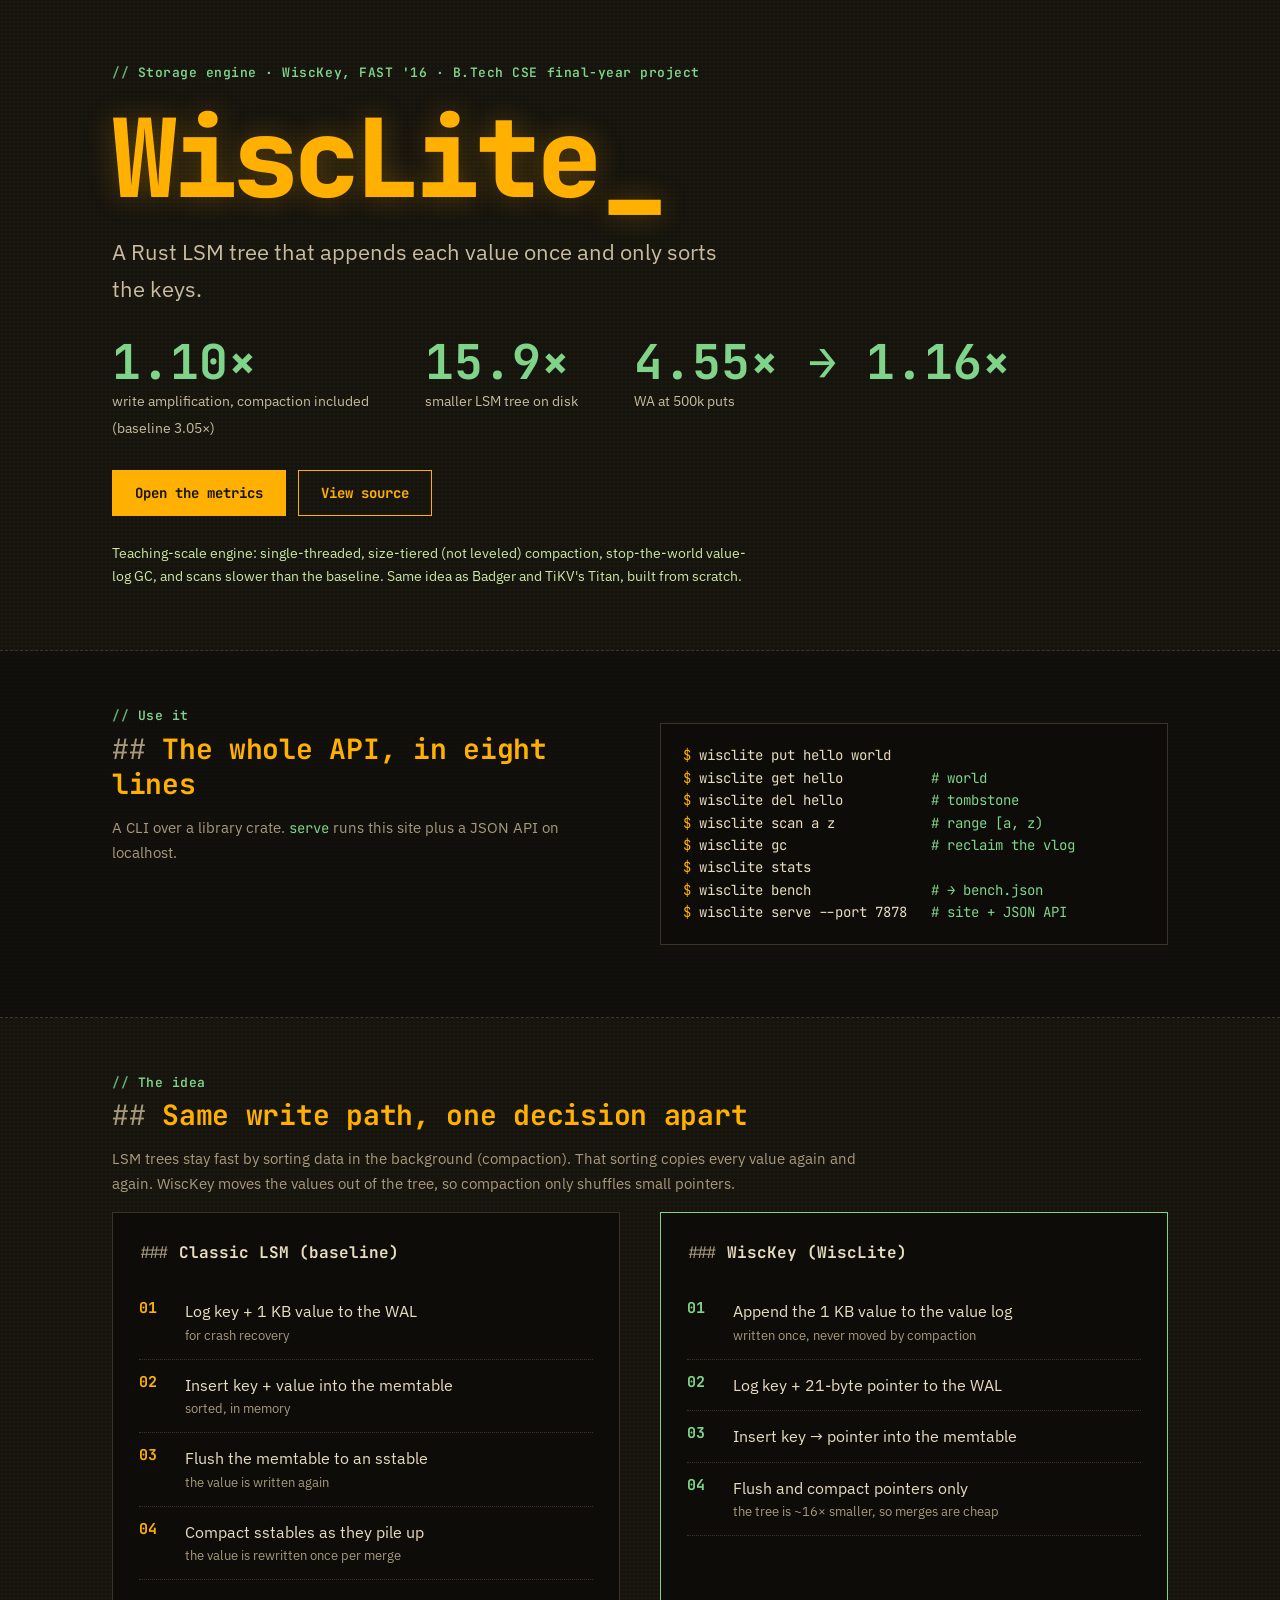
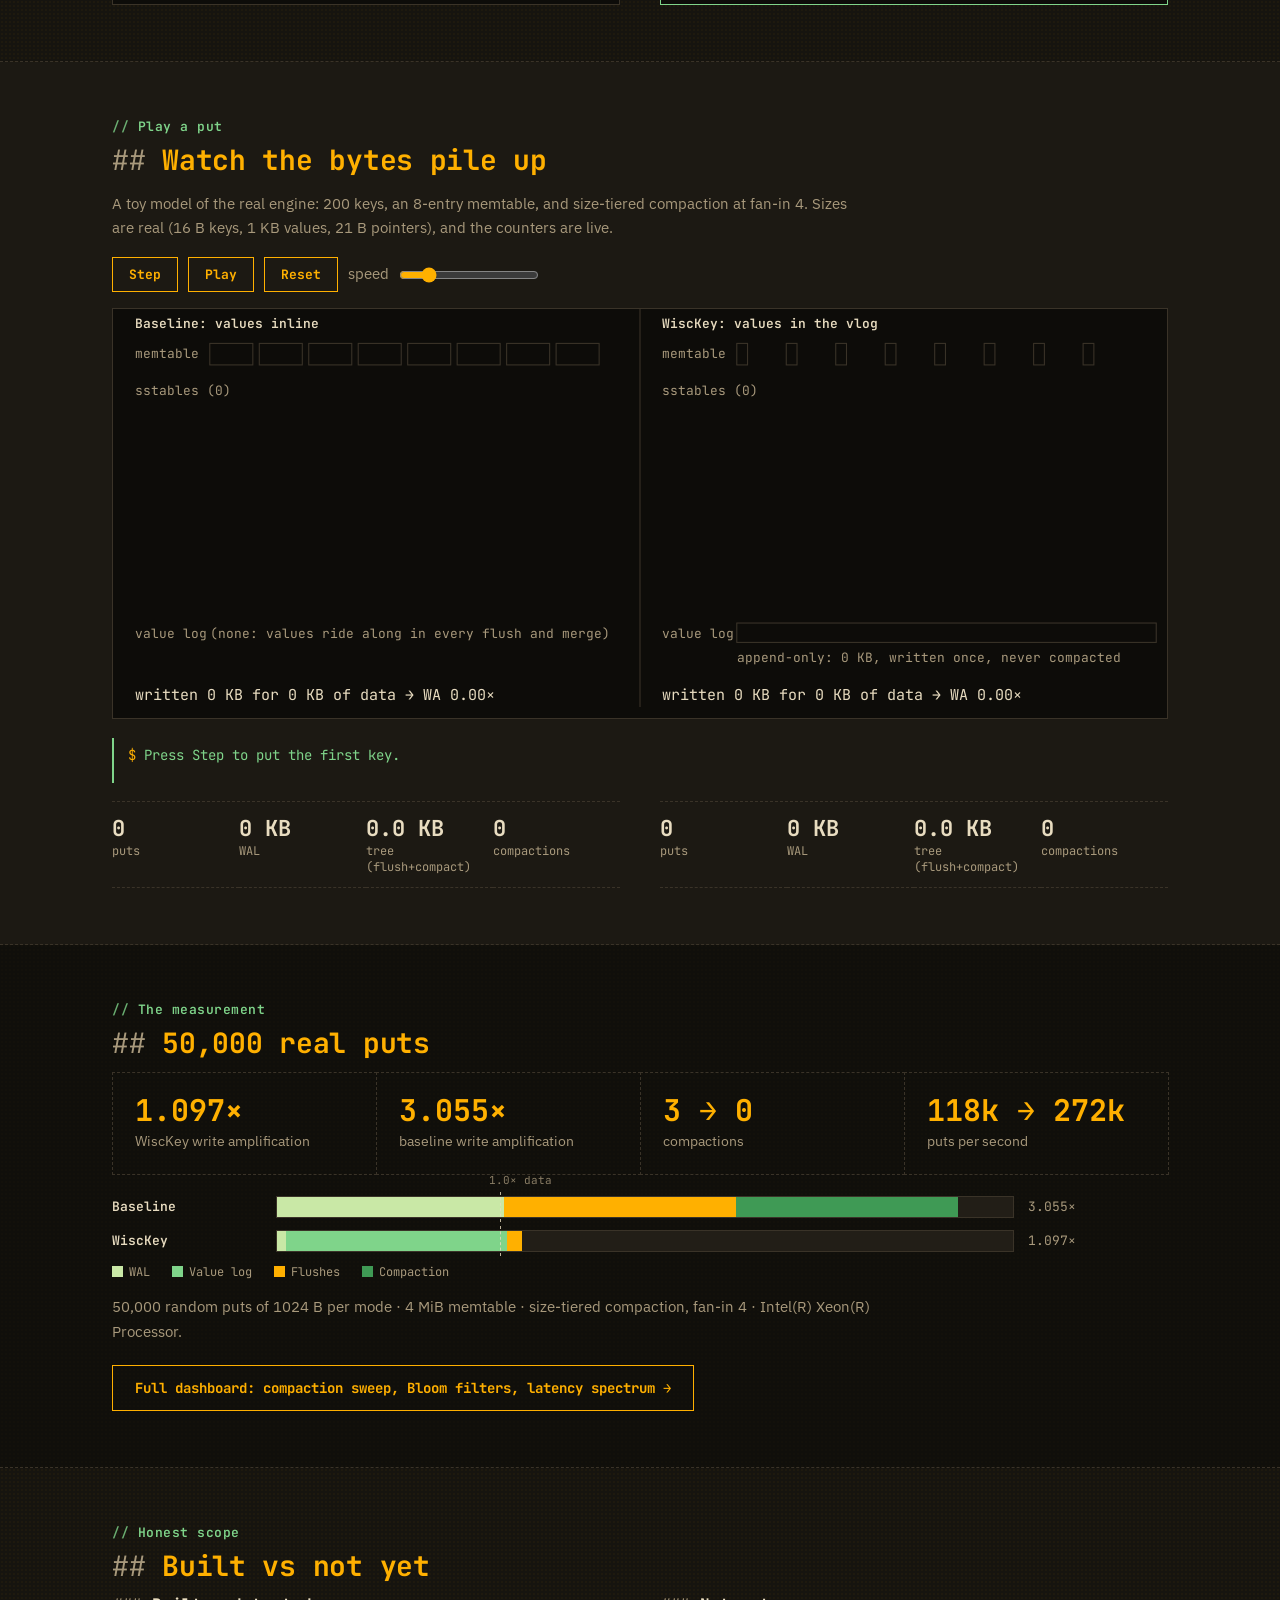
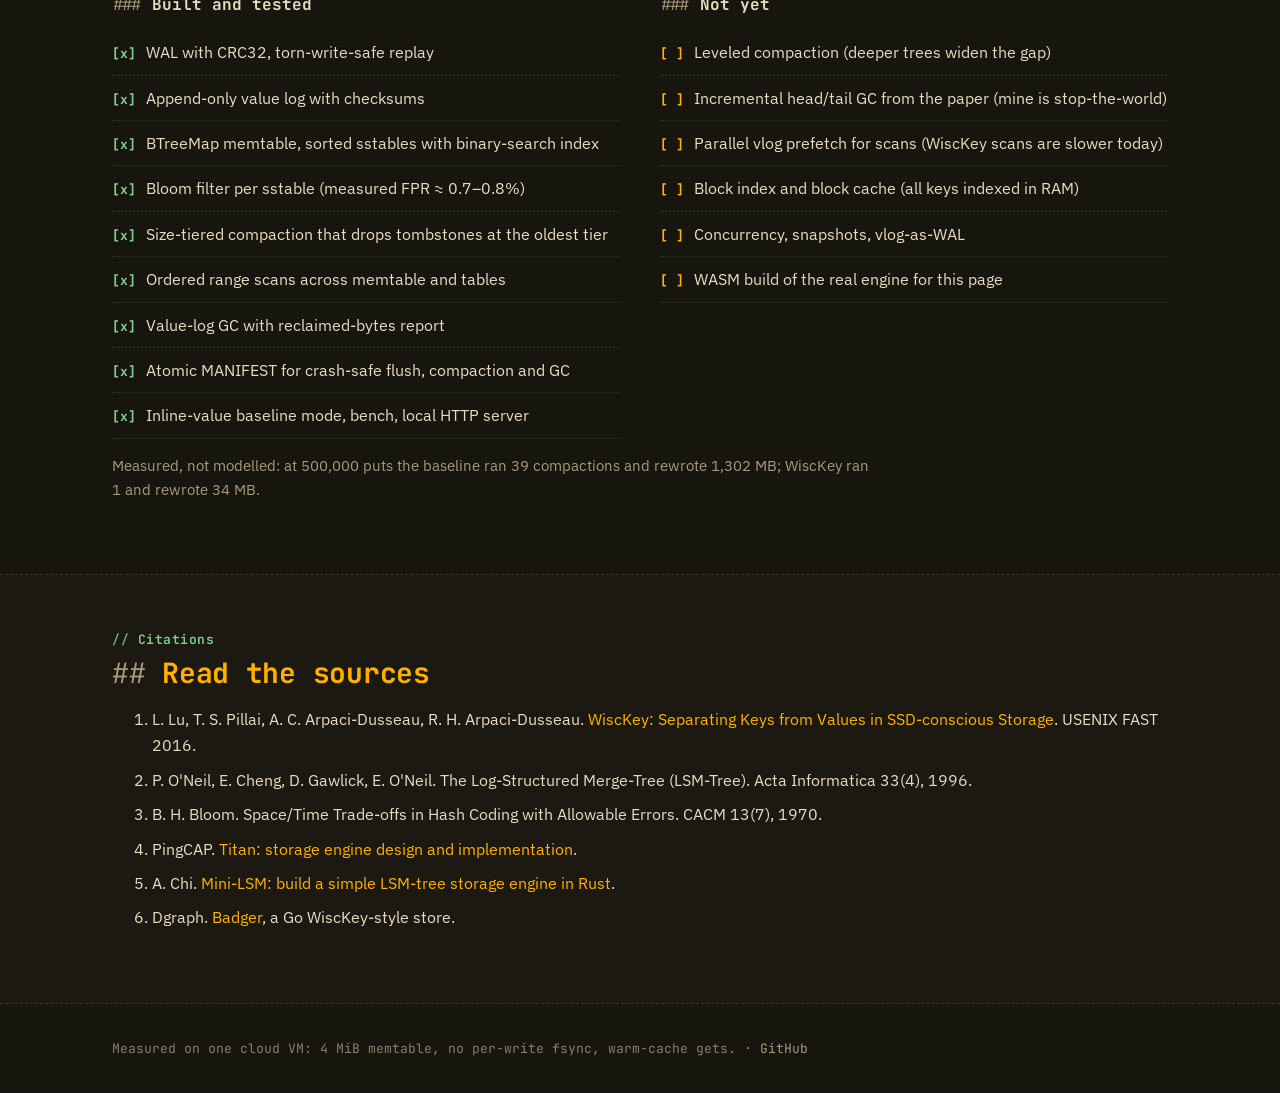
==== index.html @ cd74b2e0 "Cache-bust site.css/play.js after theme change" ====
<!doctype html>
<html lang="en"><head><meta charset="utf-8"><meta name="viewport" content="width=device-width,initial-scale=1">
<title>WiscLite: a Rust LSM that appends values once</title>
<meta name="description" content="WiscLite is a from-scratch Rust key-value store implementing WiscKey (FAST '16) key-value separation, with measured write amplification.">
<meta property="og:title" content="WiscLite"><meta property="og:description" content="A Rust LSM that appends values once, and only sorts the keys.">
<meta property="og:image" content="docs/metrics.png">
<link rel="preconnect" href="https://fonts.googleapis.com">
<link href="https://fonts.googleapis.com/css2?family=JetBrains+Mono:wght@400;600;700;800&family=IBM+Plex+Sans:wght@400;600&display=swap" rel="stylesheet">
<link rel="stylesheet" href="site.css?v=3">
<style>
.hero{padding:80px 0 64px}
.hero .sub{font-size:22px;color:var(--band-muted);max-width:640px;margin:18px 0 8px}
.heronums{display:flex;gap:56px;flex-wrap:wrap;margin:30px 0 24px}
.heronums b{display:block;font:700 48px/1.05 var(--font-display);color:var(--accent)}
.heronums span{font-size:14px;color:var(--band-muted)}
.hero .limits{font-size:14px;color:var(--accent-soft);margin-top:26px;max-width:640px}
.btn.ghost{color:var(--contrast)}
ol.path{list-style:none;padding:0;margin:20px 0 0;counter-reset:s}
ol.path li{counter-increment:s;padding:12px 0 12px 46px;border-bottom:1px dotted var(--rule);position:relative}
.cols>div:has(ol.path){border:1px solid var(--rule);background:var(--surface);padding:24px 26px}
.cols>div:has(ol.path:not(.base)){border-color:var(--accent)}
ol.path li::before{content:counter(s,decimal-leading-zero);position:absolute;left:0;top:12px;font:700 15px var(--font-display);color:var(--accent)}
ol.path.base li::before{color:var(--contrast)}
ol.path small{display:block;color:var(--muted)}
#sim svg text{font-family:var(--font-display);font-size:12px;fill:var(--muted)}
#sim .controls{display:flex;gap:10px;align-items:center;flex-wrap:wrap;margin:16px 0}
#sim button{font:700 13px var(--font-display);background:transparent;border:1px solid var(--contrast);color:var(--contrast);padding:8px 16px;cursor:pointer}
#sim button:hover{box-shadow:var(--glow)}
#sim-svg{background:var(--surface);border:1px solid var(--rule)}
#sim button.on{background:var(--contrast);color:var(--on-accent)}
#caption{min-height:3.2em;color:var(--accent);font:14px/1.6 var(--font-display);border-left:2px solid var(--accent);padding:6px 14px;margin:12px 0 0}
#caption::before{content:"$ ";color:var(--contrast)}
.counters{display:grid;grid-template-columns:repeat(4,1fr);border-top:1px dashed var(--rule)}
.counters div{padding:12px 10px 12px 0;border-bottom:1px dashed var(--rule);font:12px var(--font-display);color:var(--muted)}
.counters b{display:block;font:700 22px var(--font-display);color:var(--text)}
.strip{display:grid;grid-template-columns:1fr 1fr;gap:40px}
.strip ul{list-style:none;padding:0;margin:12px 0 0}
.strip li{padding:9px 0;border-bottom:1px dotted var(--rule)}
.strip li::before{content:"[x]";font-family:var(--font-display);font-size:13px;color:var(--accent);font-weight:700;margin-right:10px}
.strip .next li::before{content:"[ ]";color:var(--contrast)}
.cites li{margin:8px 0}
@media (max-width:760px){.strip{grid-template-columns:1fr}.counters{grid-template-columns:repeat(2,1fr)}}
</style></head><body>
<header class="band hero"><div class="wrap">
<div class="label">Storage engine · WiscKey, FAST '16 · B.Tech CSE final-year project</div>
<h1>Wisc<em>Lite</em></h1>
<p class="sub">A Rust LSM tree that appends each value once and only sorts the keys.</p>
<div class="heronums">
  <div><b id="h-wa">1.10×</b><span>write amplification, compaction included<br>(baseline <span id="h-wab">3.06×</span>)</span></div>
  <div><b id="h-tree">15.9×</b><span>smaller LSM tree on disk</span></div>
  <div><b id="h-big">4.55× → 1.16×</b><span>WA at 500k puts</span></div>
</div>
<a class="btn primary" href="metrics.html">Open the metrics</a><a class="btn ghost" href="https://github.com/Deepanshu16125/WiscLite">View source</a>
<p class="limits">Teaching-scale engine: single-threaded, size-tiered (not leveled) compaction, stop-the-world value-log GC, and scans slower than the baseline. Same idea as Badger and TiKV's Titan, built from scratch.</p>
</div></header>

<section class="surface"><div class="wrap cols">
<div><div class="label">Use it</div><h2>The whole API, in eight lines</h2>
<p class="note">A CLI over a library crate. <code>serve</code> runs this site plus a JSON API on localhost.</p></div>
<pre><span style="color:var(--contrast)">$</span> wisclite put hello world
<span style="color:var(--contrast)">$</span> wisclite get hello           <span style="color:var(--accent)"># world</span>
<span style="color:var(--contrast)">$</span> wisclite del hello           <span style="color:var(--accent)"># tombstone</span>
<span style="color:var(--contrast)">$</span> wisclite scan a z            <span style="color:var(--accent)"># range [a, z)</span>
<span style="color:var(--contrast)">$</span> wisclite gc                  <span style="color:var(--accent)"># reclaim the vlog</span>
<span style="color:var(--contrast)">$</span> wisclite stats
<span style="color:var(--contrast)">$</span> wisclite bench               <span style="color:var(--accent)"># → bench.json</span>
<span style="color:var(--contrast)">$</span> wisclite serve --port 7878   <span style="color:var(--accent)"># site + JSON API</span></pre>
</div></section>

<section><div class="wrap"><div class="label">The idea</div><h2>Same write path, one decision apart</h2>
<p class="note">LSM trees stay fast by sorting data in the background (compaction). That sorting copies every value again and again. WiscKey moves the values out of the tree, so compaction only shuffles small pointers.</p>
<div class="cols">
<div><h3>Classic LSM (baseline)</h3><ol class="path base">
<li>Log key + 1 KB value to the WAL<small>for crash recovery</small></li>
<li>Insert key + value into the memtable<small>sorted, in memory</small></li>
<li>Flush the memtable to an sstable<small>the value is written again</small></li>
<li>Compact sstables as they pile up<small>the value is rewritten once per merge</small></li></ol></div>
<div><h3>WiscKey (WiscLite)</h3><ol class="path">
<li>Append the 1 KB value to the value log<small>written once, never moved by compaction</small></li>
<li>Log key + 21-byte pointer to the WAL</li>
<li>Insert key → pointer into the memtable</li>
<li>Flush and compact pointers only<small>the tree is ~16× smaller, so merges are cheap</small></li></ol></div>
</div></div></section>

<section class="sand" id="sim"><div class="wrap"><div class="label">Play a put</div><h2>Watch the bytes pile up</h2>
<p class="note">A toy model of the real engine: 200 keys, an 8-entry memtable, and size-tiered compaction at fan-in 4. Sizes are real (16 B keys, 1 KB values, 21 B pointers), and the counters are live.</p>
<div class="controls"><button id="b-step">Step</button><button id="b-play">Play</button><button id="b-reset">Reset</button>
<label class="note" style="display:flex;gap:8px;align-items:center">speed <input type="range" id="b-speed" min="1" max="40" value="8" style="width:140px"></label></div>
<svg id="sim-svg" viewBox="0 0 980 380" width="100%" role="img" aria-label="Animated LSM write path, baseline vs WiscKey"></svg>
<div id="caption">Press Step to put the first key.</div>
<div class="cols" style="margin-top:18px">
<div class="counters" id="c-base"></div><div class="counters" id="c-wisc"></div></div>
</div></section>

<section class="surface"><div class="wrap"><div class="label">The measurement</div><h2>50,000 real puts</h2>
<div class="kpis" id="kpis"></div>
<div class="chart" id="wa"></div>
<div class="legend"><span><i style="background:var(--accent-soft)"></i>WAL</span><span><i style="background:var(--accent)"></i>Value log</span><span><i style="background:var(--contrast)"></i>Flushes</span><span><i style="background:var(--accent-deep)"></i>Compaction</span></div>
<p class="note" id="method"></p>
<a class="btn" href="metrics.html">Full dashboard: compaction sweep, Bloom filters, latency spectrum →</a></div></section>

<section><div class="wrap"><div class="label">Honest scope</div><h2>Built vs not yet</h2>
<div class="strip"><div><h3>Built and tested</h3><ul>
<li>WAL with CRC32, torn-write-safe replay</li>
<li>Append-only value log with checksums</li>
<li>BTreeMap memtable, sorted sstables with binary-search index</li>
<li>Bloom filter per sstable (measured FPR ≈ 0.7–0.8%)</li>
<li>Size-tiered compaction that drops tombstones at the oldest tier</li>
<li>Ordered range scans across memtable and tables</li>
<li>Value-log GC with reclaimed-bytes report</li>
<li>Atomic MANIFEST for crash-safe flush, compaction and GC</li>
<li>Inline-value baseline mode, bench, local HTTP server</li></ul></div>
<div class="next"><h3>Not yet</h3><ul>
<li>Leveled compaction (deeper trees widen the gap)</li>
<li>Incremental head/tail GC from the paper (mine is stop-the-world)</li>
<li>Parallel vlog prefetch for scans (WiscKey scans are slower today)</li>
<li>Block index and block cache (all keys indexed in RAM)</li>
<li>Concurrency, snapshots, vlog-as-WAL</li>
<li>WASM build of the real engine for this page</li></ul></div></div>
<p class="note" id="real-k"></p></div></section>

<section class="sand"><div class="wrap"><div class="label">Citations</div><h2>Read the sources</h2><ol class="cites">
<li>L. Lu, T. S. Pillai, A. C. Arpaci-Dusseau, R. H. Arpaci-Dusseau. <a href="https://www.usenix.org/system/files/conference/fast16/fast16-papers-lu.pdf">WiscKey: Separating Keys from Values in SSD-conscious Storage</a>. USENIX FAST 2016.</li>
<li>P. O'Neil, E. Cheng, D. Gawlick, E. O'Neil. The Log-Structured Merge-Tree (LSM-Tree). Acta Informatica 33(4), 1996.</li>
<li>B. H. Bloom. Space/Time Trade-offs in Hash Coding with Allowable Errors. CACM 13(7), 1970.</li>
<li>PingCAP. <a href="https://www.pingcap.com/blog/titan-storage-engine-design-and-implementation/">Titan: storage engine design and implementation</a>.</li>
<li>A. Chi. <a href="https://skyzh.github.io/mini-lsm/">Mini-LSM: build a simple LSM-tree storage engine in Rust</a>.</li>
<li>Dgraph. <a href="https://github.com/dgraph-io/badger">Badger</a>, a Go WiscKey-style store.</li></ol></div></section>
<footer><div class="wrap" id="foot">Measured on one cloud VM: 4 MiB memtable, no per-write fsync, warm-cache gets. · <a href="https://github.com/Deepanshu16125/WiscLite">GitHub</a></div></footer>
<script>const EMBEDDED = {
  "generated_at_unix": 1792598085,
  "machine": "Intel(R) Xeon(R) Processor",
  "memtable_bytes": 4194304,
  "compaction_fanin": 4,
  "results": [
    {
      "mode": "Baseline",
      "ops": 50000,
      "value_size": 1024,
      "put_secs": 0.423893442,
      "puts_per_sec": 117954.17207704761,
      "mb_per_sec": 123.02620147636065,
      "get_p50_us": 3.051,
      "get_p99_us": 10.443,
      "get_mean_us": 3.3835279000000025,
      "miss_get_p50_us": 0.212,
      "scan_us": 4384.848,
      "scan_rows": 3266,
      "disk_bytes": 54212637,
      "stats": {
        "logical_bytes": 52150000,
        "wal_bytes": 53000000,
        "vlog_bytes": 0,
        "sst_bytes": 54212880,
        "compaction_bytes": 52083120,
        "gc_bytes": 0,
        "physical_bytes": 159296000,
        "write_amplification": 3.05457334611697,
        "tree_amplification": 2.038274209012464,
        "flushes": 13,
        "compactions": 3,
        "tombstones_dropped": 0,
        "gc_runs": 0,
        "gc_reclaimed_bytes": 0,
        "bloom_negatives": 58772,
        "bloom_false_positives": 487,
        "bloom_fpr": 0.008218160954454176,
        "sstables": 4,
        "sstable_disk_bytes": 54212616,
        "vlog_disk_bytes": 0,
        "memtable_entries": 0
      },
      "gc": {
        "live_keys": 50000,
        "bytes_before": 54744925,
        "bytes_after": 54212529,
        "reclaimed_bytes": 532396
      },
      "gc_secs": 0.201592869,
      "get_spectrum": [
        [
          0.0,
          0.8350000000000001
        ],
        [
          50.0,
          3.051
        ],
        [
          75.0,
          3.738
        ],
        [
          90.0,
          4.655
        ],
        [
          95.0,
          5.632
        ],
        [
          99.0,
          10.443
        ],
        [
          99.5,
          11.770000000000001
        ],
        [
          99.9,
          20.68
        ],
        [
          99.99,
          60.795
        ],
        [
          100.0,
          69.833
        ]
      ],
      "get_histogram": [
        {
          "lo_us": 0.0,
          "hi_us": 0.5,
          "count": 0
        },
        {
          "lo_us": 0.5,
          "hi_us": 1.0,
          "count": 11
        },
        {
          "lo_us": 1.0,
          "hi_us": 2.0,
          "count": 619
        },
        {
          "lo_us": 2.0,
          "hi_us": 4.0,
          "count": 7492
        },
        {
          "lo_us": 4.0,
          "hi_us": 8.0,
          "count": 1678
        },
        {
          "lo_us": 8.0,
          "hi_us": 16.0,
          "count": 182
        },
        {
          "lo_us": 16.0,
          "hi_us": 32.0,
          "count": 14
        },
        {
          "lo_us": 32.0,
          "hi_us": 64.0,
          "count": 3
        },
        {
          "lo_us": 64.0,
          "hi_us": 128.0,
          "count": 1
        },
        {
          "lo_us": 128.0,
          "hi_us": 256.0,
          "count": 0
        }
      ]
    },
    {
      "mode": "WiscKey",
      "ops": 50000,
      "value_size": 1024,
      "put_secs": 0.183759702,
      "puts_per_sec": 272094.47694903205,
      "mb_per_sec": 283.7945394578404,
      "get_p50_us": 4.7589999999999995,
      "get_p99_us": 13.321,
      "get_mean_us": 5.184412500000003,
      "miss_get_p50_us": 0.077,
      "scan_us": 9486.241,
      "scan_rows": 3266,
      "disk_bytes": 55012540,
      "stats": {
        "logical_bytes": 52150000,
        "wal_bytes": 2200000,
        "vlog_bytes": 51600000,
        "sst_bytes": 3412529,
        "compaction_bytes": 0,
        "gc_bytes": 0,
        "physical_bytes": 57212529,
        "write_amplification": 1.0970762991371046,
        "tree_amplification": 0.06543679769894535,
        "flushes": 1,
        "compactions": 0,
        "tombstones_dropped": 0,
        "gc_runs": 0,
        "gc_reclaimed_bytes": 0,
        "bloom_negatives": 9933,
        "bloom_false_positives": 67,
        "bloom_fpr": 0.0067,
        "sstables": 1,
        "sstable_disk_bytes": 3412529,
        "vlog_disk_bytes": 51600000,
        "memtable_entries": 0
      },
      "gc": {
        "live_keys": 50000,
        "bytes_before": 68765683,
        "bytes_after": 55012529,
        "reclaimed_bytes": 13753154
      },
      "gc_secs": 0.237946098,
      "get_spectrum": [
        [
          0.0,
          1.423
        ],
        [
          50.0,
          4.7589999999999995
        ],
        [
          75.0,
          5.654000000000001
        ],
        [
          90.0,
          6.956
        ],
        [
          95.0,
          7.9750000000000005
        ],
        [
          99.0,
          13.321
        ],
        [
          99.5,
          16.512999999999998
        ],
        [
          99.9,
          32.118
        ],
        [
          99.99,
          79.44200000000001
        ],
        [
          100.0,
          81.696
        ]
      ],
      "get_histogram": [
        {
          "lo_us": 0.0,
          "hi_us": 0.5,
          "count": 0
        },
        {
          "lo_us": 0.5,
          "hi_us": 1.0,
          "count": 0
        },
        {
          "lo_us": 1.0,
          "hi_us": 2.0,
          "count": 30
        },
        {
          "lo_us": 2.0,
          "hi_us": 4.0,
          "count": 2083
        },
        {
          "lo_us": 4.0,
          "hi_us": 8.0,
          "count": 7398
        },
        {
          "lo_us": 8.0,
          "hi_us": 16.0,
          "count": 436
        },
        {
          "lo_us": 16.0,
          "hi_us": 32.0,
          "count": 42
        },
        {
          "lo_us": 32.0,
          "hi_us": 64.0,
          "count": 9
        },
        {
          "lo_us": 64.0,
          "hi_us": 128.0,
          "count": 2
        },
        {
          "lo_us": 128.0,
          "hi_us": 256.0,
          "count": 0
        }
      ]
    }
  ],
  "sweep": [
    {
      "ops": 10000,
      "mode": "Baseline",
      "write_amplification": 2.0558569511025886,
      "tree_amplification": 1.0395578139980826,
      "physical_bytes": 21442588,
      "logical_bytes": 10430000,
      "compaction_bytes": 0,
      "compactions": 0,
      "flushes": 3,
      "sstables": 3,
      "puts_per_sec": 215942.78829042456
    },
    {
      "ops": 10000,
      "mode": "WiscKey",
      "write_amplification": 1.097078523489933,
      "tree_amplification": 0.06543902205177372,
      "physical_bytes": 11442529,
      "logical_bytes": 10430000,
      "compaction_bytes": 0,
      "compactions": 0,
      "flushes": 1,
      "sstables": 1,
      "puts_per_sec": 235379.02578457183
    },
    {
      "ops": 25000,
      "mode": "Baseline",
      "write_amplification": 2.7216680728667306,
      "tree_amplification": 1.7053689357622244,
      "physical_bytes": 70967495,
      "logical_bytes": 26075000,
      "compaction_bytes": 17361040,
      "compactions": 1,
      "flushes": 7,
      "sstables": 4,
      "puts_per_sec": 146787.12746410523
    },
    {
      "ops": 25000,
      "mode": "WiscKey",
      "write_amplification": 1.0970768552253116,
      "tree_amplification": 0.06543735378715244,
      "physical_bytes": 28606279,
      "logical_bytes": 26075000,
      "compaction_bytes": 0,
      "compactions": 0,
      "flushes": 1,
      "sstables": 1,
      "puts_per_sec": 276600.7922333507
    },
    {
      "ops": 50000,
      "mode": "Baseline",
      "write_amplification": 3.05457334611697,
      "tree_amplification": 2.038274209012464,
      "physical_bytes": 159296000,
      "logical_bytes": 52150000,
      "compaction_bytes": 52083120,
      "compactions": 3,
      "flushes": 13,
      "sstables": 4,
      "puts_per_sec": 151366.0087519887
    },
    {
      "ops": 50000,
      "mode": "WiscKey",
      "write_amplification": 1.0970762991371046,
      "tree_amplification": 0.06543679769894535,
      "physical_bytes": 57212529,
      "logical_bytes": 52150000,
      "compaction_bytes": 0,
      "compactions": 0,
      "flushes": 1,
      "sstables": 1,
      "puts_per_sec": 275360.4283515635
    },
    {
      "ops": 100000,
      "mode": "Baseline",
      "write_amplification": 3.7203839309683606,
      "tree_amplification": 2.704084793863854,
      "physical_bytes": 388036044,
      "logical_bytes": 104300000,
      "compaction_bytes": 173610313,
      "compactions": 7,
      "flushes": 25,
      "sstables": 4,
      "puts_per_sec": 123100.7590200764
    },
    {
      "ops": 100000,
      "mode": "WiscKey",
      "write_amplification": 1.097076021093001,
      "tree_amplification": 0.0654365196548418,
      "physical_bytes": 114425029,
      "logical_bytes": 104300000,
      "compaction_bytes": 0,
      "compactions": 0,
      "flushes": 1,
      "sstables": 1,
      "puts_per_sec": 292164.3581816062
    },
    {
      "ops": 200000,
      "mode": "Baseline",
      "write_amplification": 4.053289367209971,
      "tree_amplification": 3.036990230105465,
      "physical_bytes": 845516162,
      "logical_bytes": 208600000,
      "compaction_bytes": 416664699,
      "compactions": 15,
      "flushes": 50,
      "sstables": 5,
      "puts_per_sec": 102782.46507074239
    },
    {
      "ops": 200000,
      "mode": "WiscKey",
      "write_amplification": 1.097076021093001,
      "tree_amplification": 0.0654365196548418,
      "physical_bytes": 228850058,
      "logical_bytes": 208600000,
      "compaction_bytes": 0,
      "compactions": 0,
      "flushes": 2,
      "sstables": 2,
      "puts_per_sec": 277789.4611395309
    },
    {
      "ops": 350000,
      "mode": "Baseline",
      "write_amplification": 4.8074915271880565,
      "tree_amplification": 3.79119239008355,
      "physical_bytes": 1754974782,
      "logical_bytes": 365050000,
      "compaction_bytes": 1004484708,
      "compactions": 28,
      "flushes": 88,
      "sstables": 4,
      "puts_per_sec": 82021.35496936817
    },
    {
      "ops": 350000,
      "mode": "WiscKey",
      "write_amplification": 1.0970759813724147,
      "tree_amplification": 0.06543647993425558,
      "physical_bytes": 400487587,
      "logical_bytes": 365050000,
      "compaction_bytes": 0,
      "compactions": 0,
      "flushes": 3,
      "sstables": 3,
      "puts_per_sec": 273331.6386563484
    },
    {
      "ops": 500000,
      "mode": "Baseline",
      "write_amplification": 4.552647386385427,
      "tree_amplification": 3.5363482492809206,
      "physical_bytes": 2374205612,
      "logical_bytes": 521500000,
      "compaction_bytes": 1302076956,
      "compactions": 39,
      "flushes": 125,
      "sstables": 8,
      "puts_per_sec": 92602.1289999166
    },
    {
      "ops": 500000,
      "mode": "WiscKey",
      "write_amplification": 1.1625122627037392,
      "tree_amplification": 0.13087276126558006,
      "physical_bytes": 606250145,
      "logical_bytes": 521500000,
      "compaction_bytes": 34125029,
      "compactions": 1,
      "flushes": 4,
      "sstables": 1,
      "puts_per_sec": 240213.83870512326
    }
  ]
};
</script>
<script src="play.js?v=3"></script>
</body></html>
---- site.css ----
/* WiscLite shared styles: "Terminal / craftsman" theme.
   DESIGN TOKENS: palette + fonts live ONLY in this :root block. Swap them here
   (and the Google Fonts <link> in each page) to re-theme index.html and metrics.html. */
:root{
  --bg:#16140f; --surface:#0d0c09; --sand:#1c1913;          /* charcoal, terminal black, alt band */
  --text:#e8dcc0; --muted:#a8997c; --rule:#3a3328;           /* phosphor paper, dim, dashed rules */
  --band:#16140f; --band-text:#e8dcc0; --band-muted:#c9bc9e; --band-accent:#ffb000;
  --accent:#7fd48a; --accent-deep:#3f9a55; --accent-soft:#c9e8a6; /* green phosphor: WiscKey series */
  --contrast:#ffb000;                                          /* amber: baseline series, links, heads */
  --on-accent:#16140f;
  --glow:0 0 28px rgba(255,176,0,.28);
  --font-display:"JetBrains Mono",ui-monospace,SFMono-Regular,Menlo,monospace;
  --font-body:"IBM Plex Sans",system-ui,sans-serif;
  --maxw:1120px;
}
*{box-sizing:border-box}
html{scroll-behavior:smooth}
body{margin:0;background:var(--bg);color:var(--text);font:16px/1.65 var(--font-body);-webkit-font-smoothing:antialiased;
  background-image:radial-gradient(rgba(255,176,0,.035) 1px,transparent 1px);background-size:4px 4px}
.wrap{max-width:var(--maxw);margin:0 auto;padding:0 32px}
header.band{background:transparent;color:var(--band-text);padding:64px 0 48px;border-bottom:1px dashed var(--rule)}
header.band p{color:var(--band-muted);max-width:700px}
.label{font:600 13px/1.4 var(--font-display);letter-spacing:.04em;color:var(--accent)}
.label::before{content:"// ";opacity:.8}
h1,h2,h3{font-family:var(--font-display);font-weight:700;margin:.2em 0;color:var(--contrast)}
h1{font-size:clamp(52px,8.5vw,112px);line-height:1;font-weight:800;letter-spacing:-.04em;text-shadow:var(--glow)}
h1 em{font-style:normal;color:inherit}
h1::after{content:"_";animation:blink 1s steps(1) infinite;margin-left:.04em}
@keyframes blink{50%{opacity:0}}
h2{font-size:clamp(22px,2.6vw,28px);line-height:1.25;letter-spacing:-.01em}
h2::before{content:"## ";color:var(--muted);font-weight:400}
h3{font-size:16px;color:var(--text)}
h3::before{content:"### ";color:var(--muted);font-weight:400}
section{padding:56px 0;border-bottom:1px dashed var(--rule)}
section.sand{background:var(--sand)}section.surface{background:rgba(13,12,9,.6)}
a{color:var(--contrast);text-decoration:none;border-bottom:1px dashed transparent;transition:border-color .2s}
a:hover{border-color:var(--contrast)}
header.band a{color:var(--band-accent)}
code,pre{font:14px/1.6 var(--font-display)}
code{color:var(--accent)}
pre{background:var(--surface);border:1px solid var(--rule);padding:20px 22px;overflow:auto;margin:16px 0;color:var(--text)}
.note{color:var(--muted);font-size:15px;max-width:760px}
.kpis{display:grid;grid-template-columns:repeat(auto-fit,minmax(220px,1fr));gap:0;margin-top:12px}
.kpi{padding:20px 22px;border:1px dashed var(--rule);margin:0 -1px -1px 0}
.kpi b{display:block;font:700 30px/1.15 var(--font-display);color:var(--contrast)}
.kpi span{color:var(--muted);font-size:14px}
.chart{margin:22px 0 6px}
.row{display:grid;grid-template-columns:150px 1fr 140px;align-items:center;gap:14px;margin:12px 0}
.row .name{font:600 13px var(--font-display)}.row .val{font:13px var(--font-display);font-variant-numeric:tabular-nums;color:var(--muted)}
.bar{position:relative;height:22px;display:flex;background:#221e17;border:1px solid var(--rule)}
.bar i{display:block;height:100%;transition:width .6s ease}
.bar .tick{position:absolute;top:-5px;bottom:-5px;width:0;border-left:1.5px dashed var(--text);opacity:.8}
.bar .tick span{position:absolute;top:-19px;left:-12px;font:11px var(--font-display);color:var(--muted);white-space:nowrap}
.bar .mean{position:absolute;top:-4px;bottom:-4px;width:2px;background:var(--text)}
.legend{display:flex;flex-wrap:wrap;gap:22px;font:12px var(--font-display);color:var(--muted);margin-top:10px}
.legend i{display:inline-block;width:11px;height:11px;margin-right:6px;vertical-align:-1px}
table{width:100%;border-collapse:collapse;font:14px var(--font-display);font-variant-numeric:tabular-nums}
th,td{text-align:left;padding:9px 8px;border-bottom:1px dotted var(--rule)}
th{font-weight:600;color:var(--accent);font-size:12px;text-transform:uppercase;letter-spacing:.08em}
td:first-child{color:var(--muted)}
.btn{display:inline-block;padding:13px 22px;border:1px solid var(--contrast);color:var(--contrast);font:700 14px var(--font-display);margin:6px 12px 0 0}
.btn.primary{background:var(--contrast);color:var(--on-accent)}
.btn:hover{border-bottom:1px solid var(--contrast);box-shadow:var(--glow)}
input[type=range]{accent-color:var(--contrast);width:100%}
.cols{display:grid;grid-template-columns:1fr 1fr;gap:40px}
@media (max-width:760px){.cols{grid-template-columns:1fr}.row{grid-template-columns:96px 1fr 96px}}
footer{padding:36px 0;color:#8a7d64;font:13px var(--font-display)}
footer a{color:var(--muted)}
:focus-visible{outline:2px solid var(--accent);outline-offset:2px}
@media (prefers-reduced-motion:reduce){
  h1{text-shadow:none}
  h1::after{animation:none}
  .bar i{transition:none}
  html{scroll-behavior:auto}
  .btn:hover{box-shadow:none}
}
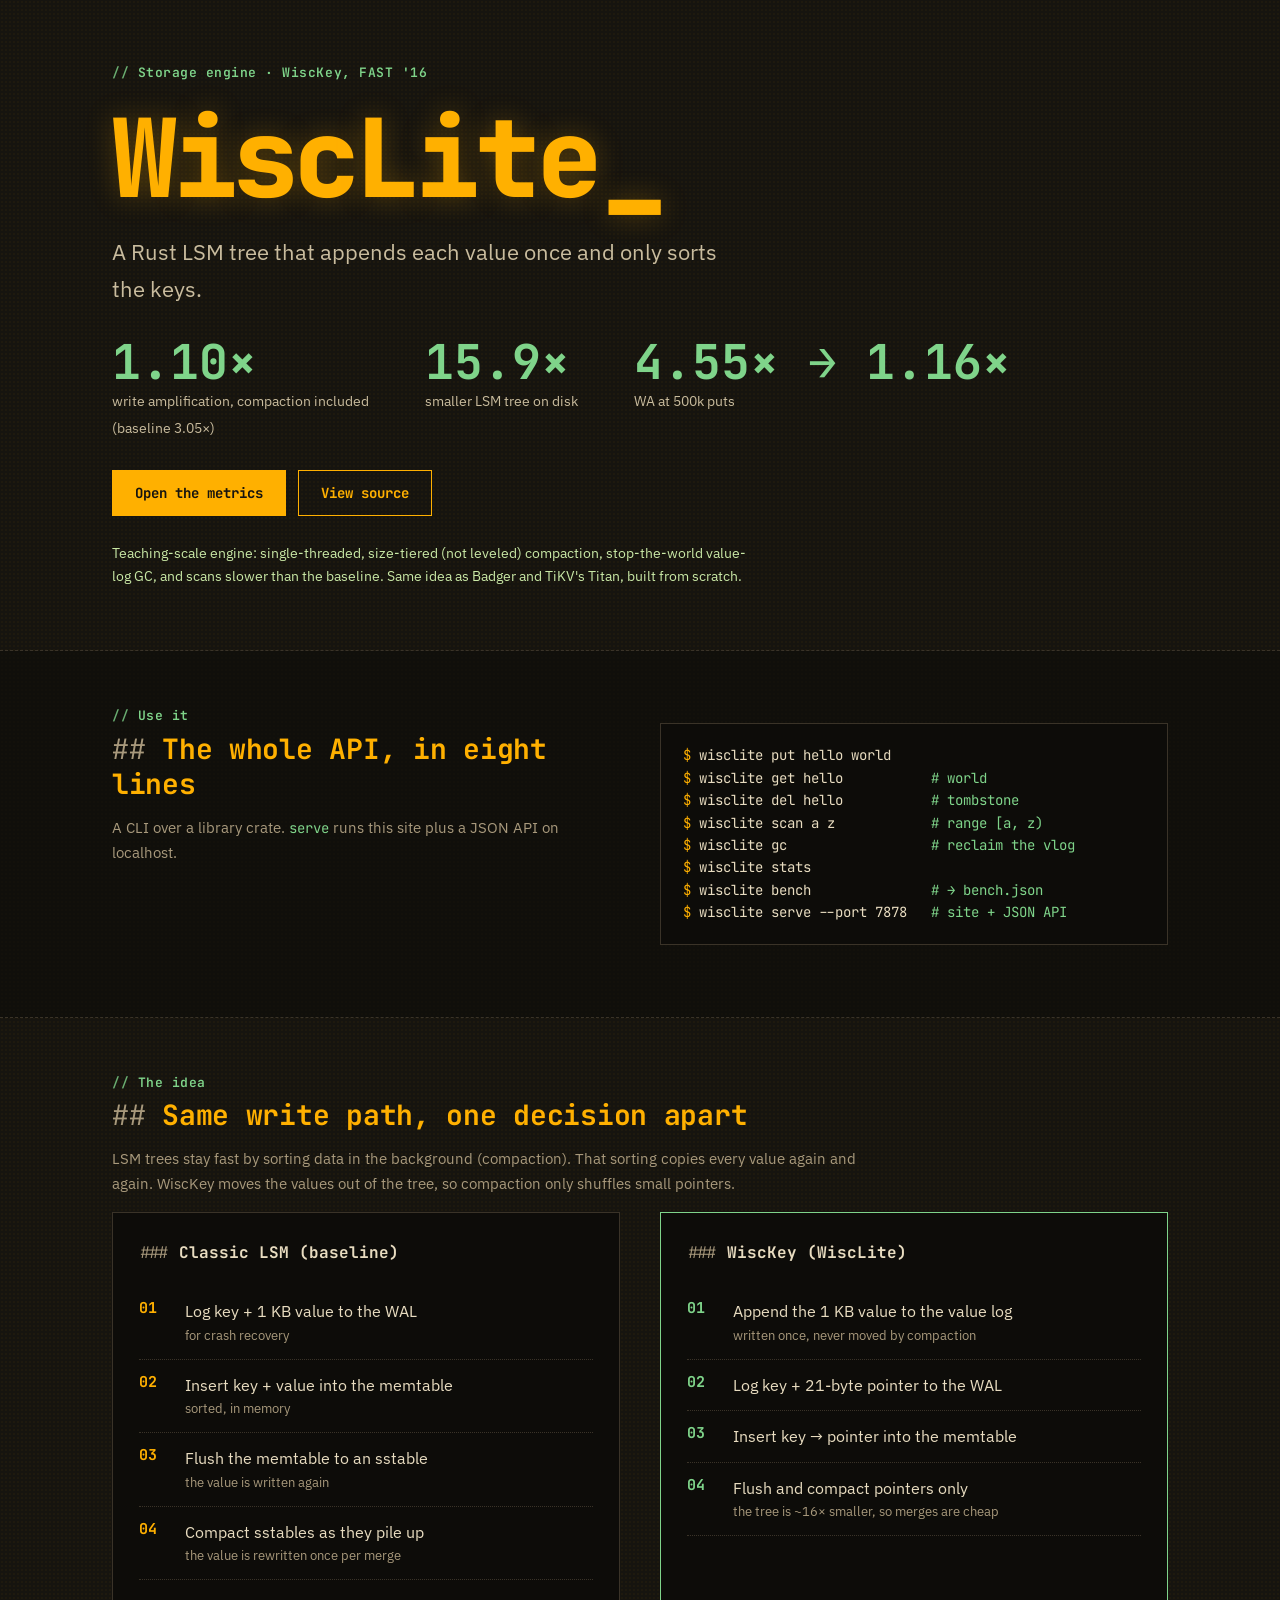
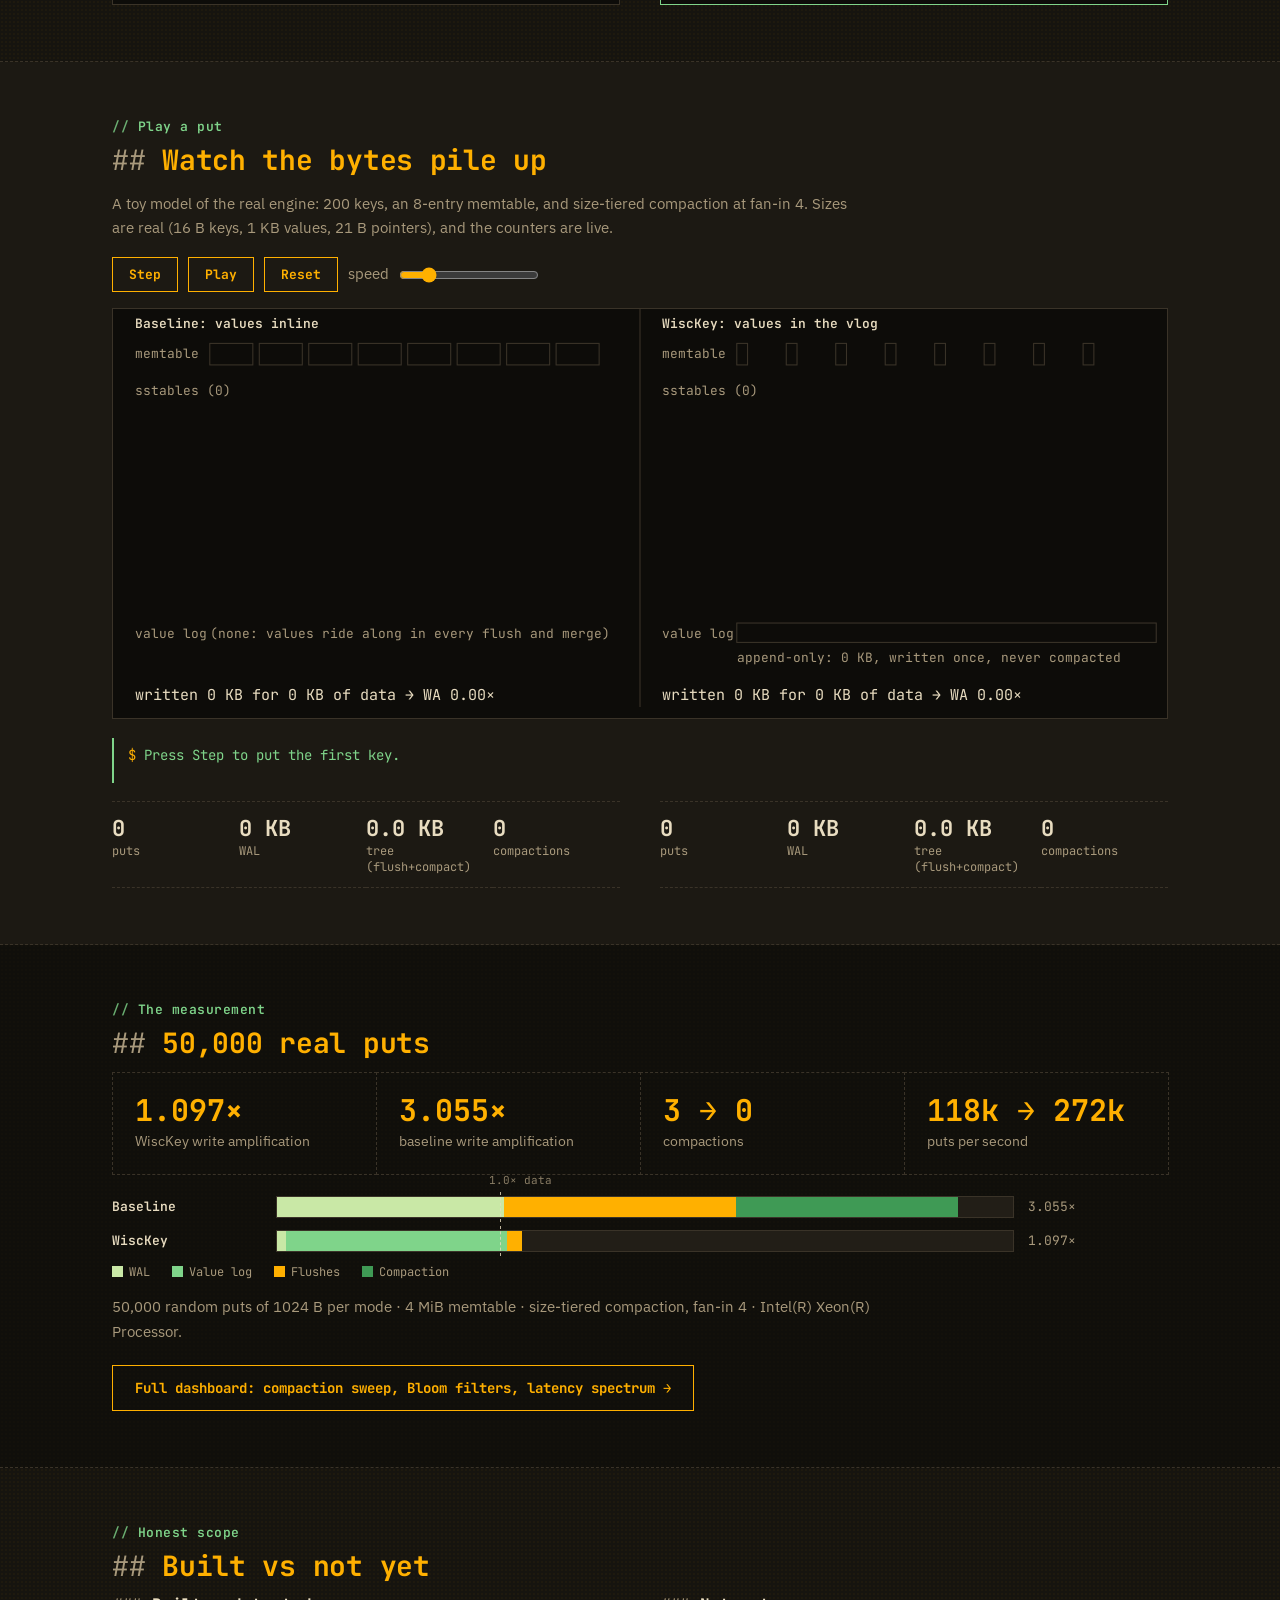
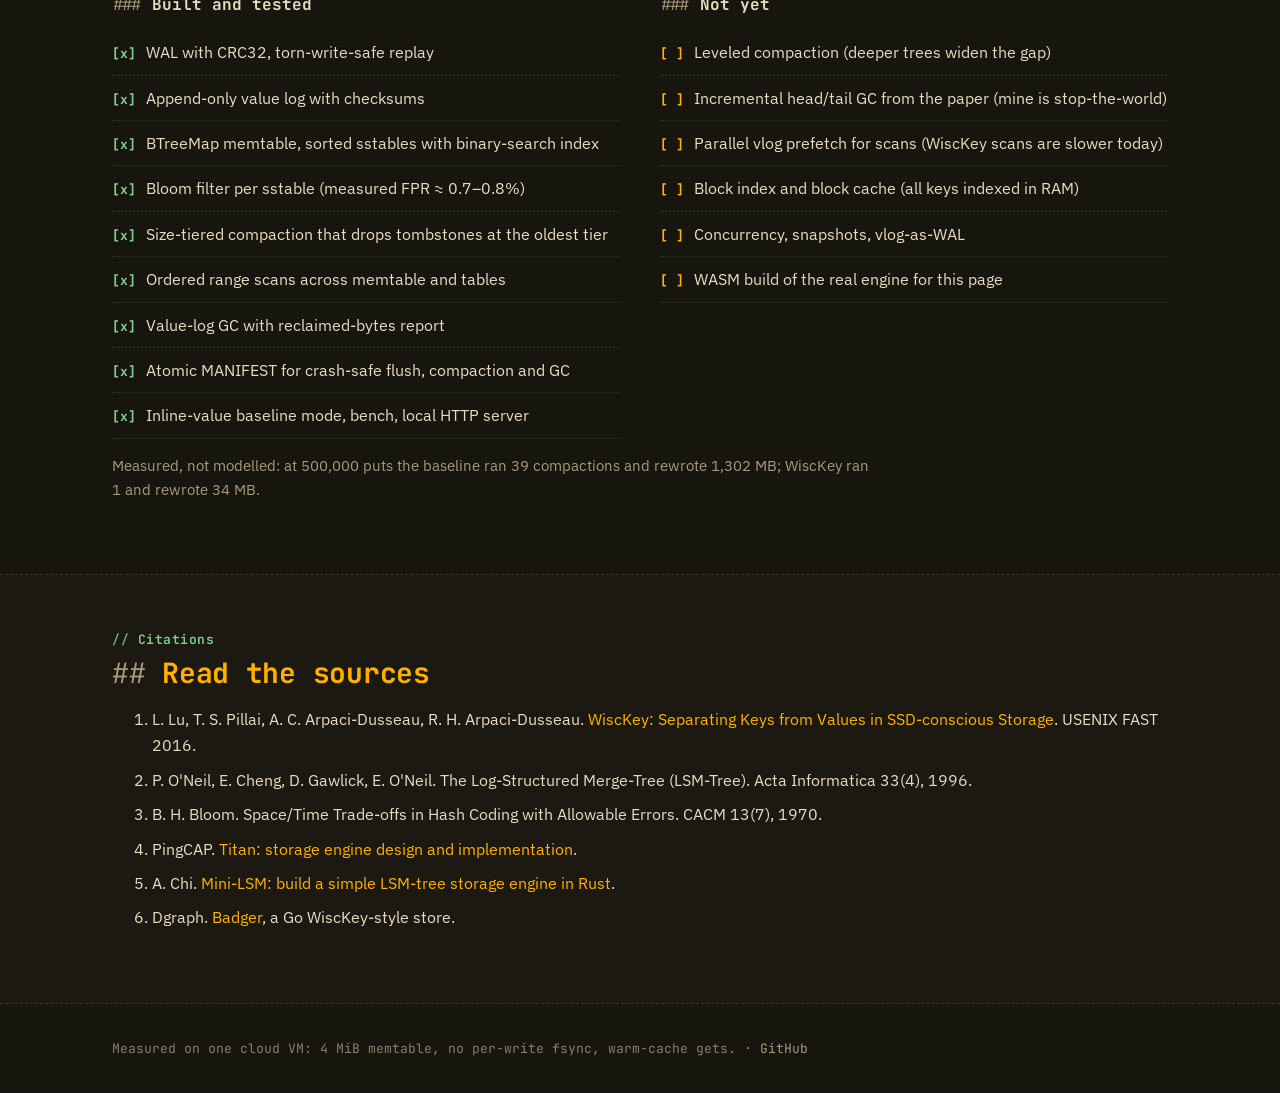
==== commit 2a2ad627: "Remove academic labels" ====
--- a/index.html
+++ b/index.html
@@ -42,7 +42,7 @@
 @media (max-width:760px){.strip{grid-template-columns:1fr}.counters{grid-template-columns:repeat(2,1fr)}}
 </style></head><body>
 <header class="band hero"><div class="wrap">
-<div class="label">Storage engine · WiscKey, FAST '16 · B.Tech CSE final-year project</div>
+<div class="label">Storage engine · WiscKey, FAST '16</div>
 <h1>Wisc<em>Lite</em></h1>
 <p class="sub">A Rust LSM tree that appends each value once and only sorts the keys.</p>
 <div class="heronums">
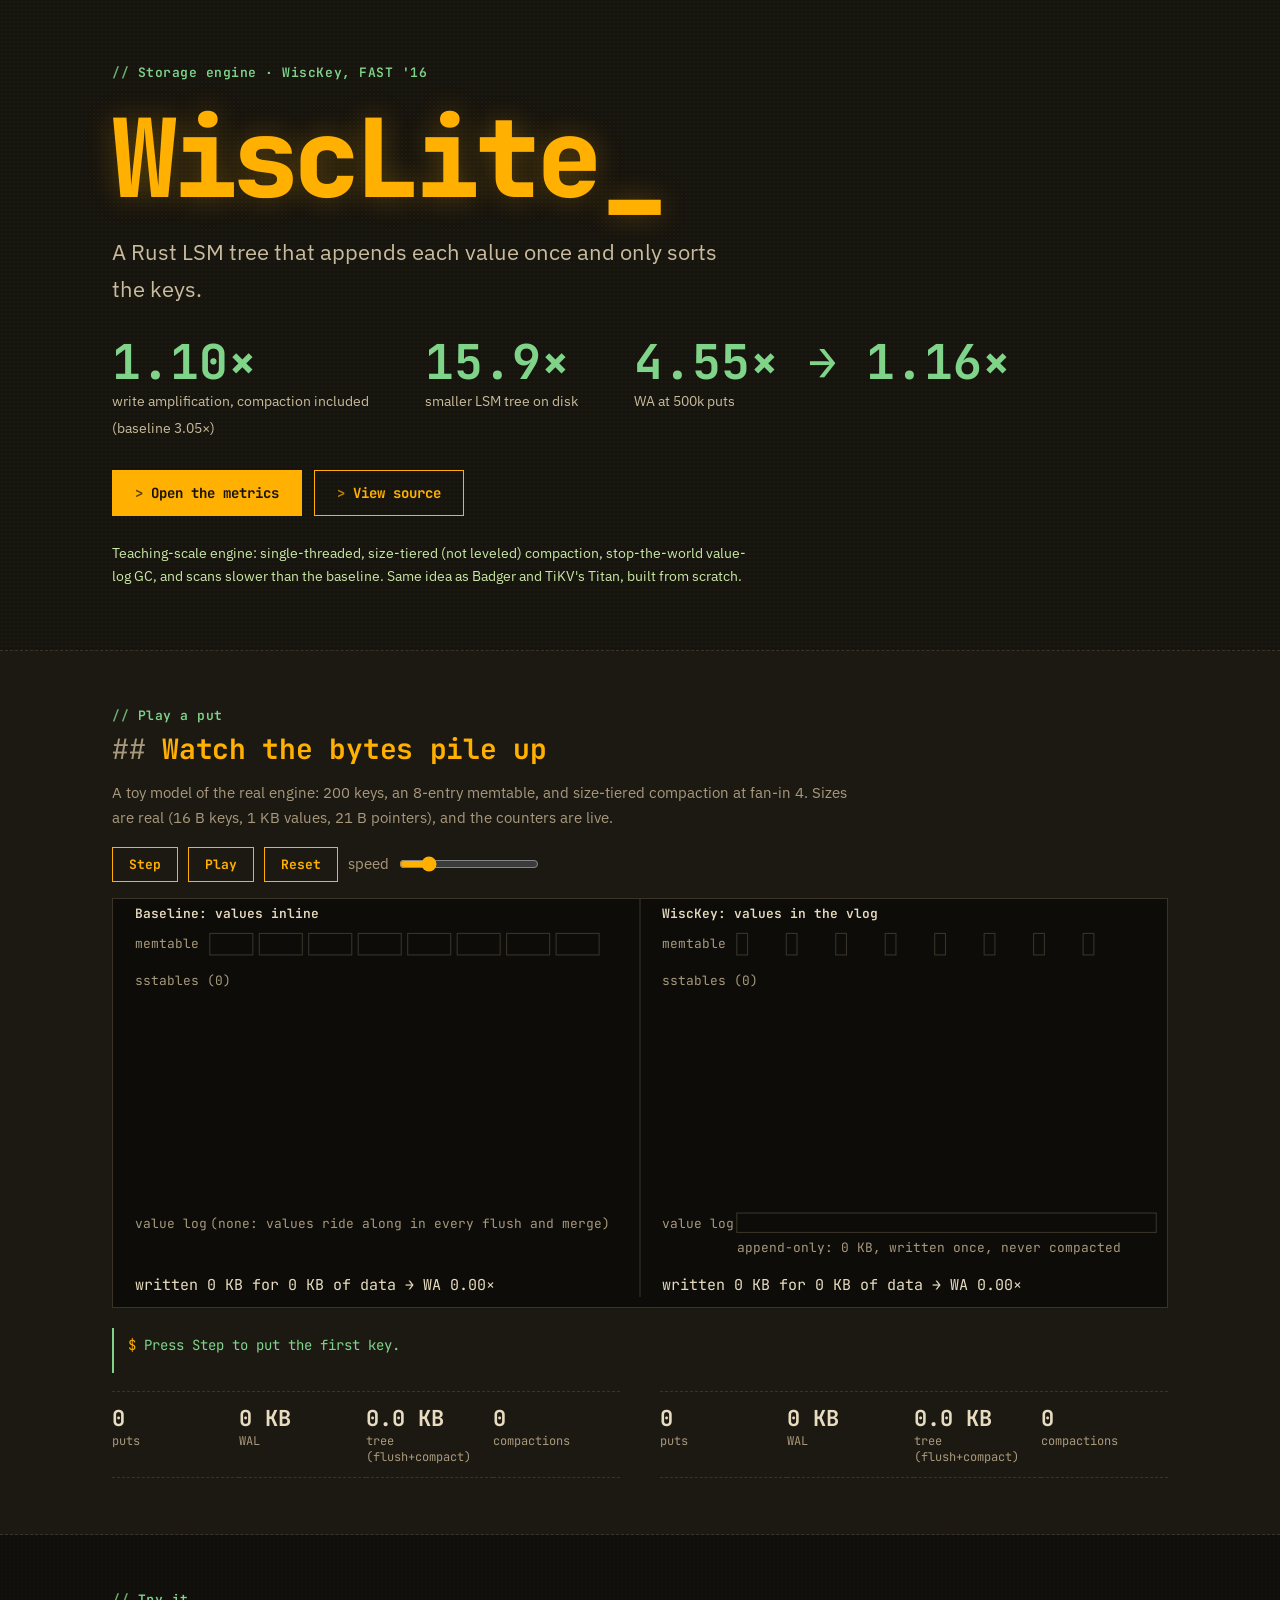
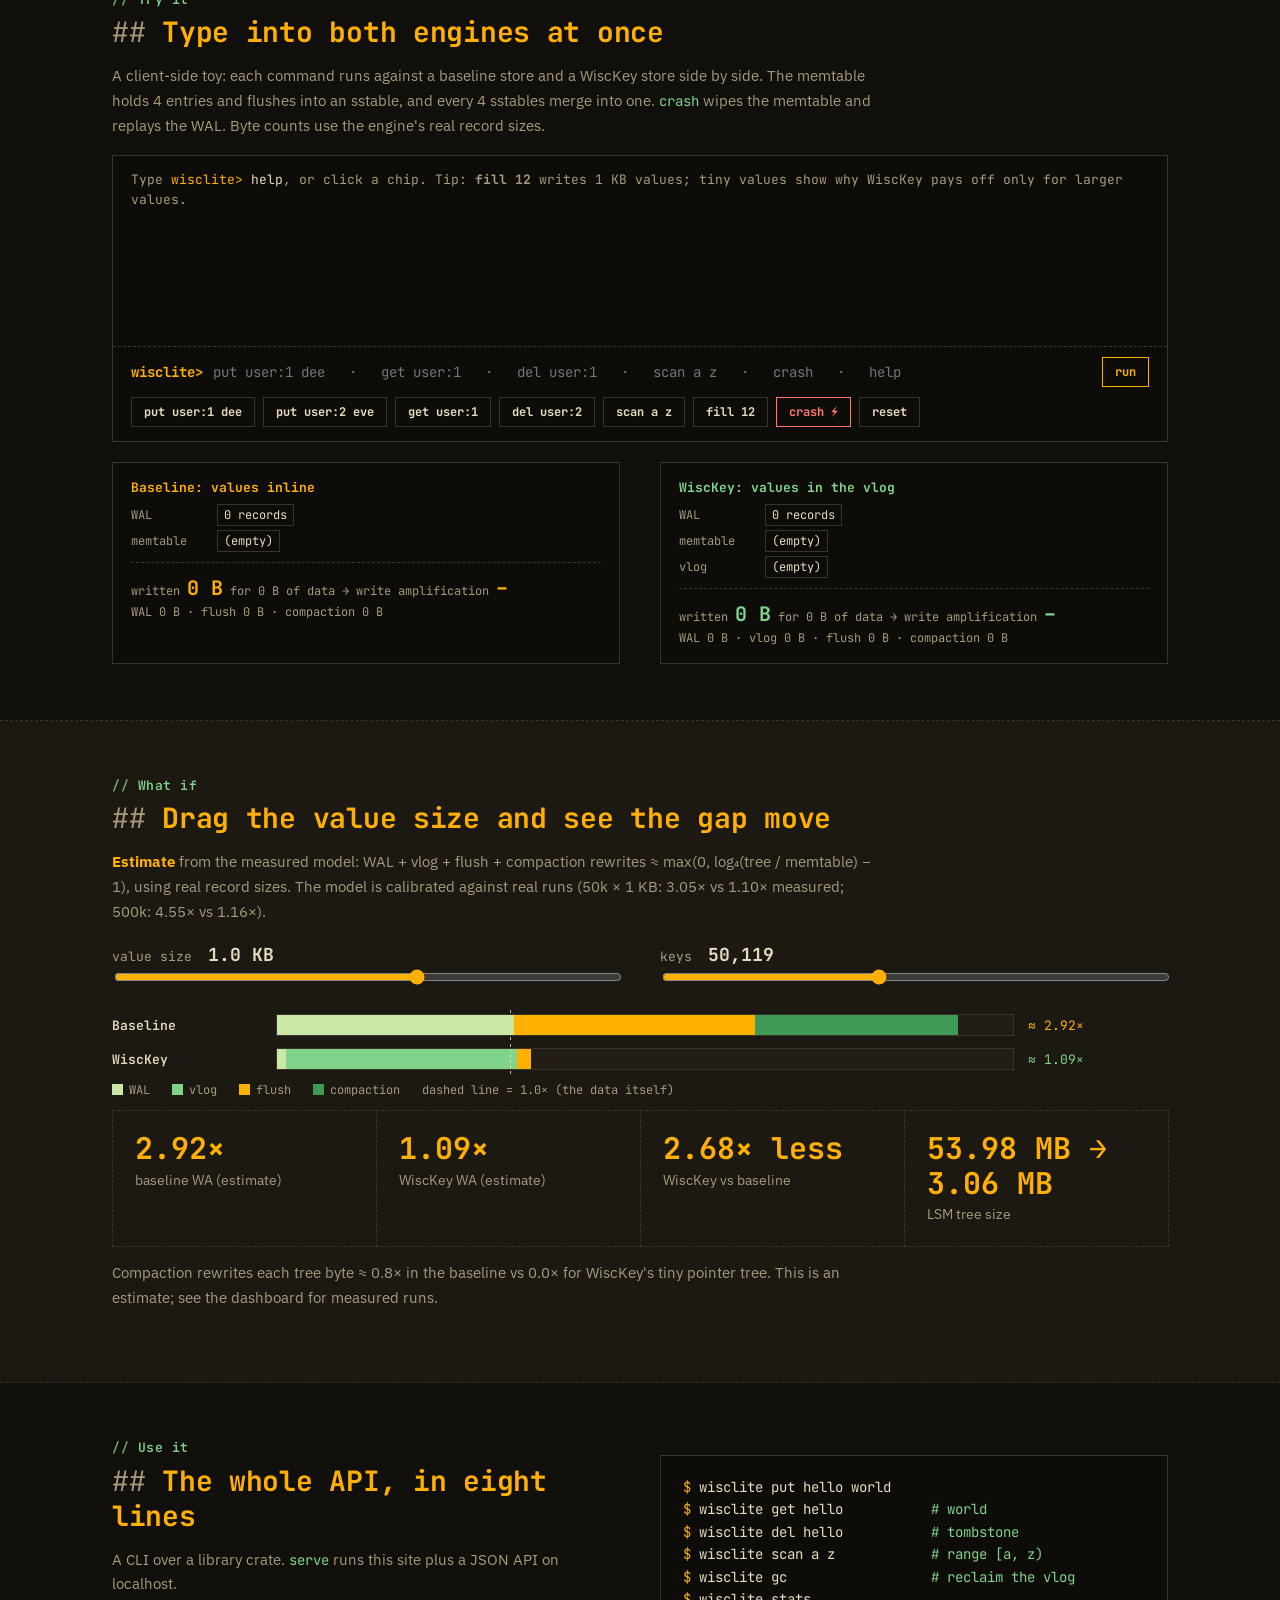
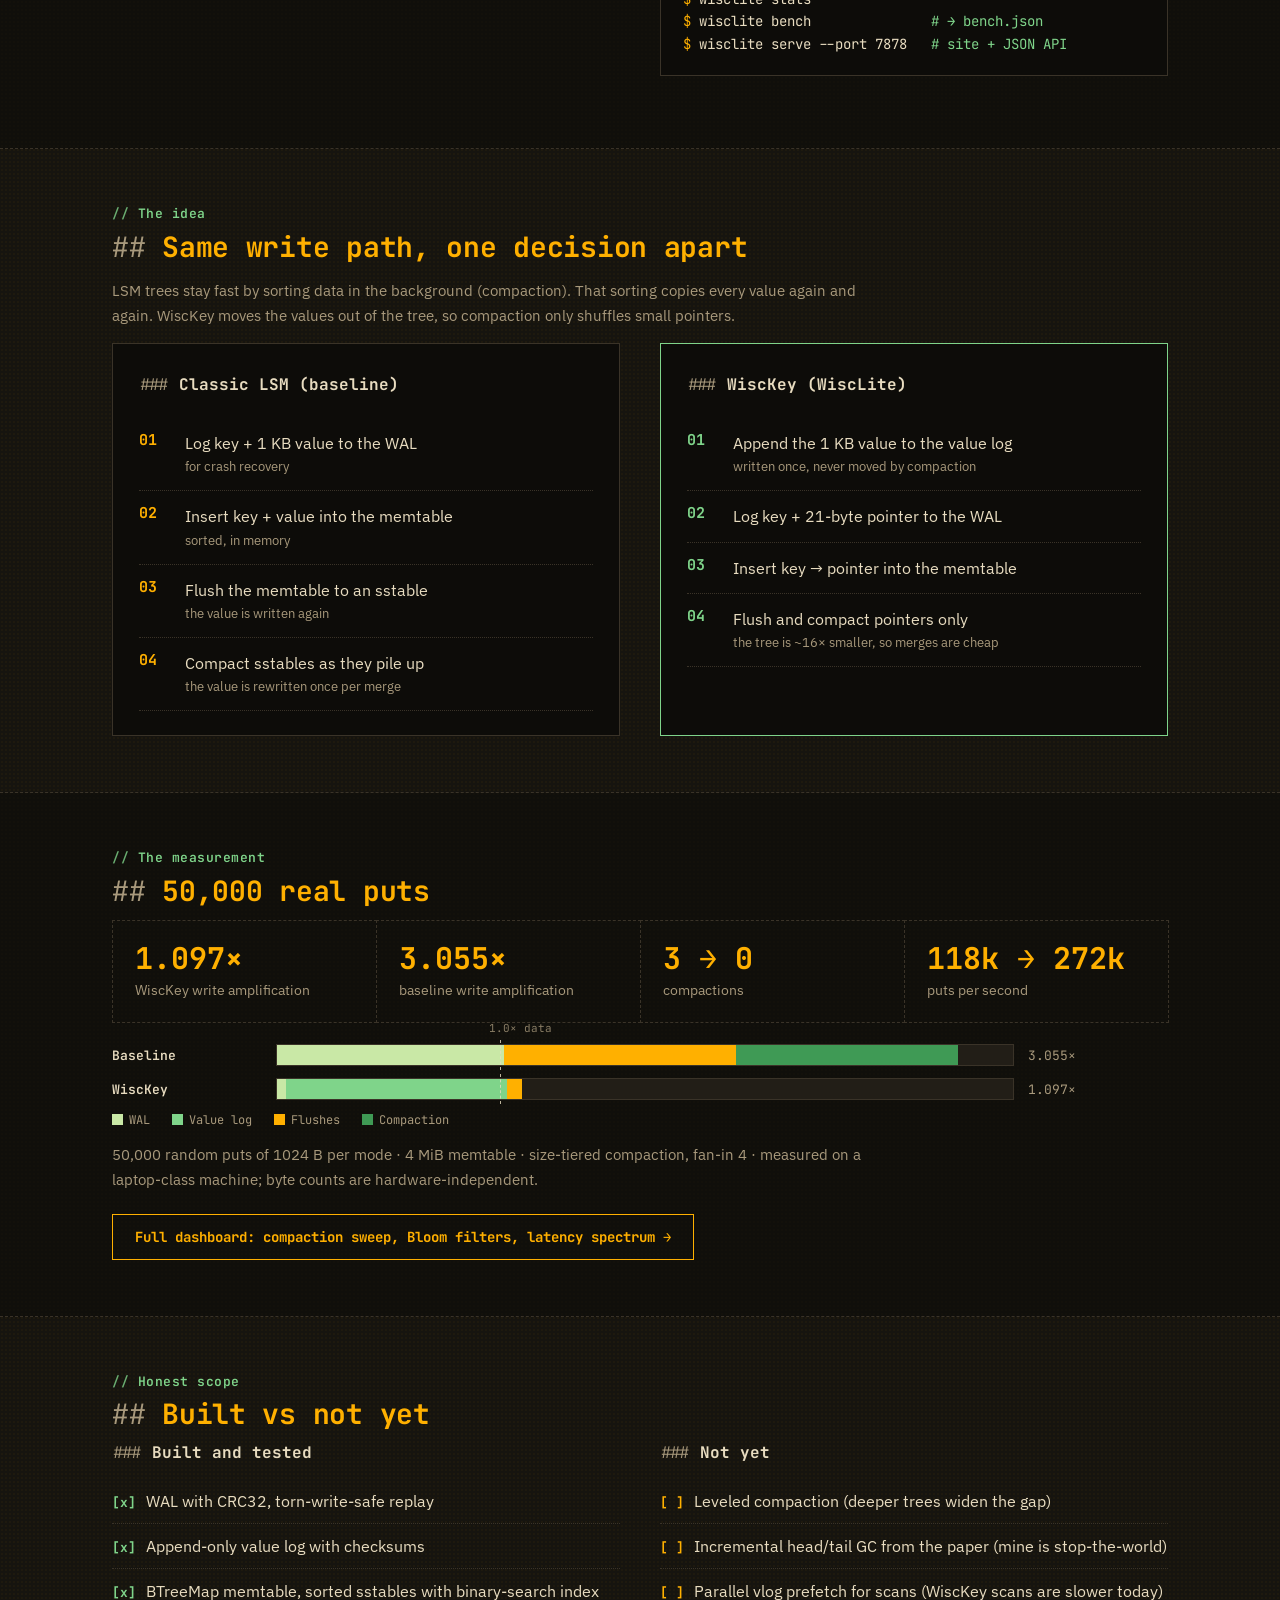
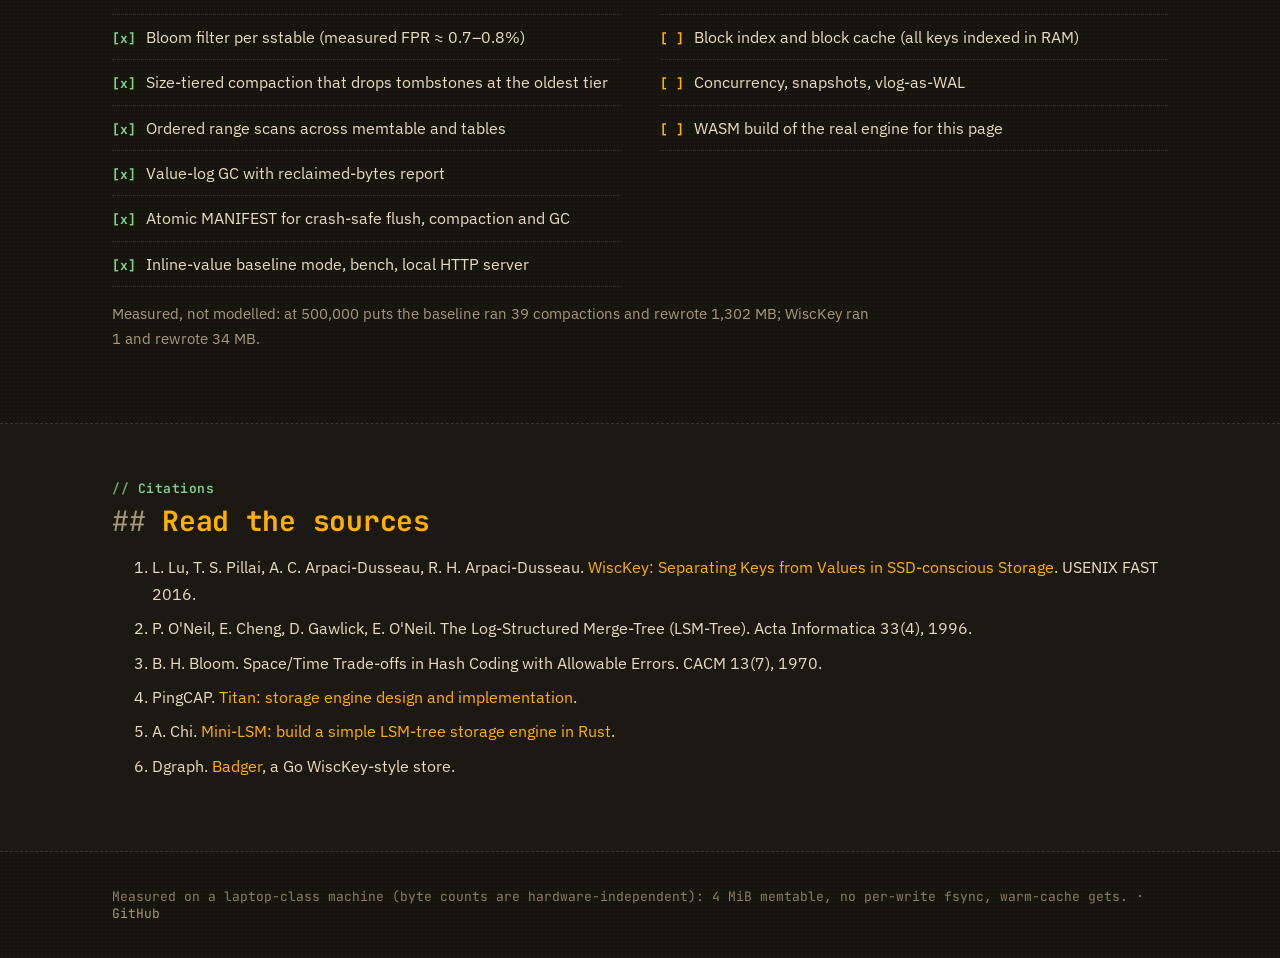
==== commit fb504f97: "Site v2: animation moved up under the hero, Try-it console (put/get/del/scan/fill/crash), WA estimat" ====
--- a/index.html
+++ b/index.html
@@ -4,9 +4,10 @@
 <meta name="description" content="WiscLite is a from-scratch Rust key-value store implementing WiscKey (FAST '16) key-value separation, with measured write amplification.">
 <meta property="og:title" content="WiscLite"><meta property="og:description" content="A Rust LSM that appends values once, and only sorts the keys.">
 <meta property="og:image" content="docs/metrics.png">
+<link rel="icon" href="data:image/svg+xml,%3Csvg xmlns=%27http://www.w3.org/2000/svg%27 viewBox=%270 0 16 16%27%3E%3Crect width=%2716%27 height=%2716%27 fill=%27%2316140f%27/%3E%3Ctext x=%272%27 y=%2713%27 font-size=%2713%27 fill=%27%23ffb000%27 font-family=%27monospace%27%3E_%3C/text%3E%3C/svg%3E">
 <link rel="preconnect" href="https://fonts.googleapis.com">
 <link href="https://fonts.googleapis.com/css2?family=JetBrains+Mono:wght@400;600;700;800&family=IBM+Plex+Sans:wght@400;600&display=swap" rel="stylesheet">
-<link rel="stylesheet" href="site.css?v=3">
+<link rel="stylesheet" href="site.css?v=5">
 <style>
 .hero{padding:80px 0 64px}
 .hero .sub{font-size:22px;color:var(--band-muted);max-width:640px;margin:18px 0 8px}
@@ -40,6 +41,27 @@
 .strip .next li::before{content:"[ ]";color:var(--contrast)}
 .cites li{margin:8px 0}
 @media (max-width:760px){.strip{grid-template-columns:1fr}.counters{grid-template-columns:repeat(2,1fr)}}
+
+.hero a.btn{display:inline-block;padding:13px 22px;font:700 14px var(--font-display);border:1px solid #ffb000;border:1px solid var(--contrast);text-decoration:none;margin:6px 12px 0 0}
+.hero a.btn.primary{background:#ffb000;background:var(--contrast);color:#16140f;color:var(--on-accent)}
+.hero a.btn.ghost{background:transparent;color:#ffb000;color:var(--contrast)}
+.hero a.btn::before{content:"> ";opacity:.7}
+.tryio{border:1px solid var(--rule);background:var(--surface);margin-top:16px}
+.tlog{height:190px;overflow:auto;padding:14px 18px;font:13px/1.6 var(--font-display);color:var(--muted);white-space:pre-wrap}
+.tlog .c{color:var(--text)}.tlog .c::before{content:"wisclite> ";color:var(--contrast)}.tlog .ok{color:var(--accent)}.tlog .er{color:#ff7a6b}
+.tform{display:flex;gap:10px;align-items:center;border-top:1px dashed var(--rule);padding:10px 18px}
+.tform .pr{font:700 14px var(--font-display);color:var(--contrast)}
+.tform input{flex:1;background:transparent;border:0;outline:0;color:var(--text);font:14px var(--font-display);caret-color:var(--contrast);padding:6px 0}
+.tform button,.tchips button{font:700 12px var(--font-display);background:transparent;border:1px solid var(--contrast);color:var(--contrast);padding:6px 12px;cursor:pointer}
+.tchips{display:flex;flex-wrap:wrap;gap:8px;padding:0 18px 14px}.tchips button{border-color:var(--rule);color:var(--text)}.tchips button.warn{border-color:#ff7a6b;color:#ff7a6b}
+.tviz{margin-top:20px}.tviz>div{border:1px solid var(--rule);background:var(--surface);padding:16px 18px;font:12px/1.5 var(--font-display)}
+.tviz h4{margin:0 0 10px;font:700 13px var(--font-display);color:var(--text)}
+.tviz .lane{margin:8px 0}.tviz .lane>span{color:var(--muted);display:inline-block;width:86px;vertical-align:top}
+.tviz .cells{display:inline-flex;flex-wrap:wrap;gap:4px;max-width:calc(100% - 92px)}
+.tviz .cell{padding:2px 6px;border:1px solid var(--rule);color:var(--text);white-space:nowrap}
+.tviz .cell.del{text-decoration:line-through;color:#ff7a6b}.tviz .cell.new{box-shadow:0 0 0 1px var(--contrast)}
+.tviz .wa{margin-top:12px;border-top:1px dashed var(--rule);padding-top:10px;color:var(--muted)}.tviz .wa b{font-size:20px}
+.slider span{display:block;font:13px var(--font-display);color:var(--muted)}.slider b{color:var(--text);font-size:18px;margin-left:8px}
 </style></head><body>
 <header class="band hero"><div class="wrap">
 <div class="label">Storage engine · WiscKey, FAST '16</div>
@@ -53,6 +75,37 @@
 <a class="btn primary" href="metrics.html">Open the metrics</a><a class="btn ghost" href="https://github.com/Deepanshu16125/WiscLite">View source</a>
 <p class="limits">Teaching-scale engine: single-threaded, size-tiered (not leveled) compaction, stop-the-world value-log GC, and scans slower than the baseline. Same idea as Badger and TiKV's Titan, built from scratch.</p>
 </div></header>
+<section class="sand" id="sim"><div class="wrap"><div class="label">Play a put</div><h2>Watch the bytes pile up</h2>
+<p class="note">A toy model of the real engine: 200 keys, an 8-entry memtable, and size-tiered compaction at fan-in 4. Sizes are real (16 B keys, 1 KB values, 21 B pointers), and the counters are live.</p>
+<noscript><p class="note">Enable JavaScript to run the animation.</p></noscript>
+<div class="controls"><button id="b-step">Step</button><button id="b-play">Play</button><button id="b-reset">Reset</button>
+<label class="note" style="display:flex;gap:8px;align-items:center">speed <input type="range" id="b-speed" min="1" max="40" value="8" style="width:140px"></label></div>
+<svg id="sim-svg" viewBox="0 0 980 380" width="100%" role="img" aria-label="Animated LSM write path, baseline vs WiscKey"></svg>
+<div id="caption">Press Step to put the first key.</div>
+<div class="cols" style="margin-top:18px">
+<div class="counters" id="c-base"></div><div class="counters" id="c-wisc"></div></div>
+</div></section>
+<section class="surface" id="try"><div class="wrap"><div class="label">Try it</div><h2>Type into both engines at once</h2>
+<p class="note">A client-side toy: each command runs against a baseline store and a WiscKey store side by side. The memtable holds 4 entries and flushes into an sstable, and every 4 sstables merge into one. <code>crash</code> wipes the memtable and replays the WAL. Byte counts use the engine's real record sizes.</p>
+<div class="tryio">
+<div id="t-log" class="tlog" aria-live="polite"></div>
+<form id="t-form" class="tform" autocomplete="off"><span class="pr">wisclite&gt;</span><input id="t-in" spellcheck="false" placeholder="put user:1 dee   ·   get user:1   ·   del user:1   ·   scan a z   ·   crash   ·   help" aria-label="command"><button type="submit">run</button></form>
+<div class="tchips"><button data-c="put user:1 dee">put user:1 dee</button><button data-c="put user:2 eve">put user:2 eve</button><button data-c="get user:1">get user:1</button><button data-c="del user:2">del user:2</button><button data-c="scan a z">scan a z</button><button data-c="fill 12">fill 12</button><button data-c="crash" class="warn">crash ⚡</button><button data-c="reset">reset</button></div>
+</div>
+<div class="cols tviz"><div id="t-base"></div><div id="t-wisc"></div></div>
+</div></section>
+
+<section class="sand" id="est"><div class="wrap"><div class="label">What if</div><h2>Drag the value size and see the gap move</h2>
+<p class="note"><b style="color:var(--contrast)">Estimate</b> from the measured model: WAL + vlog + flush + compaction rewrites ≈ max(0, log₄(tree / memtable) − 1), using real record sizes. The model is calibrated against real runs (50k × 1 KB: 3.05× vs 1.10× measured; 500k: 4.55× vs 1.16×).</p>
+<div class="cols" style="margin-top:18px">
+<label class="slider"><span>value size <b id="e-vs-l"></b></span><input type="range" id="e-vs" min="4" max="14" step="0.25" value="10"></label>
+<label class="slider"><span>keys <b id="e-n-l"></b></span><input type="range" id="e-n" min="3" max="7" step="0.05" value="4.7"></label>
+</div>
+<div class="chart" id="e-bars"></div>
+<div class="kpis" id="e-kpis"></div>
+<p class="note" id="e-note"></p>
+</div></section>
+
 
 <section class="surface"><div class="wrap cols">
 <div><div class="label">Use it</div><h2>The whole API, in eight lines</h2>
@@ -82,15 +135,7 @@
 <li>Flush and compact pointers only<small>the tree is ~16× smaller, so merges are cheap</small></li></ol></div>
 </div></div></section>
 
-<section class="sand" id="sim"><div class="wrap"><div class="label">Play a put</div><h2>Watch the bytes pile up</h2>
-<p class="note">A toy model of the real engine: 200 keys, an 8-entry memtable, and size-tiered compaction at fan-in 4. Sizes are real (16 B keys, 1 KB values, 21 B pointers), and the counters are live.</p>
-<div class="controls"><button id="b-step">Step</button><button id="b-play">Play</button><button id="b-reset">Reset</button>
-<label class="note" style="display:flex;gap:8px;align-items:center">speed <input type="range" id="b-speed" min="1" max="40" value="8" style="width:140px"></label></div>
-<svg id="sim-svg" viewBox="0 0 980 380" width="100%" role="img" aria-label="Animated LSM write path, baseline vs WiscKey"></svg>
-<div id="caption">Press Step to put the first key.</div>
-<div class="cols" style="margin-top:18px">
-<div class="counters" id="c-base"></div><div class="counters" id="c-wisc"></div></div>
-</div></section>
+
 
 <section class="surface"><div class="wrap"><div class="label">The measurement</div><h2>50,000 real puts</h2>
 <div class="kpis" id="kpis"></div>
@@ -126,10 +171,10 @@
 <li>PingCAP. <a href="https://www.pingcap.com/blog/titan-storage-engine-design-and-implementation/">Titan: storage engine design and implementation</a>.</li>
 <li>A. Chi. <a href="https://skyzh.github.io/mini-lsm/">Mini-LSM: build a simple LSM-tree storage engine in Rust</a>.</li>
 <li>Dgraph. <a href="https://github.com/dgraph-io/badger">Badger</a>, a Go WiscKey-style store.</li></ol></div></section>
-<footer><div class="wrap" id="foot">Measured on one cloud VM: 4 MiB memtable, no per-write fsync, warm-cache gets. · <a href="https://github.com/Deepanshu16125/WiscLite">GitHub</a></div></footer>
+<footer><div class="wrap" id="foot">Measured on a laptop-class machine (byte counts are hardware-independent): 4 MiB memtable, no per-write fsync, warm-cache gets. · <a href="https://github.com/Deepanshu16125/WiscLite">GitHub</a></div></footer>
 <script>const EMBEDDED = {
   "generated_at_unix": 1792598085,
-  "machine": "Intel(R) Xeon(R) Processor",
+  "machine": "laptop-class machine; byte counts are hardware-independent",
   "memtable_bytes": 4194304,
   "compaction_fanin": 4,
   "results": [
@@ -598,5 +643,6 @@
   ]
 };
 </script>
-<script src="play.js?v=3"></script>
+<script src="play.js?v=5"></script>
+<script src="try.js?v=5"></script>
 </body></html>
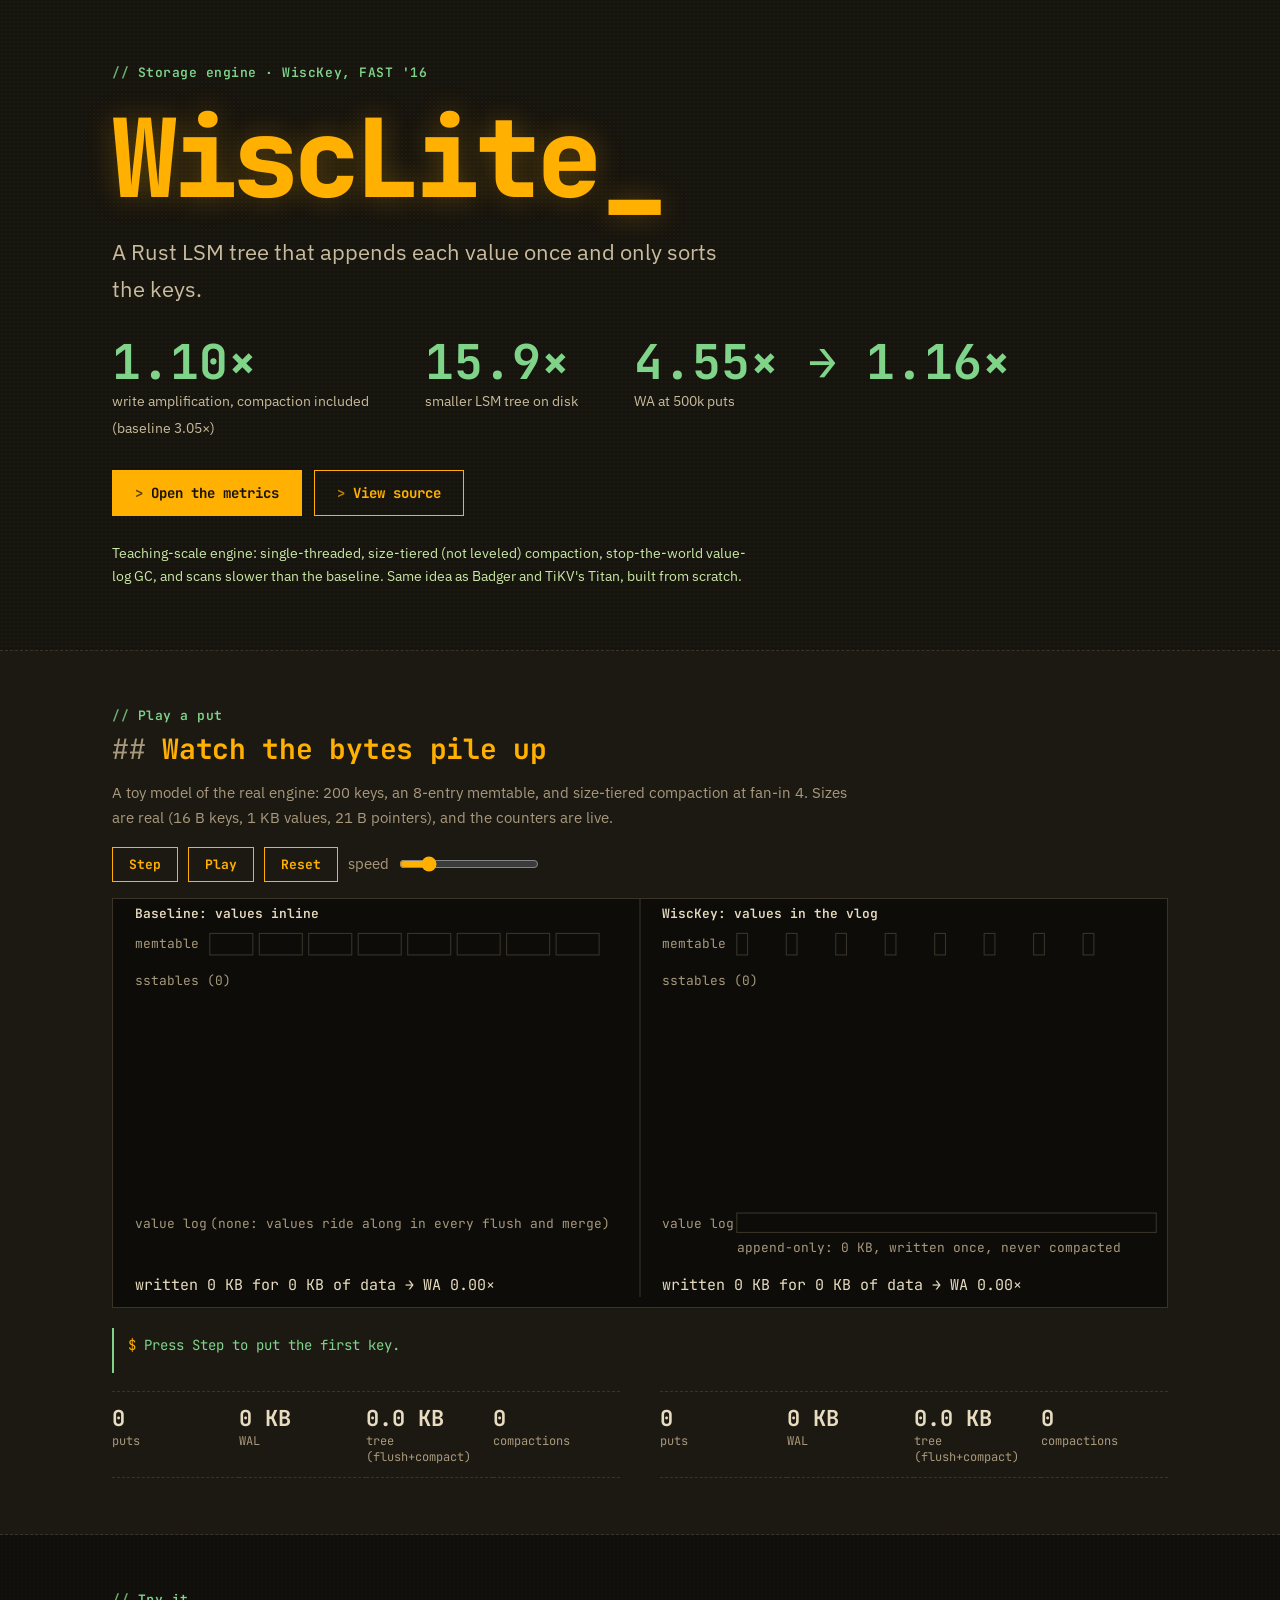
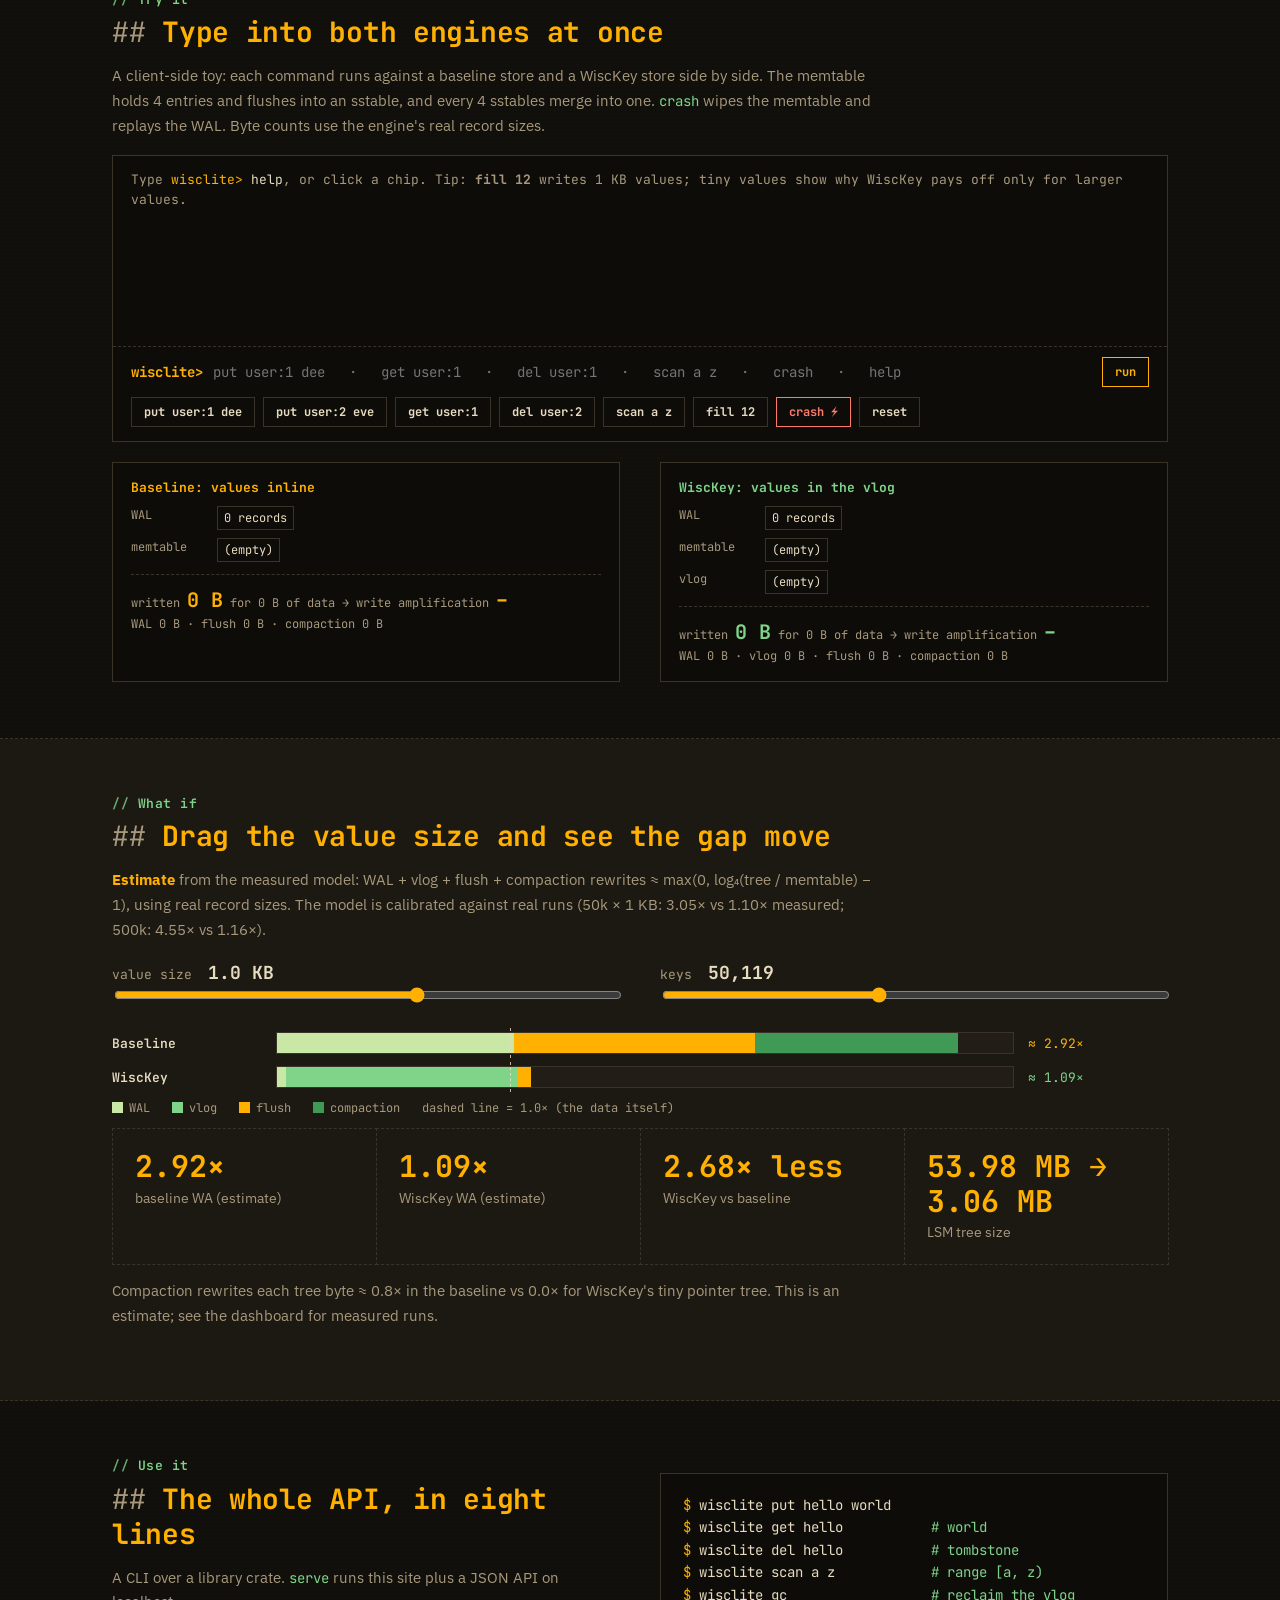
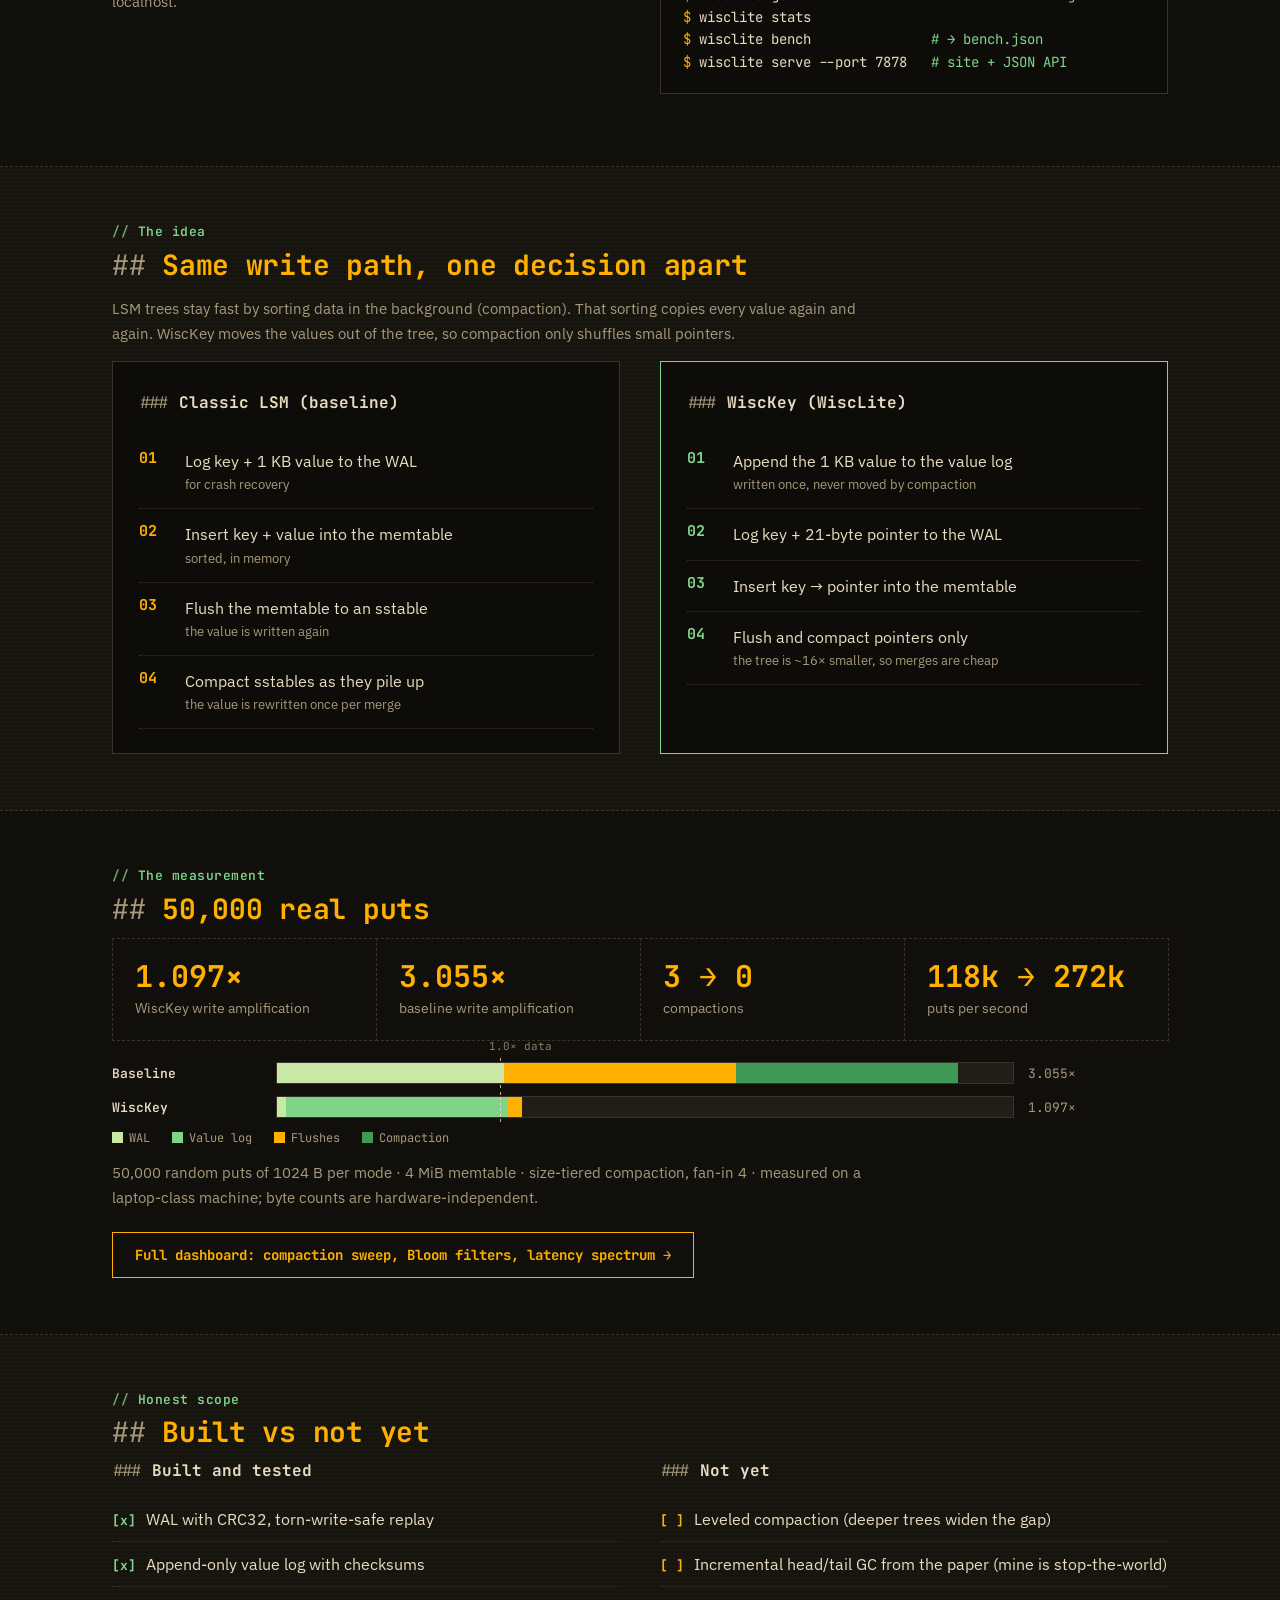
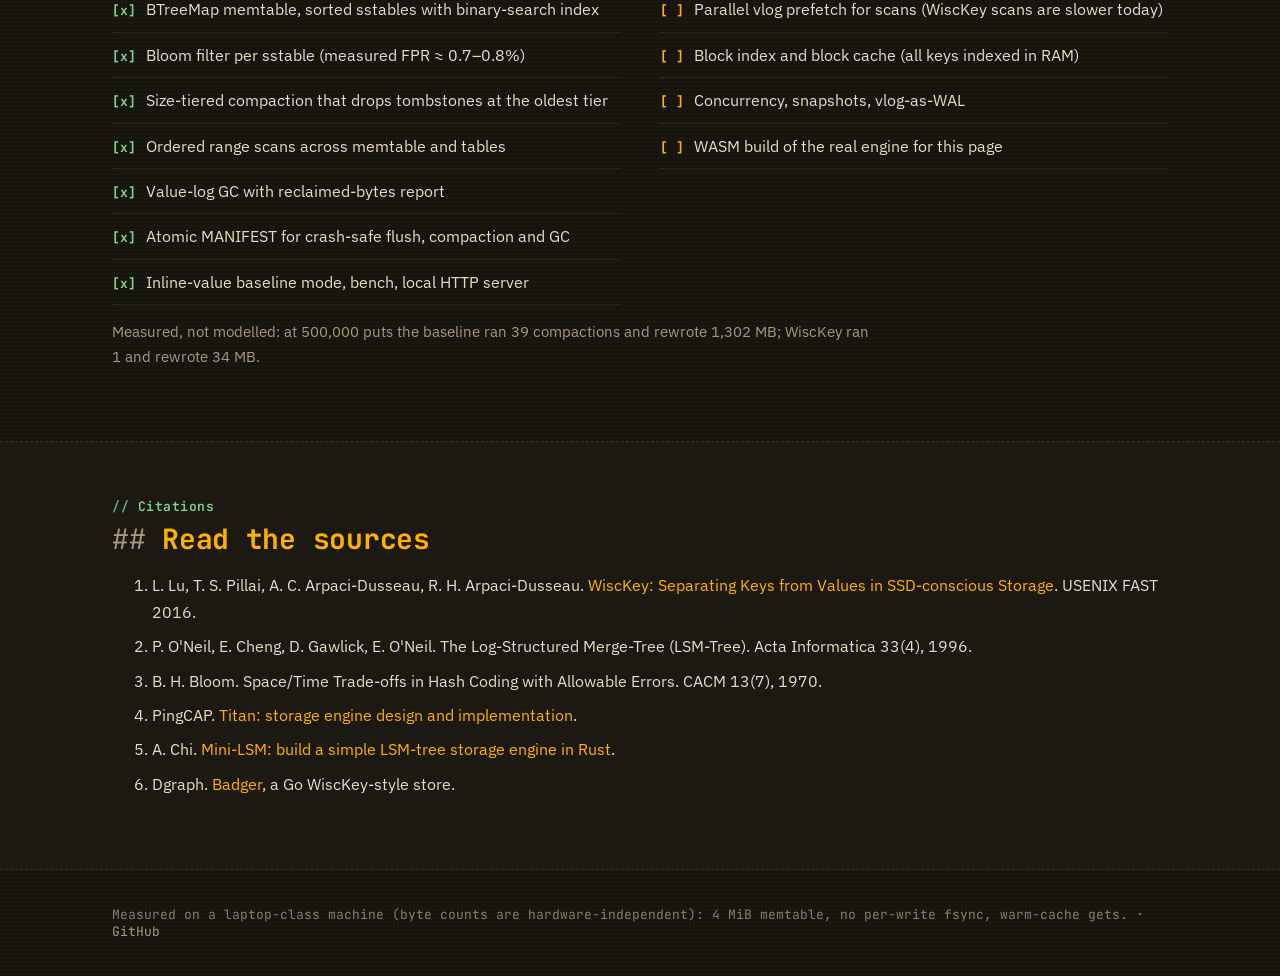
==== commit 974e09cc: "Try-it console: truncate scan values, wrap cells inside lanes" ====
--- a/index.html
+++ b/index.html
@@ -56,9 +56,9 @@
 .tchips{display:flex;flex-wrap:wrap;gap:8px;padding:0 18px 14px}.tchips button{border-color:var(--rule);color:var(--text)}.tchips button.warn{border-color:#ff7a6b;color:#ff7a6b}
 .tviz{margin-top:20px}.tviz>div{border:1px solid var(--rule);background:var(--surface);padding:16px 18px;font:12px/1.5 var(--font-display)}
 .tviz h4{margin:0 0 10px;font:700 13px var(--font-display);color:var(--text)}
-.tviz .lane{margin:8px 0}.tviz .lane>span{color:var(--muted);display:inline-block;width:86px;vertical-align:top}
-.tviz .cells{display:inline-flex;flex-wrap:wrap;gap:4px;max-width:calc(100% - 92px)}
-.tviz .cell{padding:2px 6px;border:1px solid var(--rule);color:var(--text);white-space:nowrap}
+.tviz .lane{margin:8px 0;display:flex;gap:6px}.tviz .lane>span:first-child{color:var(--muted);flex:0 0 80px}
+.tviz .cells{display:flex;flex-wrap:wrap;gap:4px;flex:1;min-width:0}
+.tviz .cell{padding:2px 6px;border:1px solid var(--rule);color:var(--text);white-space:nowrap;max-width:100%;overflow:hidden;text-overflow:ellipsis}
 .tviz .cell.del{text-decoration:line-through;color:#ff7a6b}.tviz .cell.new{box-shadow:0 0 0 1px var(--contrast)}
 .tviz .wa{margin-top:12px;border-top:1px dashed var(--rule);padding-top:10px;color:var(--muted)}.tviz .wa b{font-size:20px}
 .slider span{display:block;font:13px var(--font-display);color:var(--muted)}.slider b{color:var(--text);font-size:18px;margin-left:8px}
@@ -644,5 +644,5 @@
 };
 </script>
 <script src="play.js?v=5"></script>
-<script src="try.js?v=5"></script>
+<script src="try.js?v=6"></script>
 </body></html>
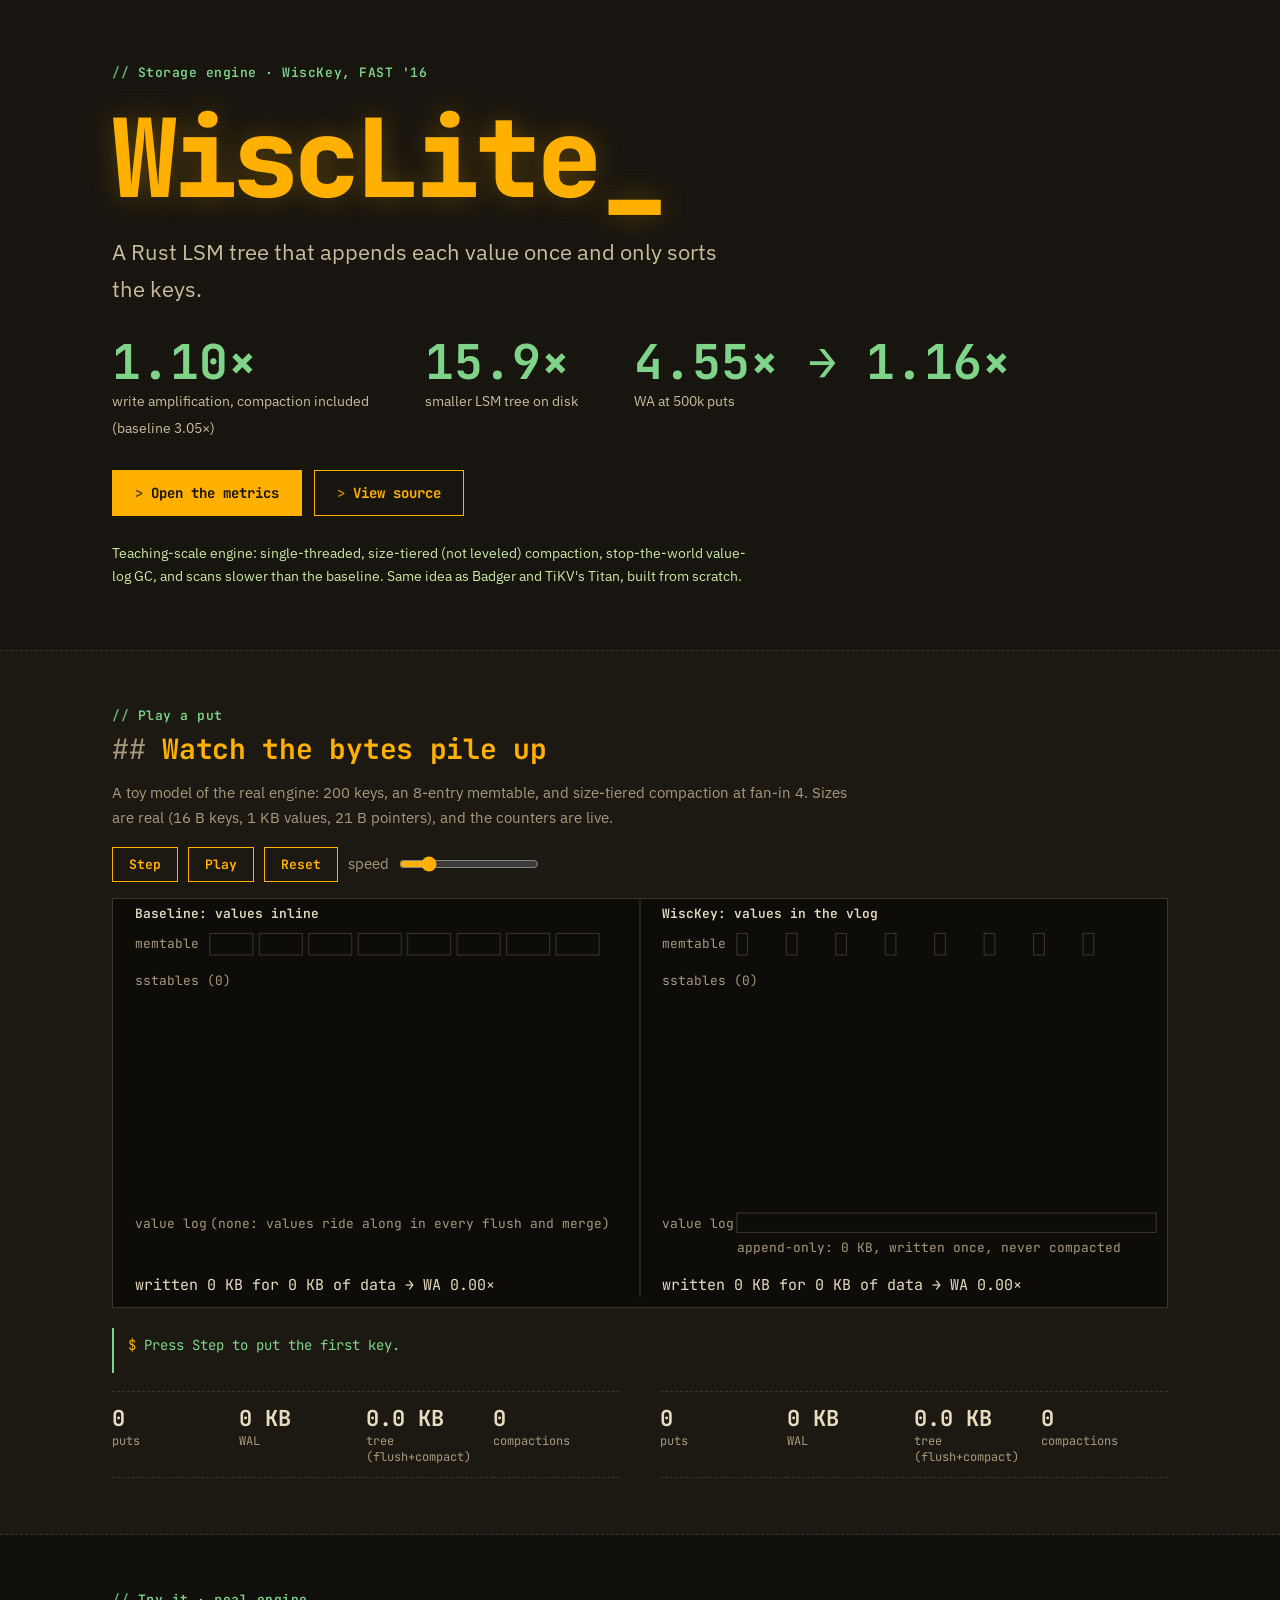
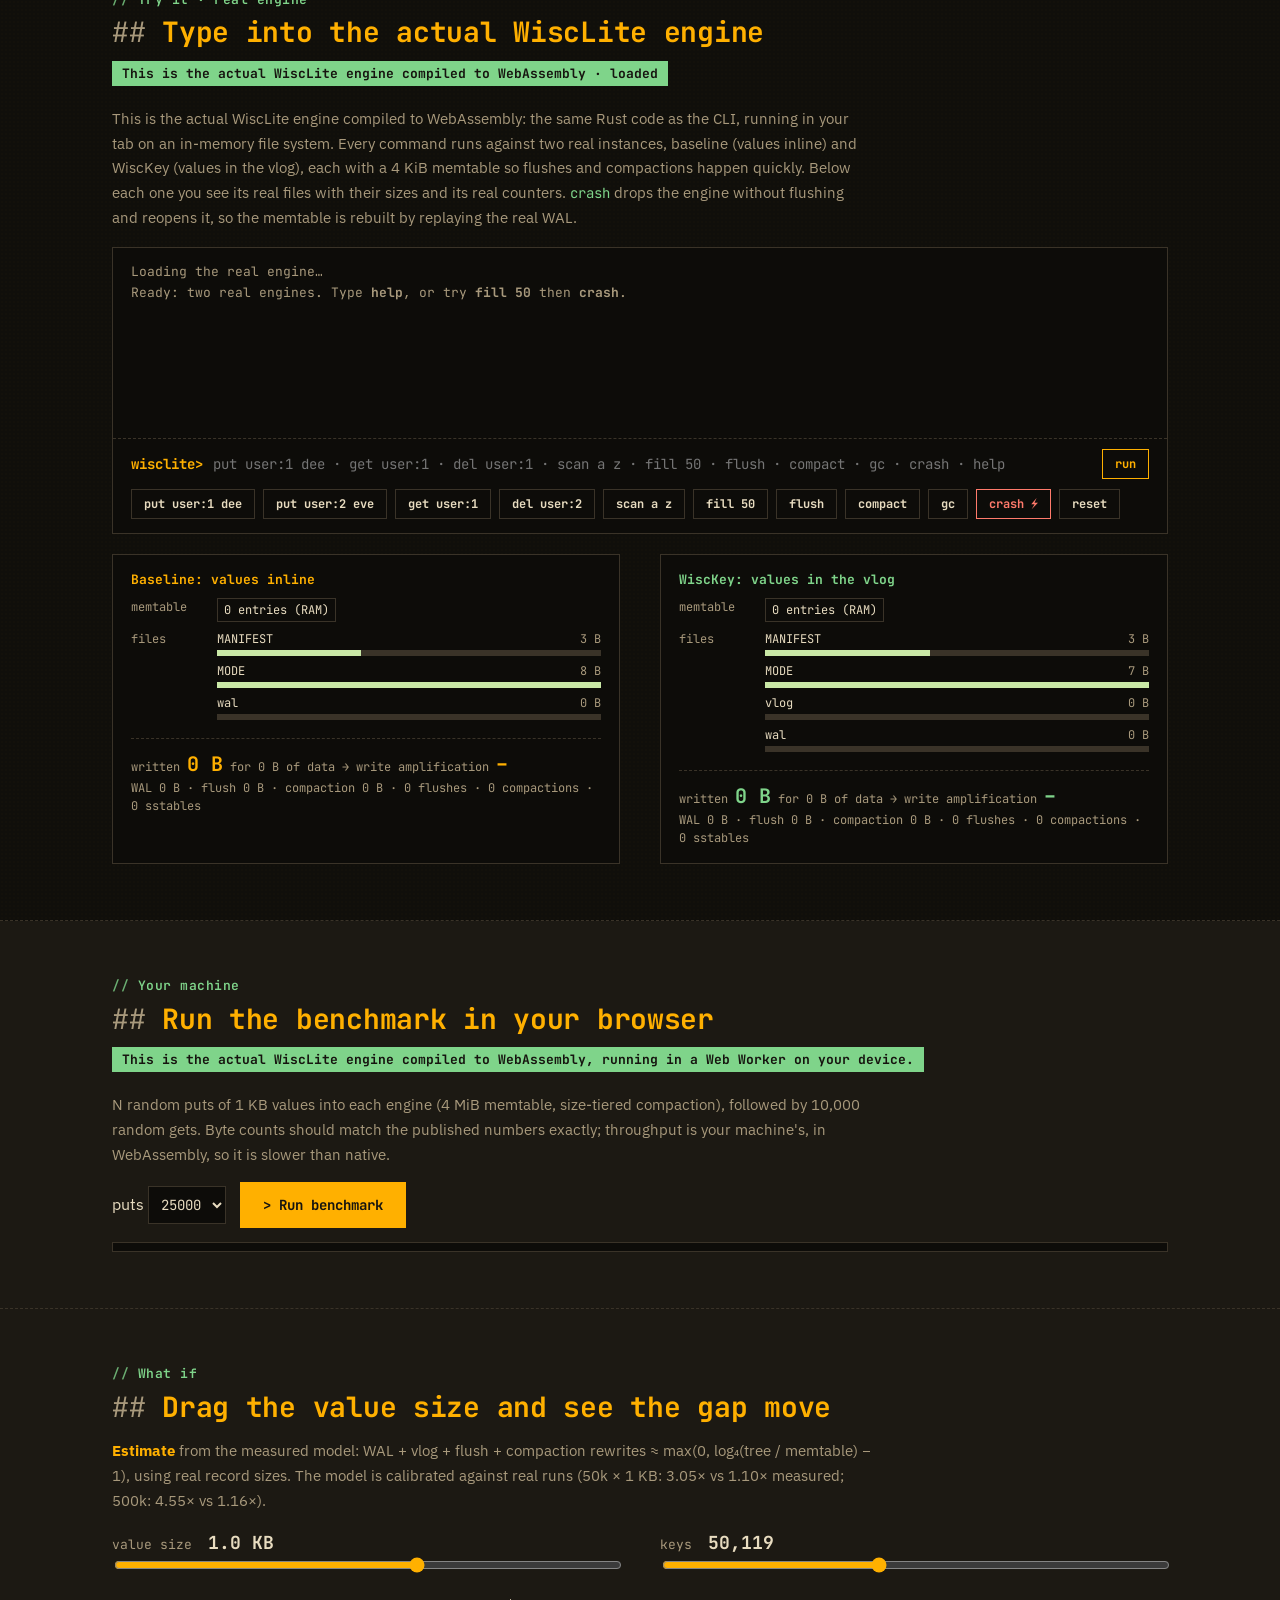
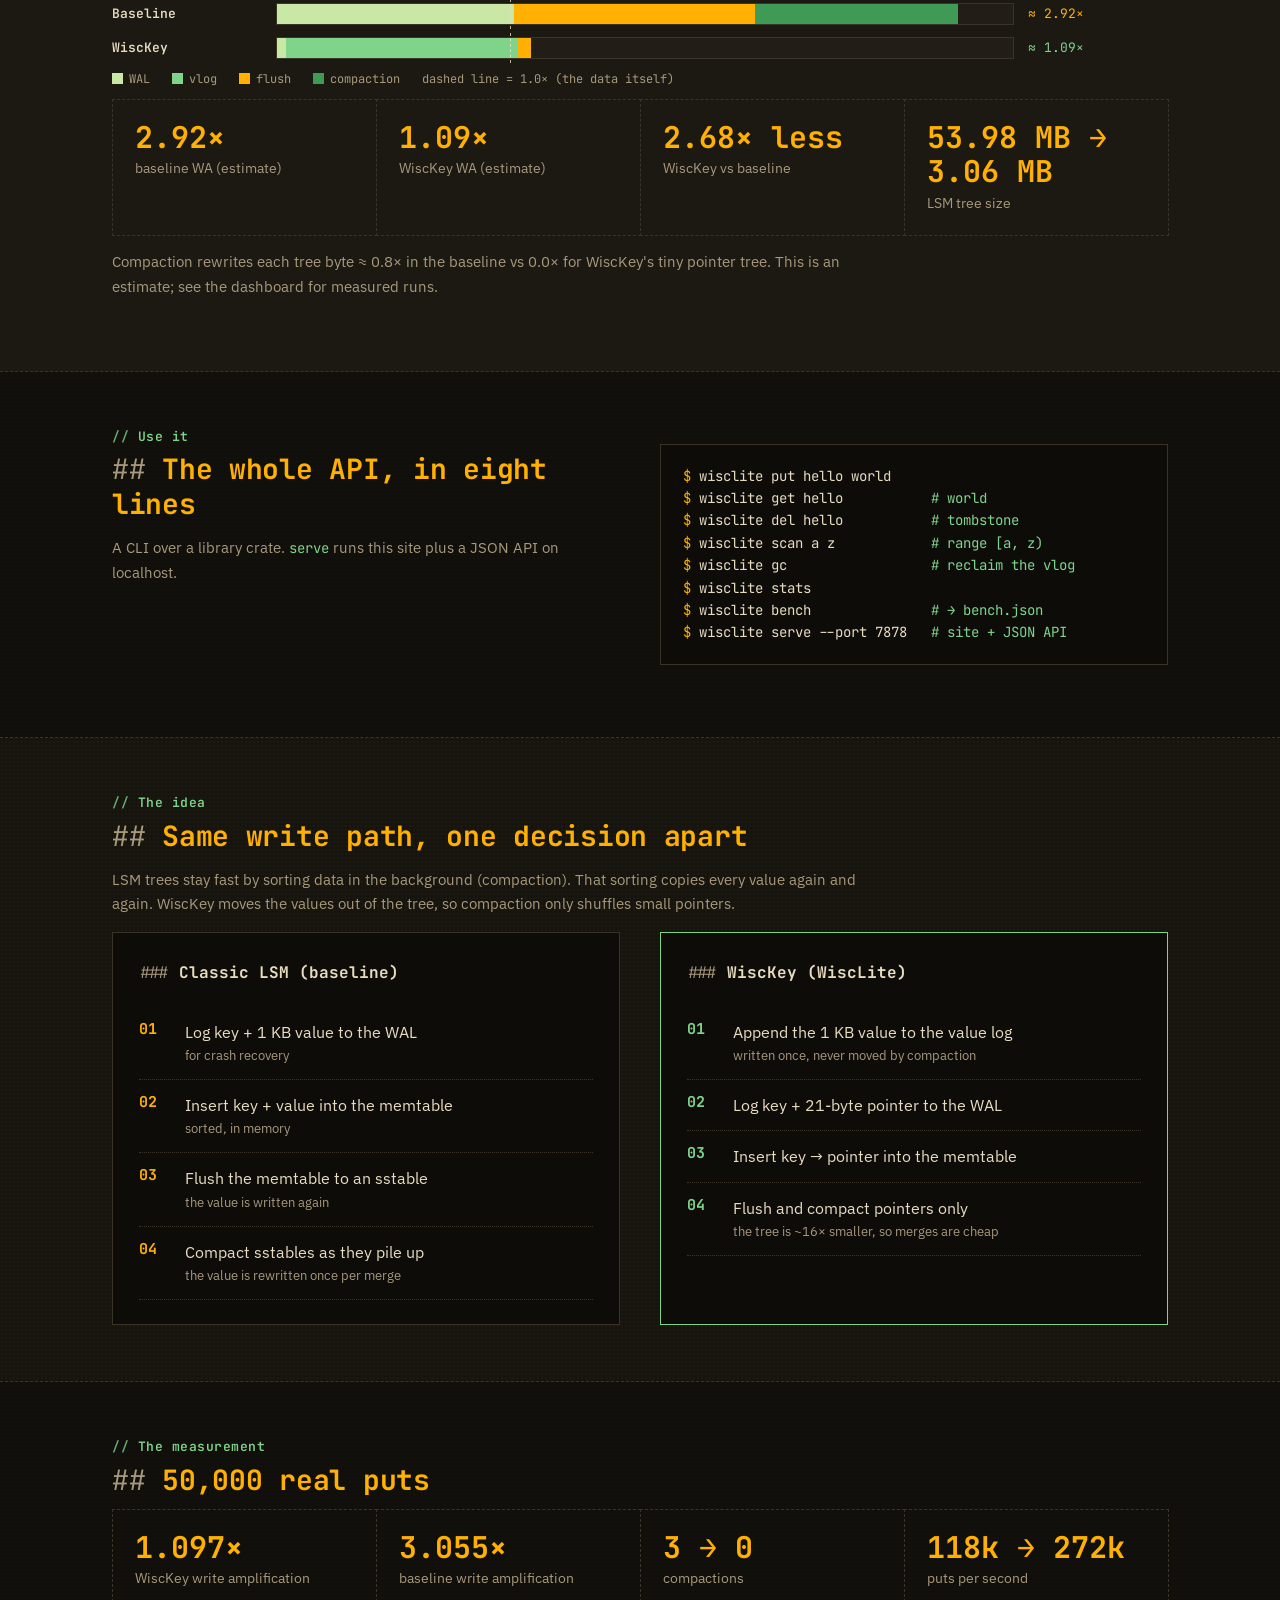
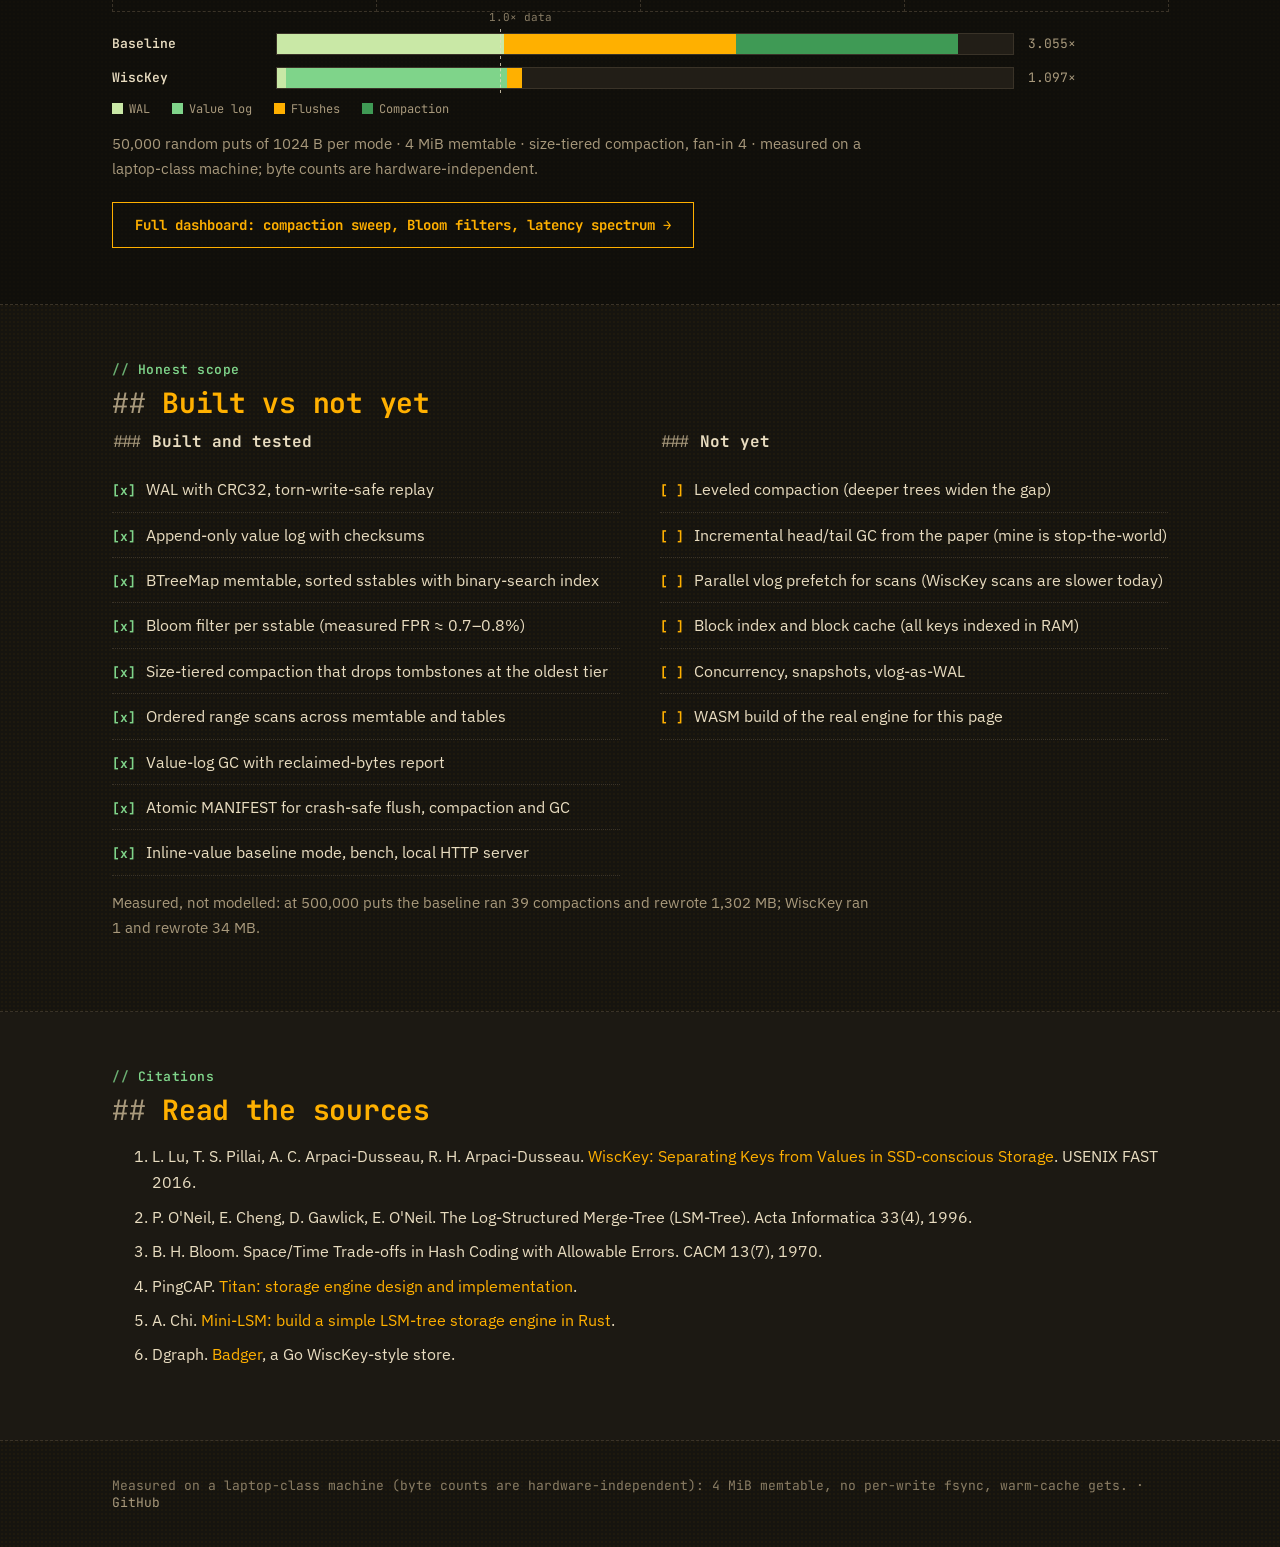
==== commit 098bbd2a: "Run the real engine in the browser: wasm-bindgen crate on MemFs, Try-it console on two real instance" ====
--- a/index.html
+++ b/index.html
@@ -62,6 +62,14 @@
 .tviz .cell.del{text-decoration:line-through;color:#ff7a6b}.tviz .cell.new{box-shadow:0 0 0 1px var(--contrast)}
 .tviz .wa{margin-top:12px;border-top:1px dashed var(--rule);padding-top:10px;color:var(--muted)}.tviz .wa b{font-size:20px}
 .slider span{display:block;font:13px var(--font-display);color:var(--muted)}.slider b{color:var(--text);font-size:18px;margin-left:8px}
+.wasmflag{display:inline-block;font:700 13px var(--font-display);color:var(--on-accent);background:var(--accent);padding:4px 10px;margin:6px 0}
+.wasmflag.err{background:#ff7a6b}
+.tviz .files .cell{display:flex;justify-content:space-between;gap:12px}
+.fbar{height:6px;background:var(--rule);margin:2px 0 6px}.fbar i{display:block;height:100%}
+.bctl{display:flex;gap:14px;align-items:center;flex-wrap:wrap;margin:14px 0}
+.bctl select{background:var(--surface);color:var(--text);border:1px solid var(--rule);font:14px var(--font-display);padding:8px}
+.bctl .btn{margin:0;cursor:pointer}.bctl .btn:disabled{opacity:.5;cursor:wait}
+.prog{height:10px;border:1px solid var(--rule);background:var(--surface)}.prog i{display:block;height:100%;width:0;background:var(--contrast);transition:width .2s}
 </style></head><body>
 <header class="band hero"><div class="wrap">
 <div class="label">Storage engine · WiscKey, FAST '16</div>
@@ -85,14 +93,23 @@
 <div class="cols" style="margin-top:18px">
 <div class="counters" id="c-base"></div><div class="counters" id="c-wisc"></div></div>
 </div></section>
-<section class="surface" id="try"><div class="wrap"><div class="label">Try it</div><h2>Type into both engines at once</h2>
-<p class="note">A client-side toy: each command runs against a baseline store and a WiscKey store side by side. The memtable holds 4 entries and flushes into an sstable, and every 4 sstables merge into one. <code>crash</code> wipes the memtable and replays the WAL. Byte counts use the engine's real record sizes.</p>
+<section class="surface" id="try"><div class="wrap"><div class="label">Try it · real engine</div><h2>Type into the actual WiscLite engine</h2>
+<p class="wasmflag" id="t-status">Loading the WiscLite engine (WebAssembly)…</p>
+<p class="note">This is the actual WiscLite engine compiled to WebAssembly: the same Rust code as the CLI, running in your tab on an in-memory file system. Every command runs against two real instances, baseline (values inline) and WiscKey (values in the vlog), each with a 4 KiB memtable so flushes and compactions happen quickly. Below each one you see its real files with their sizes and its real counters. <code>crash</code> drops the engine without flushing and reopens it, so the memtable is rebuilt by replaying the real WAL.</p>
 <div class="tryio">
 <div id="t-log" class="tlog" aria-live="polite"></div>
-<form id="t-form" class="tform" autocomplete="off"><span class="pr">wisclite&gt;</span><input id="t-in" spellcheck="false" placeholder="put user:1 dee   ·   get user:1   ·   del user:1   ·   scan a z   ·   crash   ·   help" aria-label="command"><button type="submit">run</button></form>
-<div class="tchips"><button data-c="put user:1 dee">put user:1 dee</button><button data-c="put user:2 eve">put user:2 eve</button><button data-c="get user:1">get user:1</button><button data-c="del user:2">del user:2</button><button data-c="scan a z">scan a z</button><button data-c="fill 12">fill 12</button><button data-c="crash" class="warn">crash ⚡</button><button data-c="reset">reset</button></div>
+<form id="t-form" class="tform" autocomplete="off"><span class="pr">wisclite&gt;</span><input id="t-in" spellcheck="false" placeholder="put user:1 dee · get user:1 · del user:1 · scan a z · fill 50 · flush · compact · gc · crash · help" aria-label="command"><button type="submit" id="t-run">run</button></form>
+<div class="tchips"><button data-c="put user:1 dee">put user:1 dee</button><button data-c="put user:2 eve">put user:2 eve</button><button data-c="get user:1">get user:1</button><button data-c="del user:2">del user:2</button><button data-c="scan a z">scan a z</button><button data-c="fill 50">fill 50</button><button data-c="flush">flush</button><button data-c="compact">compact</button><button data-c="gc">gc</button><button data-c="crash" class="warn">crash ⚡</button><button data-c="reset">reset</button></div>
 </div>
 <div class="cols tviz"><div id="t-base"></div><div id="t-wisc"></div></div>
+</div></section>
+
+<section class="sand" id="bench"><div class="wrap"><div class="label">Your machine</div><h2>Run the benchmark in your browser</h2>
+<p class="wasmflag">This is the actual WiscLite engine compiled to WebAssembly, running in a Web Worker on your device.</p>
+<p class="note">N random puts of 1 KB values into each engine (4 MiB memtable, size-tiered compaction), followed by 10,000 random gets. Byte counts should match the published numbers exactly; throughput is your machine's, in WebAssembly, so it is slower than native.</p>
+<div class="bctl"><label>puts <select id="bn"><option>10000</option><option selected>25000</option><option>50000</option></select></label><button id="bgo" class="btn primary" type="button">&gt; Run benchmark</button><span id="bstat" class="note"></span></div>
+<div class="prog"><i id="bprog"></i></div>
+<div id="bout"></div>
 </div></section>
 
 <section class="sand" id="est"><div class="wrap"><div class="label">What if</div><h2>Drag the value size and see the gap move</h2>
@@ -643,6 +660,7 @@
   ]
 };
 </script>
-<script src="play.js?v=5"></script>
-<script src="try.js?v=6"></script>
+<script src="play.js?v=7"></script>
+<script src="web/pkg/wisclite_wasm.js?v=7"></script>
+<script src="try.js?v=7"></script>
 </body></html>
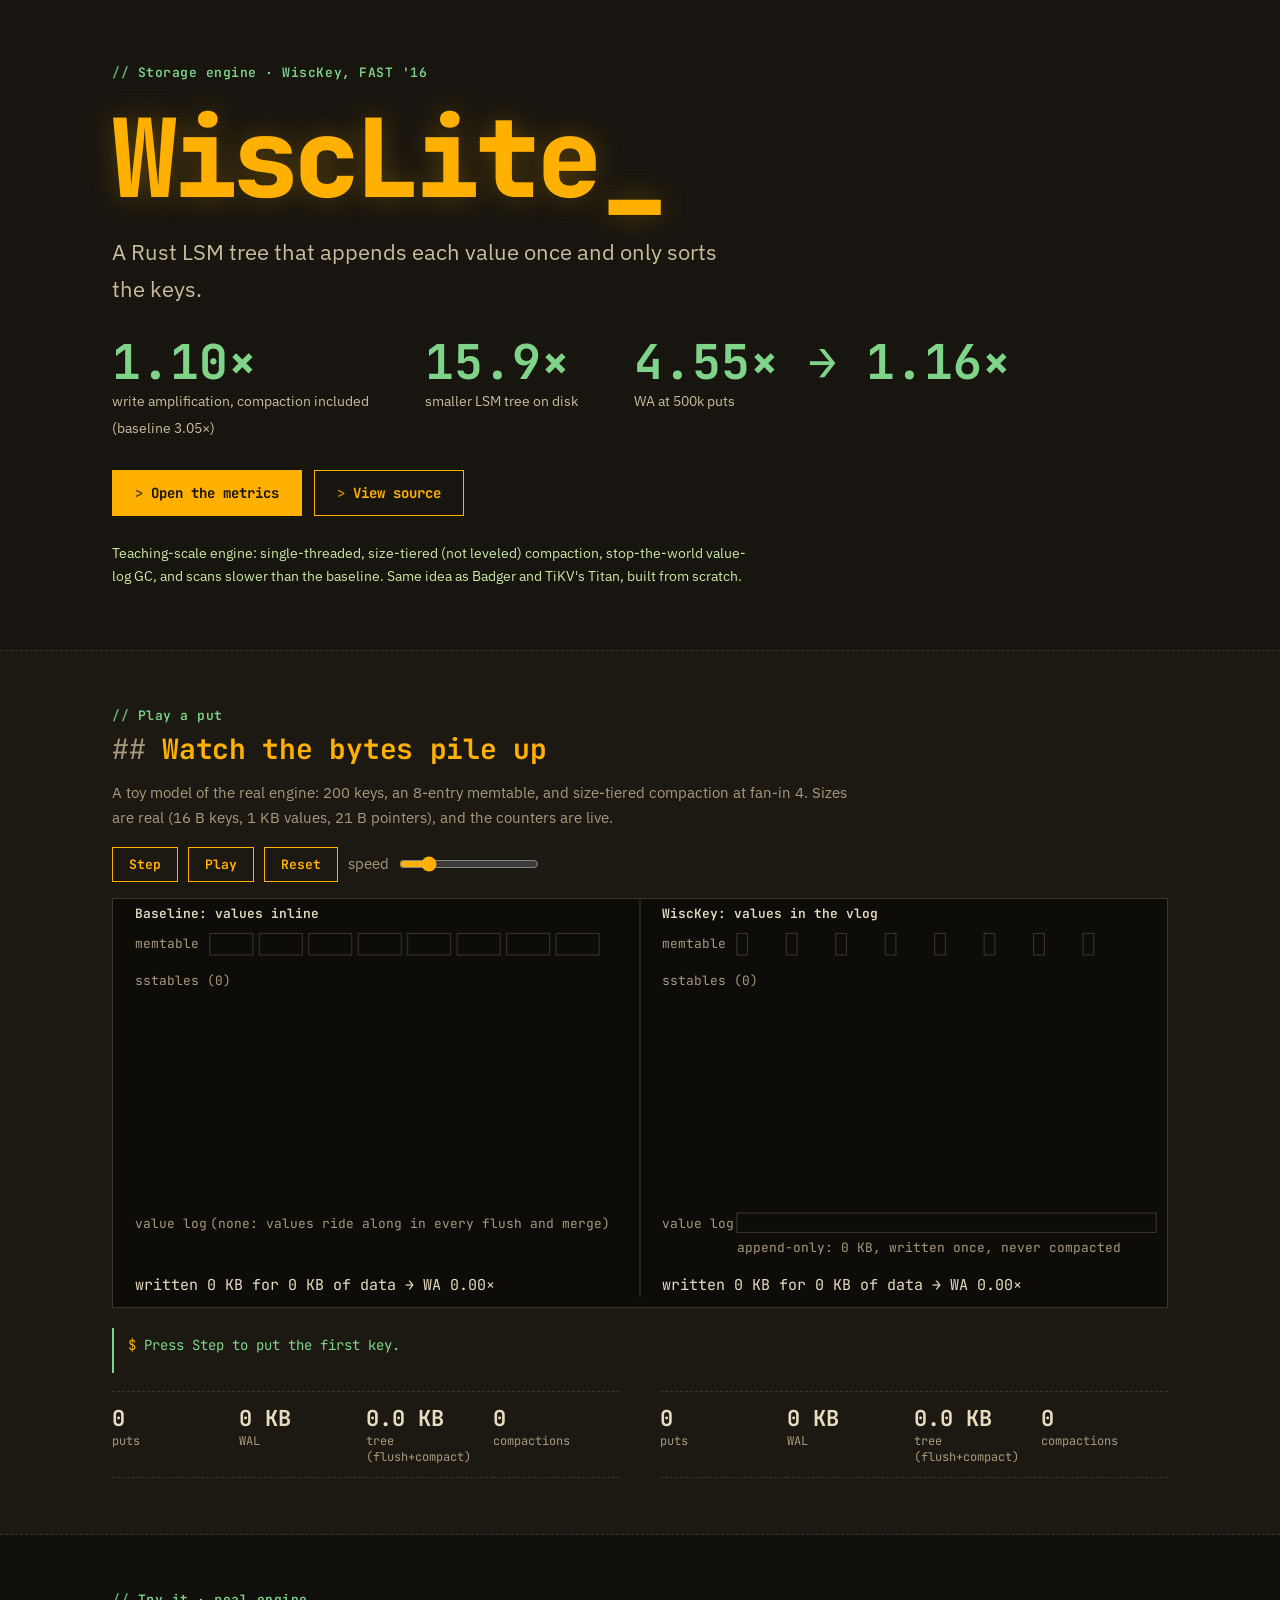
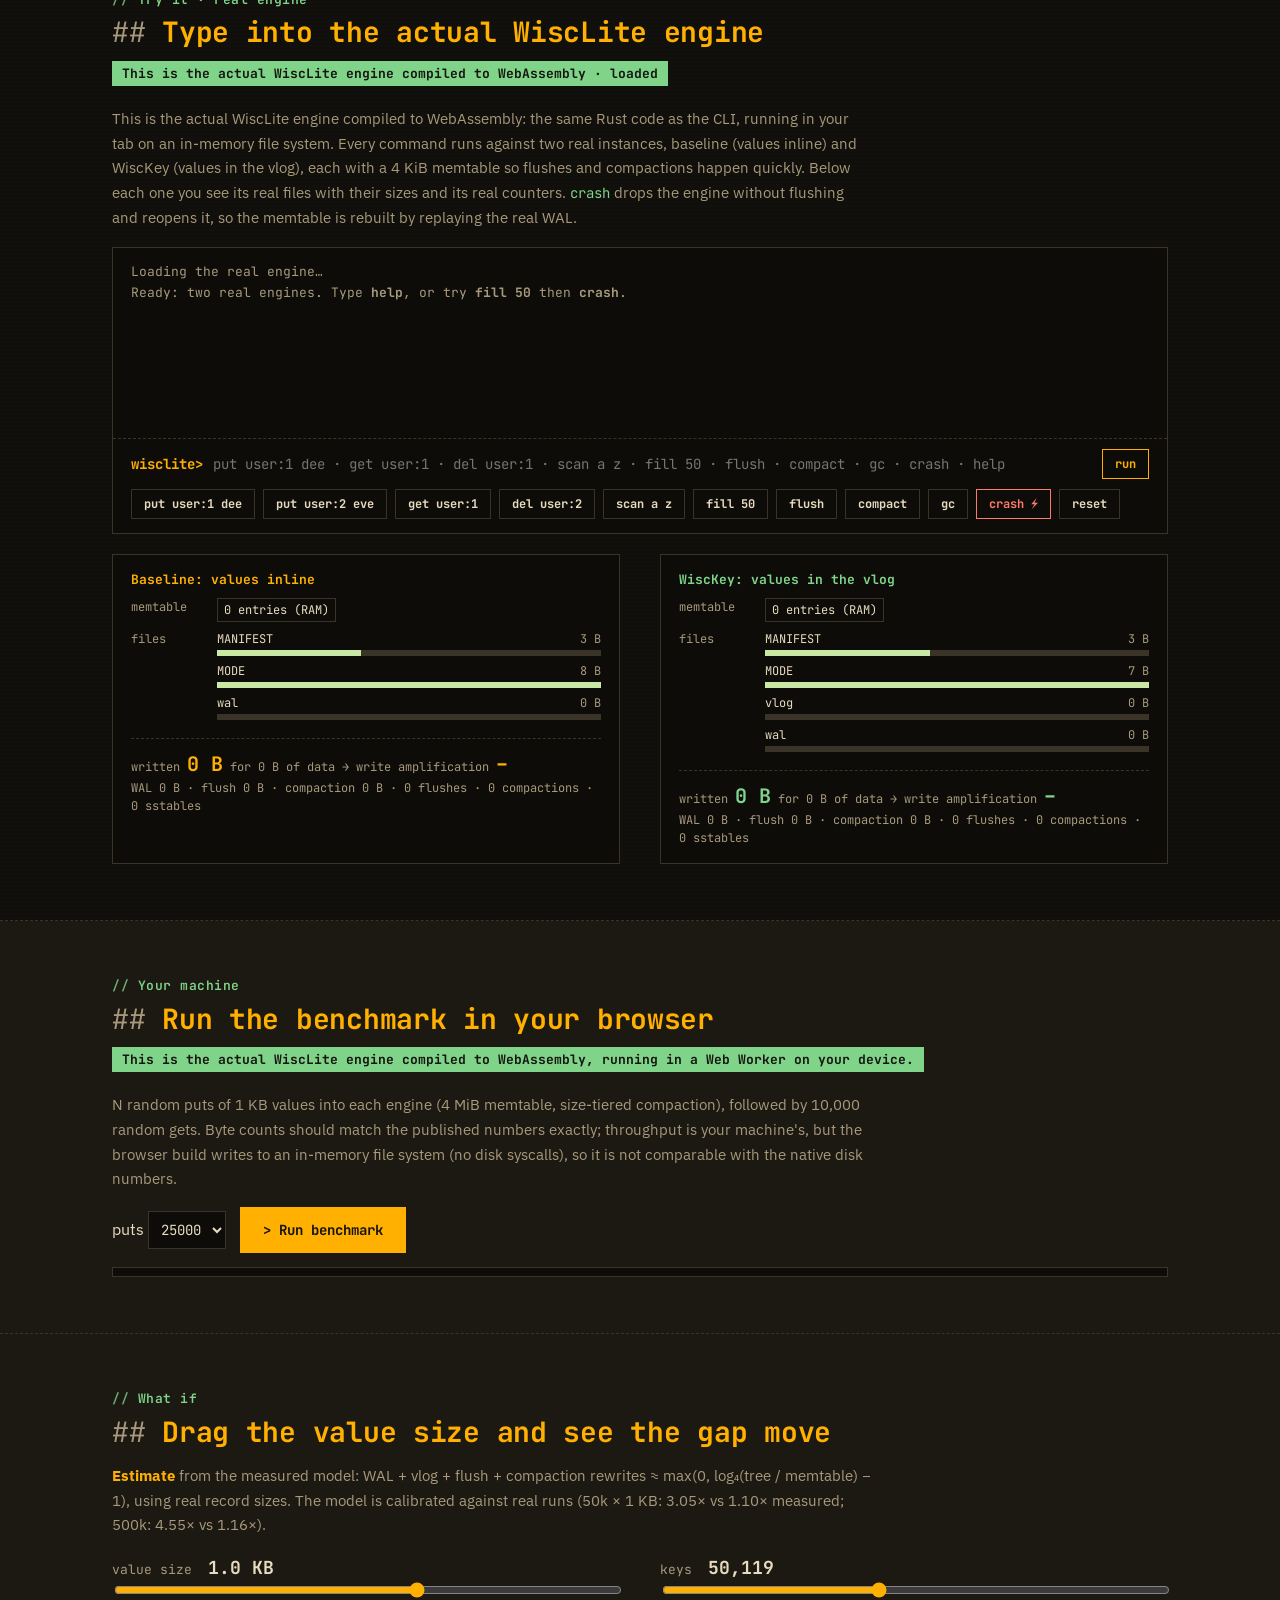
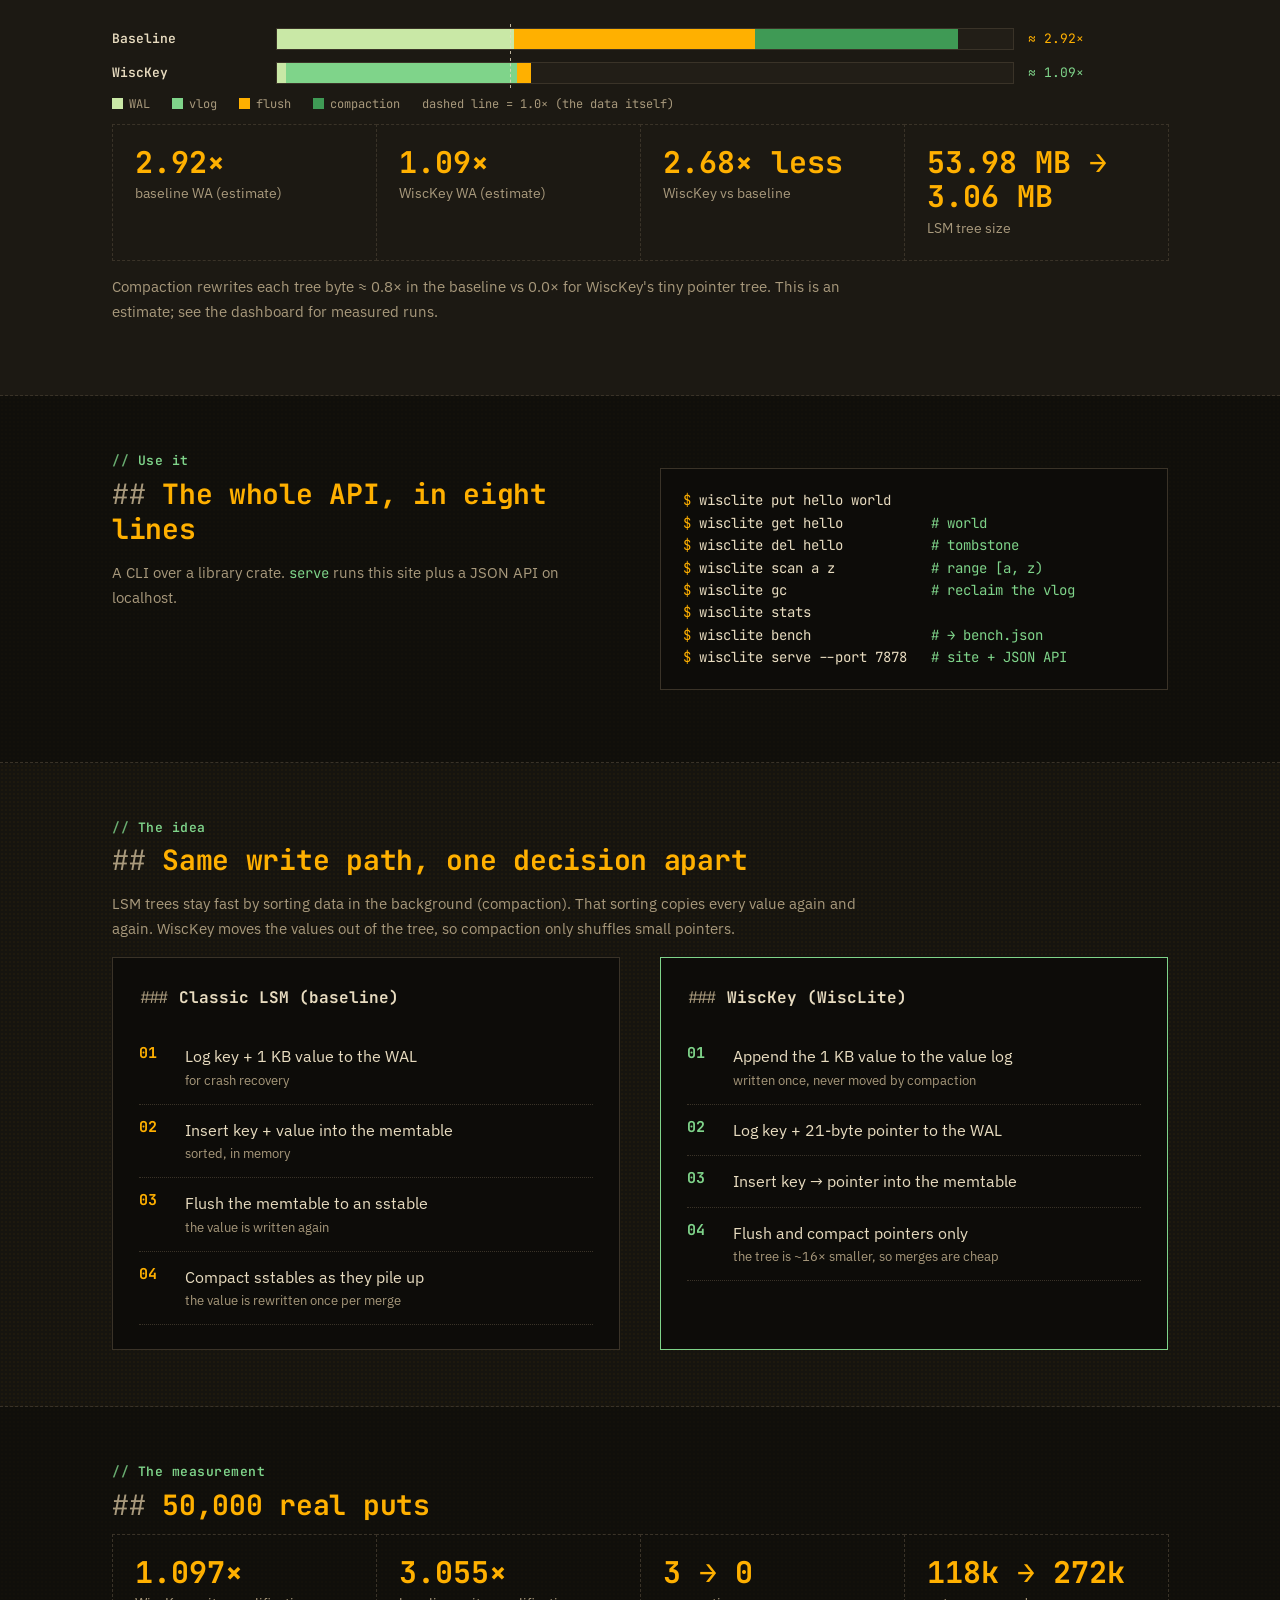
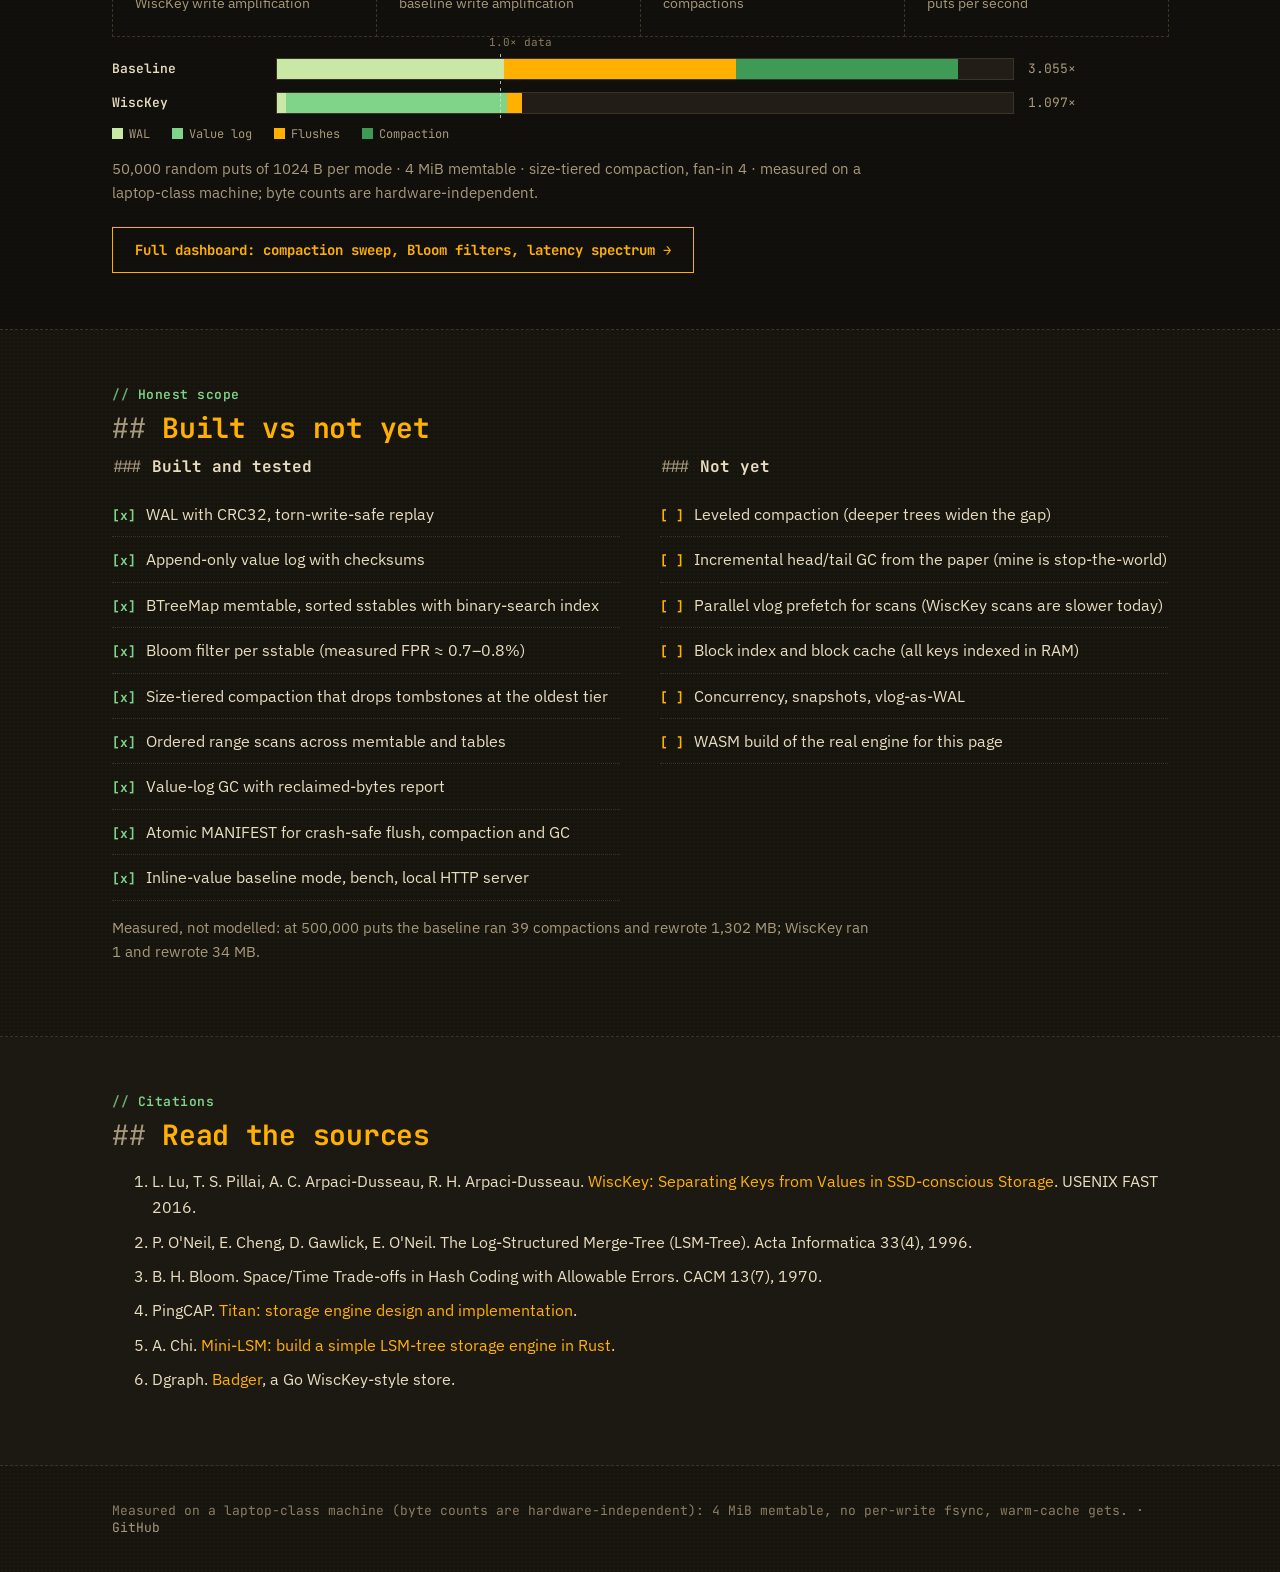
==== commit c6320633: "Bench copy: in-memory FS throughput is not comparable to native disk" ====
--- a/index.html
+++ b/index.html
@@ -106,7 +106,7 @@
 
 <section class="sand" id="bench"><div class="wrap"><div class="label">Your machine</div><h2>Run the benchmark in your browser</h2>
 <p class="wasmflag">This is the actual WiscLite engine compiled to WebAssembly, running in a Web Worker on your device.</p>
-<p class="note">N random puts of 1 KB values into each engine (4 MiB memtable, size-tiered compaction), followed by 10,000 random gets. Byte counts should match the published numbers exactly; throughput is your machine's, in WebAssembly, so it is slower than native.</p>
+<p class="note">N random puts of 1 KB values into each engine (4 MiB memtable, size-tiered compaction), followed by 10,000 random gets. Byte counts should match the published numbers exactly; throughput is your machine's, but the browser build writes to an in-memory file system (no disk syscalls), so it is not comparable with the native disk numbers.</p>
 <div class="bctl"><label>puts <select id="bn"><option>10000</option><option selected>25000</option><option>50000</option></select></label><button id="bgo" class="btn primary" type="button">&gt; Run benchmark</button><span id="bstat" class="note"></span></div>
 <div class="prog"><i id="bprog"></i></div>
 <div id="bout"></div>
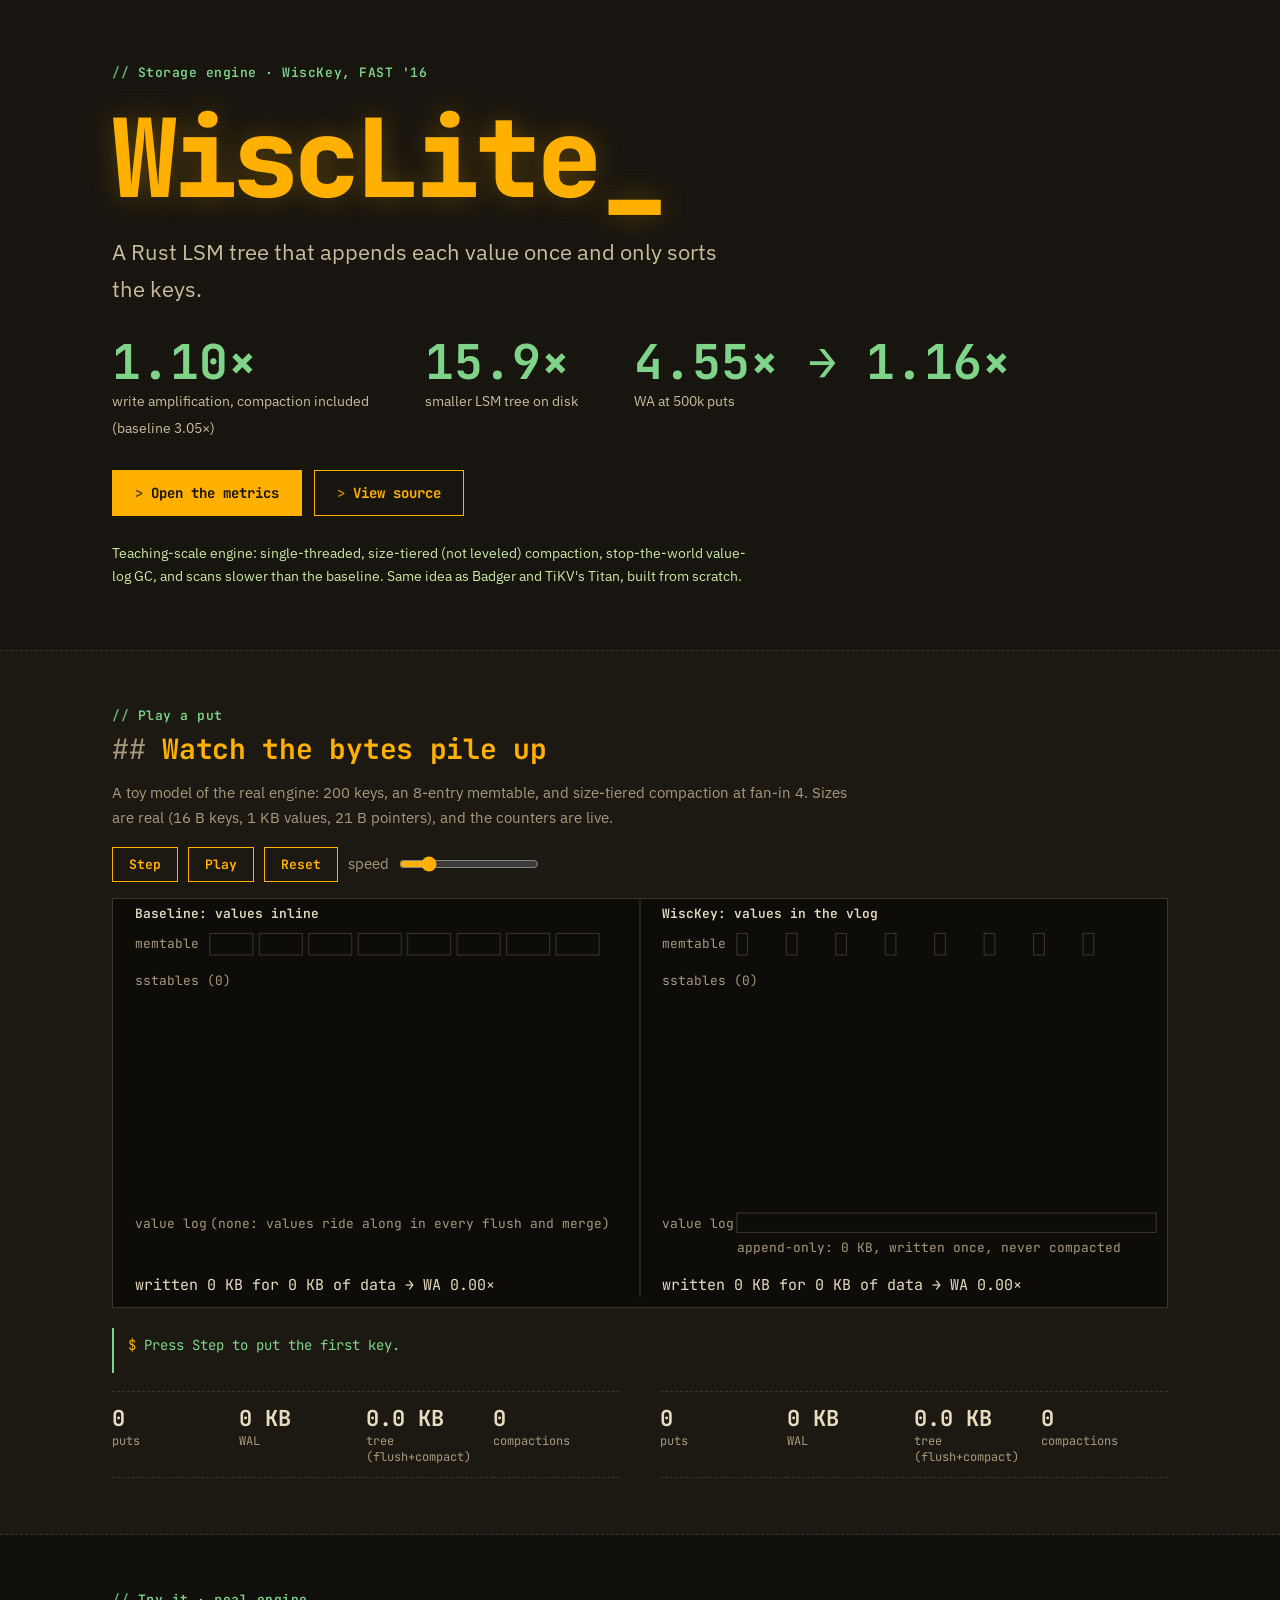
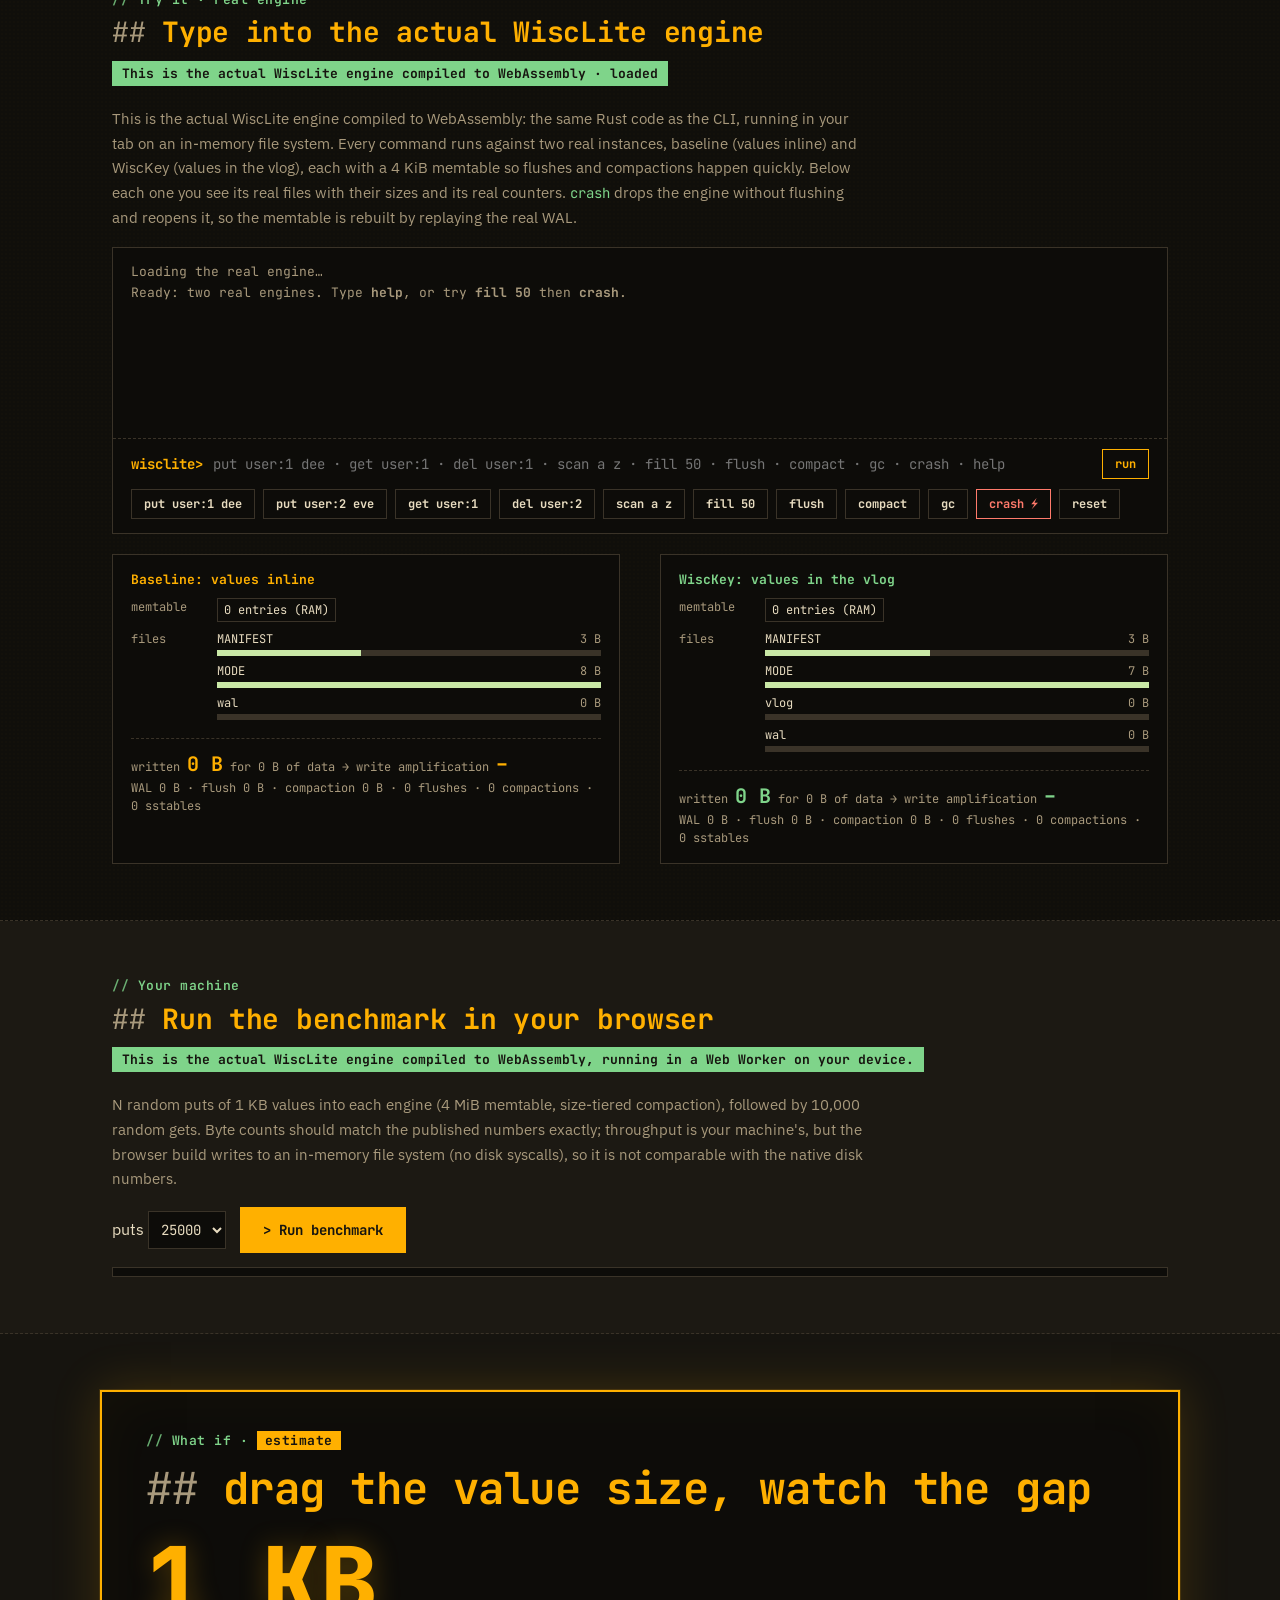
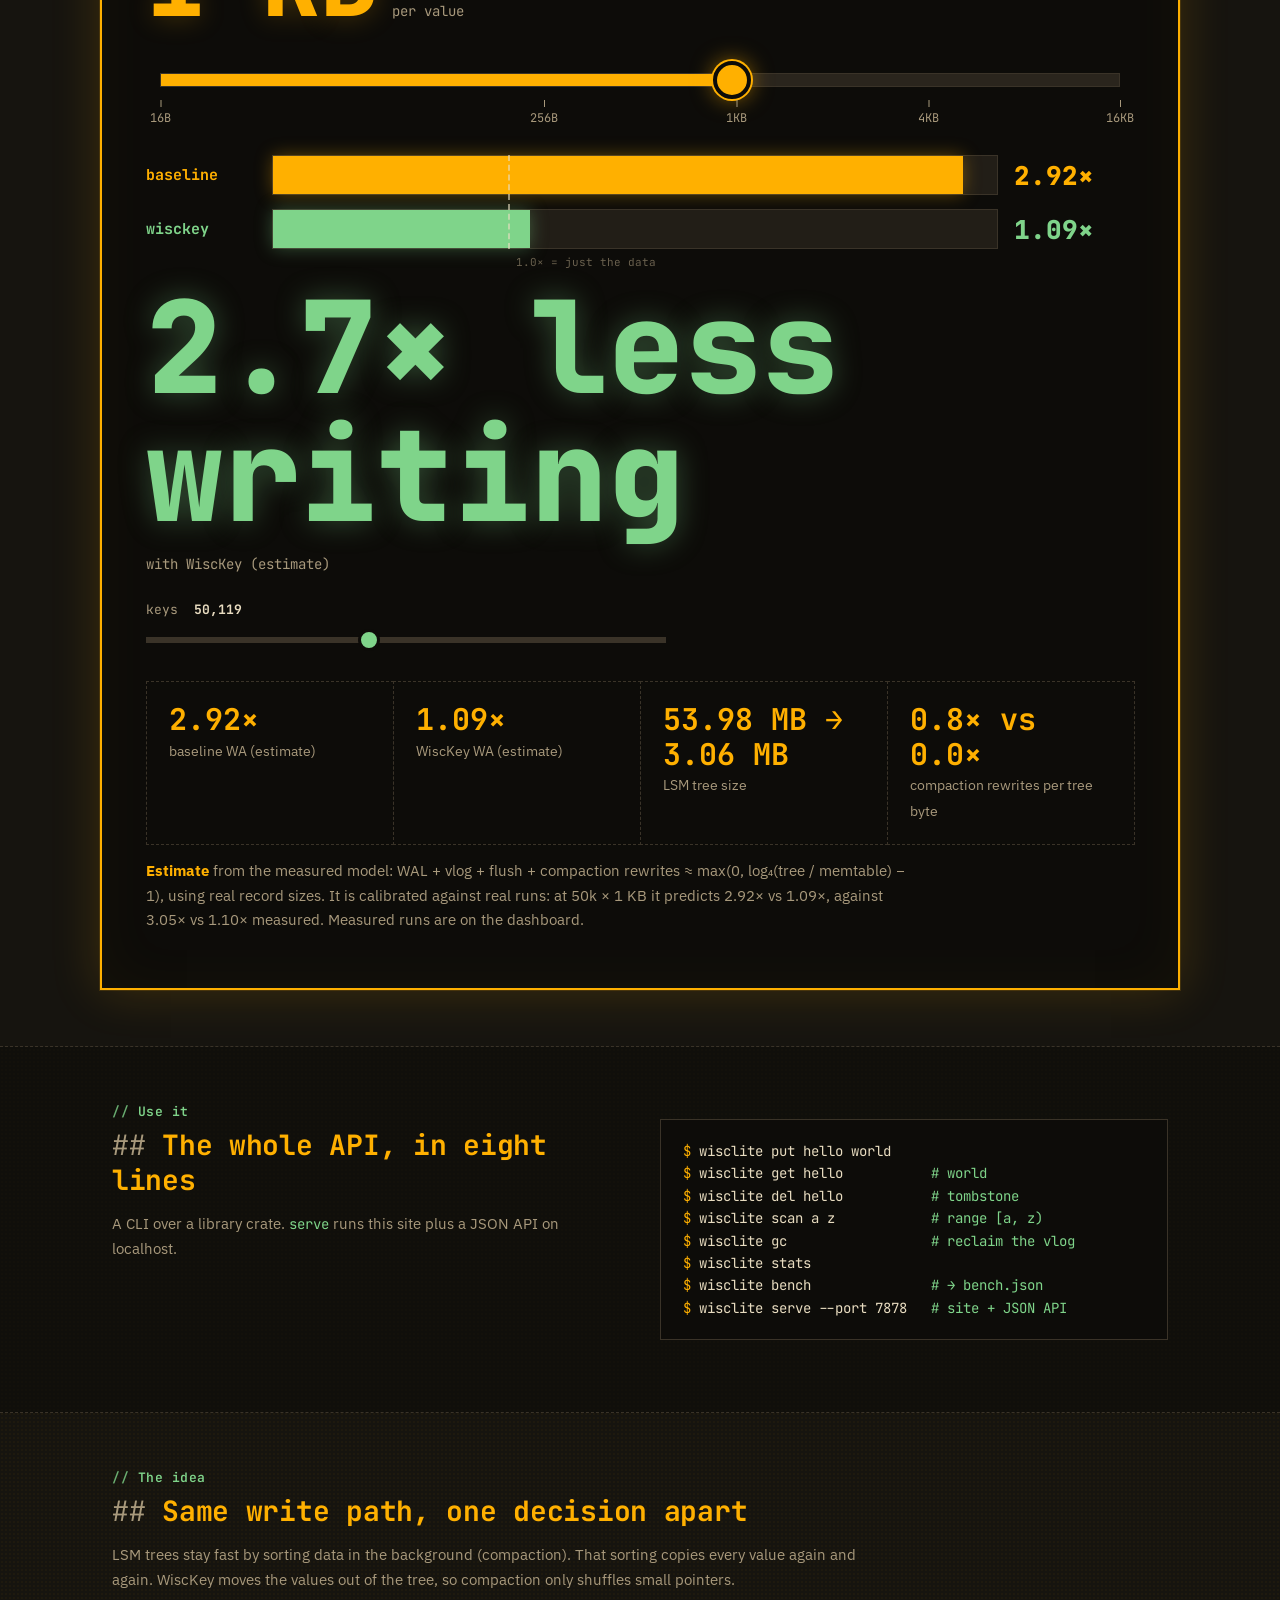
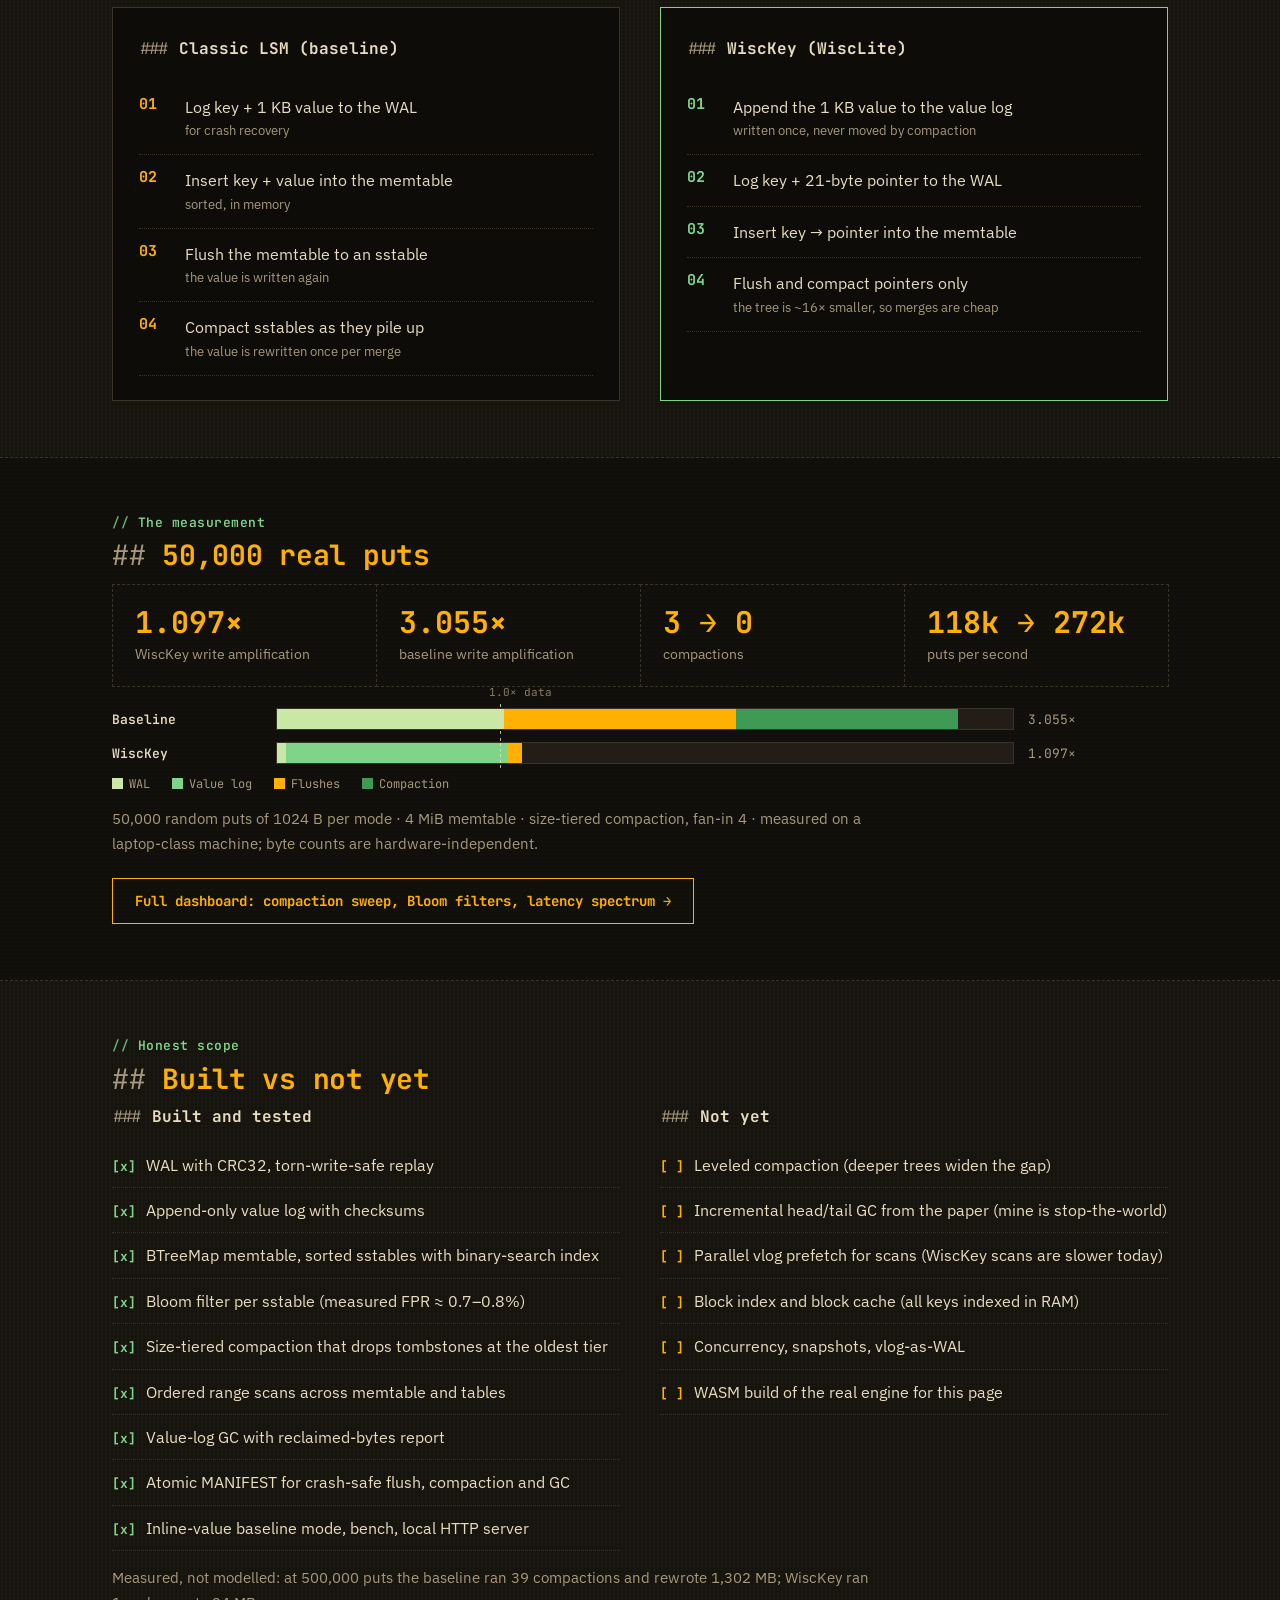
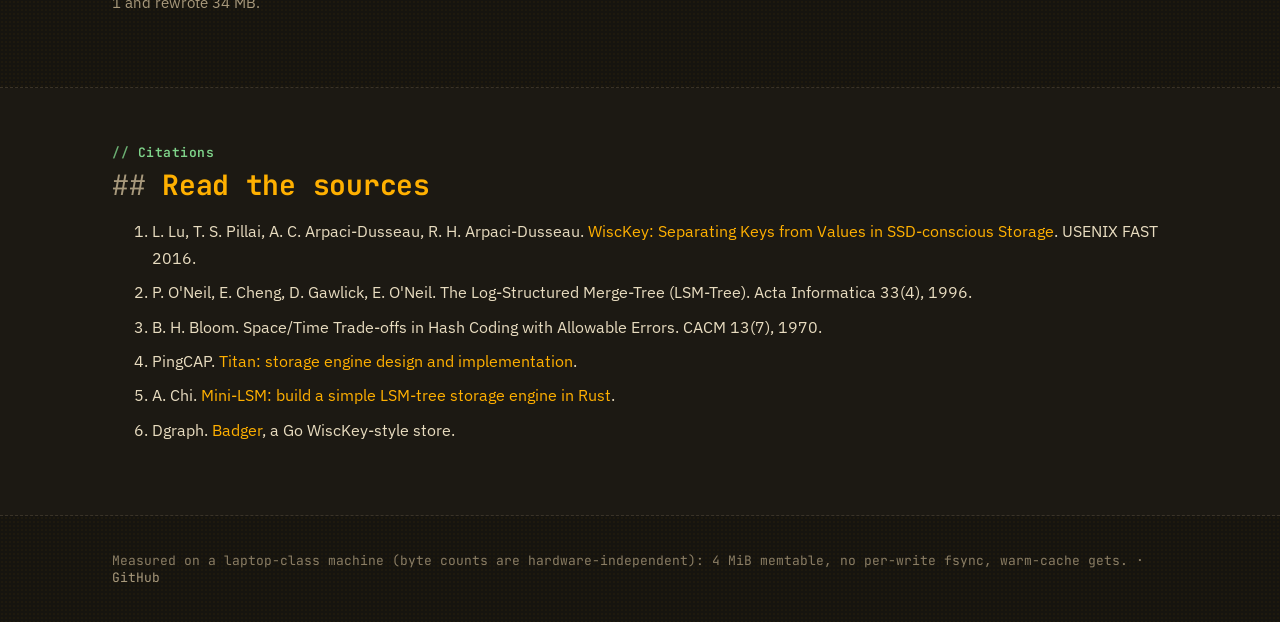
==== commit 25c35102: "Landing: make the value-size estimator a highlighted panel (big slider, live bars, giant gap readout" ====
--- a/index.html
+++ b/index.html
@@ -70,6 +70,47 @@
 .bctl select{background:var(--surface);color:var(--text);border:1px solid var(--rule);font:14px var(--font-display);padding:8px}
 .bctl .btn{margin:0;cursor:pointer}.bctl .btn:disabled{opacity:.5;cursor:wait}
 .prog{height:10px;border:1px solid var(--rule);background:var(--surface)}.prog i{display:block;height:100%;width:0;background:var(--contrast);transition:width .2s}
+
+#est{background:var(--bg)}
+.estpanel{border:2px solid var(--contrast);box-shadow:0 0 0 1px rgba(255,176,0,.15),0 0 46px rgba(255,176,0,.18),inset 0 0 60px rgba(255,176,0,.04);background:var(--surface);padding:40px 44px;margin:0 -12px}
+.estflag{background:var(--contrast);color:var(--on-accent);padding:1px 8px;font-weight:700}
+.esth{font-size:clamp(28px,4vw,44px);margin:.25em 0 .4em}
+.estread{display:flex;align-items:baseline;gap:14px}
+.estbig{font:800 clamp(56px,8vw,96px)/1 var(--font-display);color:var(--contrast);text-shadow:var(--glow);font-variant-numeric:tabular-nums}
+.estsub{font:14px var(--font-display);color:var(--muted)}
+.big-slider{display:block;position:relative;margin:26px 0 44px;padding:0 14px}
+.sr{position:absolute;width:1px;height:1px;overflow:hidden;clip:rect(0 0 0 0)}
+.big-slider input,.small-slider input{-webkit-appearance:none;appearance:none;width:100%;background:transparent;height:48px;margin:0;cursor:pointer;touch-action:pan-y}
+.big-slider input::-webkit-slider-runnable-track{height:14px;background:linear-gradient(90deg,var(--contrast) var(--p,60%),#2a251d var(--p,60%));border:1px solid var(--rule)}
+.big-slider input::-moz-range-track{height:14px;background:#2a251d;border:1px solid var(--rule)}
+.big-slider input::-moz-range-progress{height:14px;background:var(--contrast)}
+.big-slider input::-webkit-slider-thumb{-webkit-appearance:none;width:38px;height:38px;margin-top:-13px;border-radius:50%;background:var(--contrast);border:4px solid var(--surface);box-shadow:0 0 0 2px var(--contrast),0 0 22px rgba(255,176,0,.55)}
+.big-slider input::-moz-range-thumb{width:30px;height:30px;border-radius:50%;background:var(--contrast);border:4px solid var(--surface);box-shadow:0 0 0 2px var(--contrast),0 0 22px rgba(255,176,0,.55)}
+.big-slider input:focus-visible{outline:2px dashed var(--accent);outline-offset:6px}
+.ticks{position:absolute;left:14px;right:14px;top:54px;height:16px;pointer-events:none}
+.ticks span{position:absolute;transform:translateX(-50%);font:12px var(--font-display);color:var(--muted)}
+.ticks span::before{content:"";position:absolute;left:50%;top:-10px;height:7px;border-left:1px solid var(--muted)}
+.estbars{position:relative;margin:8px 0 10px}
+.ebar{display:grid;grid-template-columns:110px 1fr 120px;gap:16px;align-items:center;margin:14px 0}
+.en{font:700 15px var(--font-display);color:var(--contrast)}.ebar.w .en{color:var(--accent)}
+.et{height:40px;background:#221e17;border:1px solid var(--rule)}
+.et i{display:block;height:100%;width:0;background:var(--contrast);transition:width .25s ease-out;box-shadow:0 0 18px rgba(255,176,0,.35)}
+.ebar.w .et i{background:var(--accent);box-shadow:0 0 18px rgba(127,212,138,.35)}
+.ev{font:800 26px var(--font-display);color:var(--contrast);font-variant-numeric:tabular-nums}.ebar.w .ev{color:var(--accent)}
+.eone{position:absolute;top:0;bottom:0;border-left:2px dashed var(--text);opacity:.6;pointer-events:none;transition:left .25s ease-out}
+.eone span{position:absolute;bottom:-20px;left:6px;white-space:nowrap;font:11px var(--font-display);color:var(--muted)}
+.estgap{display:flex;align-items:baseline;gap:16px;flex-wrap:wrap;margin:34px 0 22px}
+#e-gap{font:800 clamp(64px,10vw,128px)/1 var(--font-display);color:var(--accent);text-shadow:0 0 30px rgba(127,212,138,.35);font-variant-numeric:tabular-nums}
+#e-gap.neg{color:#ff7a6b;text-shadow:none}
+.small-slider{display:block;max-width:520px;margin:10px 0 16px}
+.small-slider span{font:13px var(--font-display);color:var(--muted)}.small-slider b{color:var(--text);margin-left:8px}
+.small-slider input{height:36px}
+.small-slider input::-webkit-slider-runnable-track{height:6px;background:var(--rule)}
+.small-slider input::-webkit-slider-thumb{-webkit-appearance:none;width:22px;height:22px;margin-top:-8px;border-radius:50%;background:var(--accent);border:3px solid var(--surface)}
+.small-slider input::-moz-range-track{height:6px;background:var(--rule)}
+.small-slider input::-moz-range-thumb{width:18px;height:18px;border-radius:50%;background:var(--accent);border:3px solid var(--surface)}
+@media (max-width:760px){.estpanel{padding:26px 18px;margin:0}.ebar{grid-template-columns:76px 1fr 84px}.ev{font-size:18px}}
+@media (prefers-reduced-motion:reduce){.et i,.eone{transition:none}.estbig,#e-gap{text-shadow:none}}
 </style></head><body>
 <header class="band hero"><div class="wrap">
 <div class="label">Storage engine · WiscKey, FAST '16</div>
@@ -112,16 +153,25 @@
 <div id="bout"></div>
 </div></section>
 
-<section class="sand" id="est"><div class="wrap"><div class="label">What if</div><h2>Drag the value size and see the gap move</h2>
-<p class="note"><b style="color:var(--contrast)">Estimate</b> from the measured model: WAL + vlog + flush + compaction rewrites ≈ max(0, log₄(tree / memtable) − 1), using real record sizes. The model is calibrated against real runs (50k × 1 KB: 3.05× vs 1.10× measured; 500k: 4.55× vs 1.16×).</p>
-<div class="cols" style="margin-top:18px">
-<label class="slider"><span>value size <b id="e-vs-l"></b></span><input type="range" id="e-vs" min="4" max="14" step="0.25" value="10"></label>
-<label class="slider"><span>keys <b id="e-n-l"></b></span><input type="range" id="e-n" min="3" max="7" step="0.05" value="4.7"></label>
+<section id="est"><div class="wrap"><div class="estpanel">
+<div class="label">What if · <span class="estflag">estimate</span></div>
+<h2 class="esth">drag the value size, watch the gap</h2>
+<div class="estread"><span class="estbig" id="e-vs-big">1 KB</span><span class="estsub">per value</span></div>
+<label class="big-slider" for="e-vs"><span class="sr">value size</span>
+<input type="range" id="e-vs" min="4" max="14" step="0.25" value="10" aria-label="value size" aria-valuetext="1 KB">
+<span class="ticks" aria-hidden="true"><span style="left:0%">16B</span><span style="left:40%">256B</span><span style="left:60%">1KB</span><span style="left:80%">4KB</span><span style="left:100%">16KB</span></span></label>
+<div class="estbars">
+ <div class="ebar"><div class="en">baseline</div><div class="et"><i id="e-bb"></i></div><div class="ev" id="e-bv">–</div></div>
+ <div class="ebar w"><div class="en">wisckey</div><div class="et"><i id="e-bw"></i></div><div class="ev" id="e-wv">–</div></div>
+ <div class="eone" id="e-one"><span>1.0× = just the data</span></div>
 </div>
-<div class="chart" id="e-bars"></div>
+<div class="estgap"><span id="e-gap">–</span><span class="estsub" id="e-gapsub">less writing with WiscKey</span></div>
+<label class="small-slider" for="e-n"><span>keys <b id="e-n-l"></b></span><input type="range" id="e-n" min="3" max="7" step="0.05" value="4.7" aria-label="number of keys"></label>
+<span id="e-vs-l" hidden></span><div id="e-bars" hidden></div>
 <div class="kpis" id="e-kpis"></div>
 <p class="note" id="e-note"></p>
-</div></section>
+<p class="note"><b style="color:var(--contrast)">Estimate</b> from the measured model: WAL + vlog + flush + compaction rewrites ≈ max(0, log₄(tree / memtable) − 1), using real record sizes. It is calibrated against real runs: at 50k × 1 KB it predicts 2.92× vs 1.09×, against 3.05× vs 1.10× measured. Measured runs are on the dashboard.</p>
+</div></div></section>
 
 
 <section class="surface"><div class="wrap cols">
@@ -662,5 +712,5 @@
 </script>
 <script src="play.js?v=7"></script>
 <script src="web/pkg/wisclite_wasm.js?v=7"></script>
-<script src="try.js?v=7"></script>
+<script src="try.js?v=8"></script>
 </body></html>
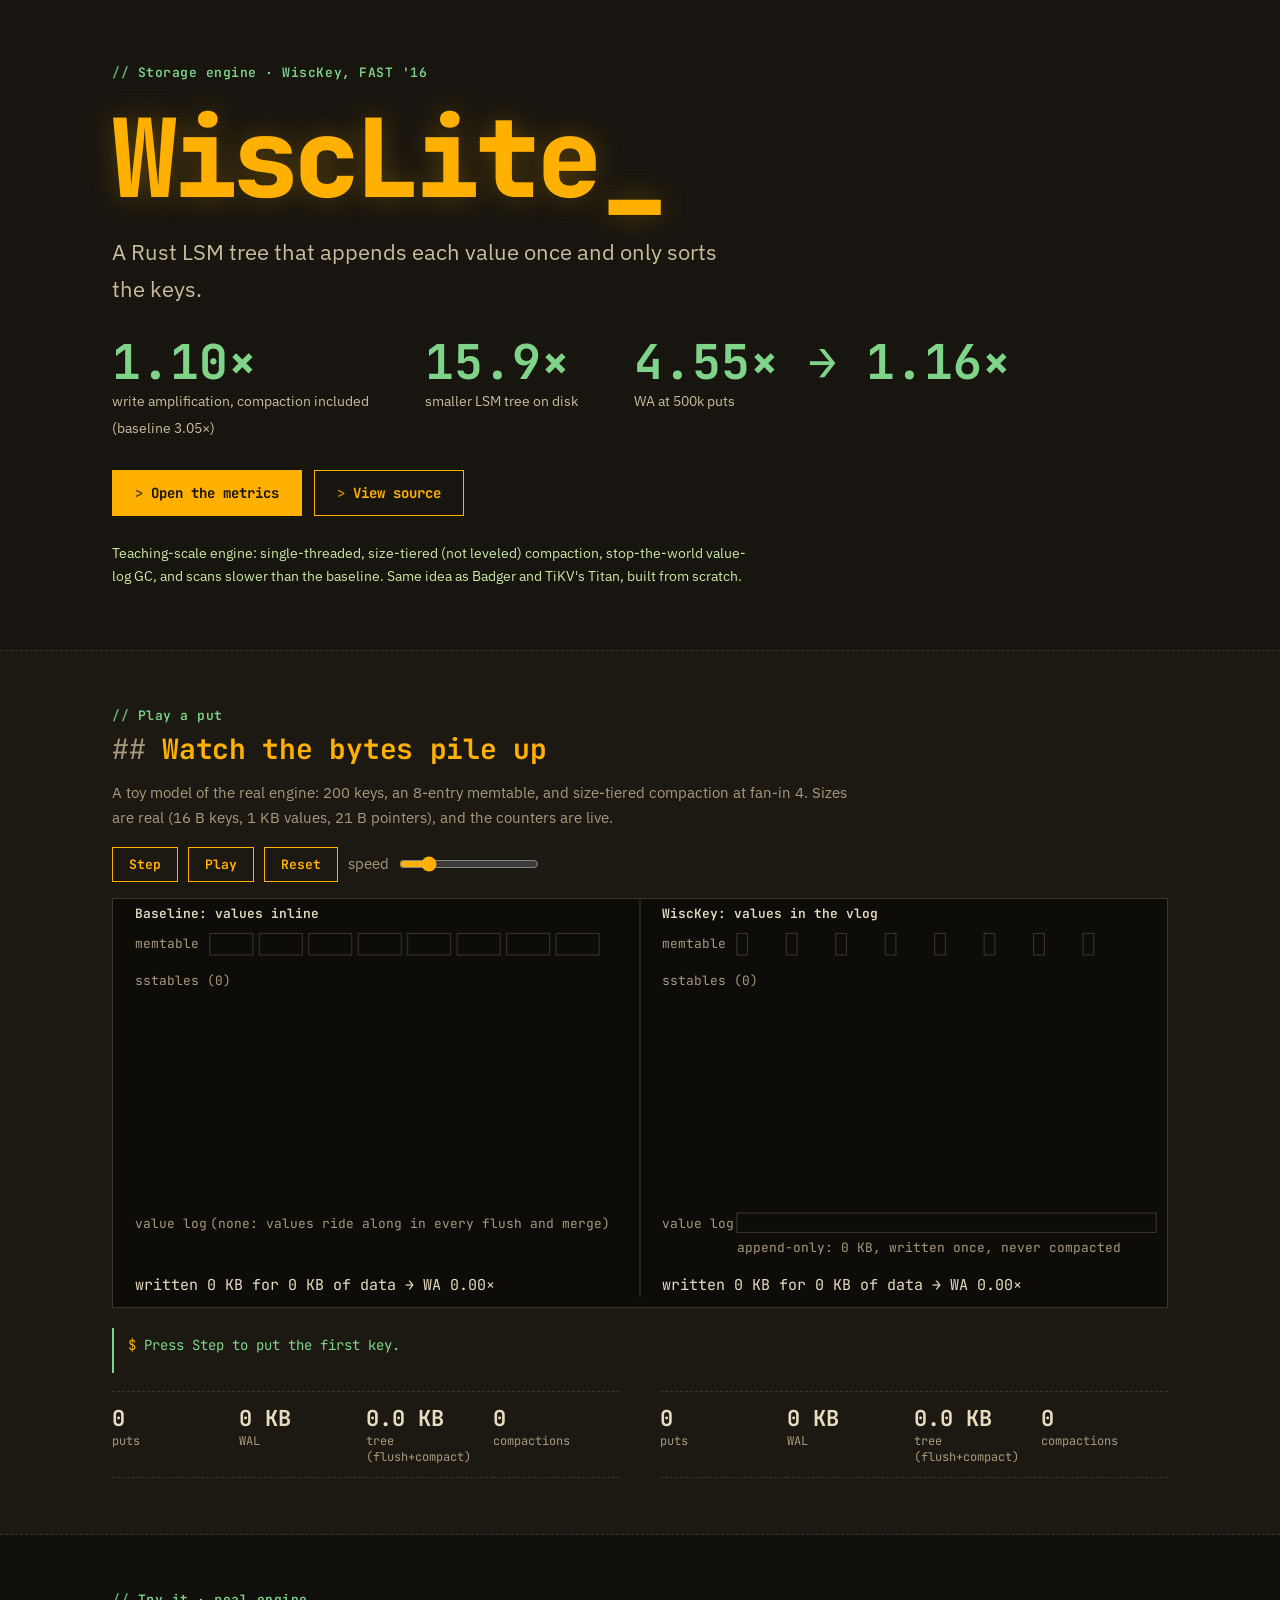
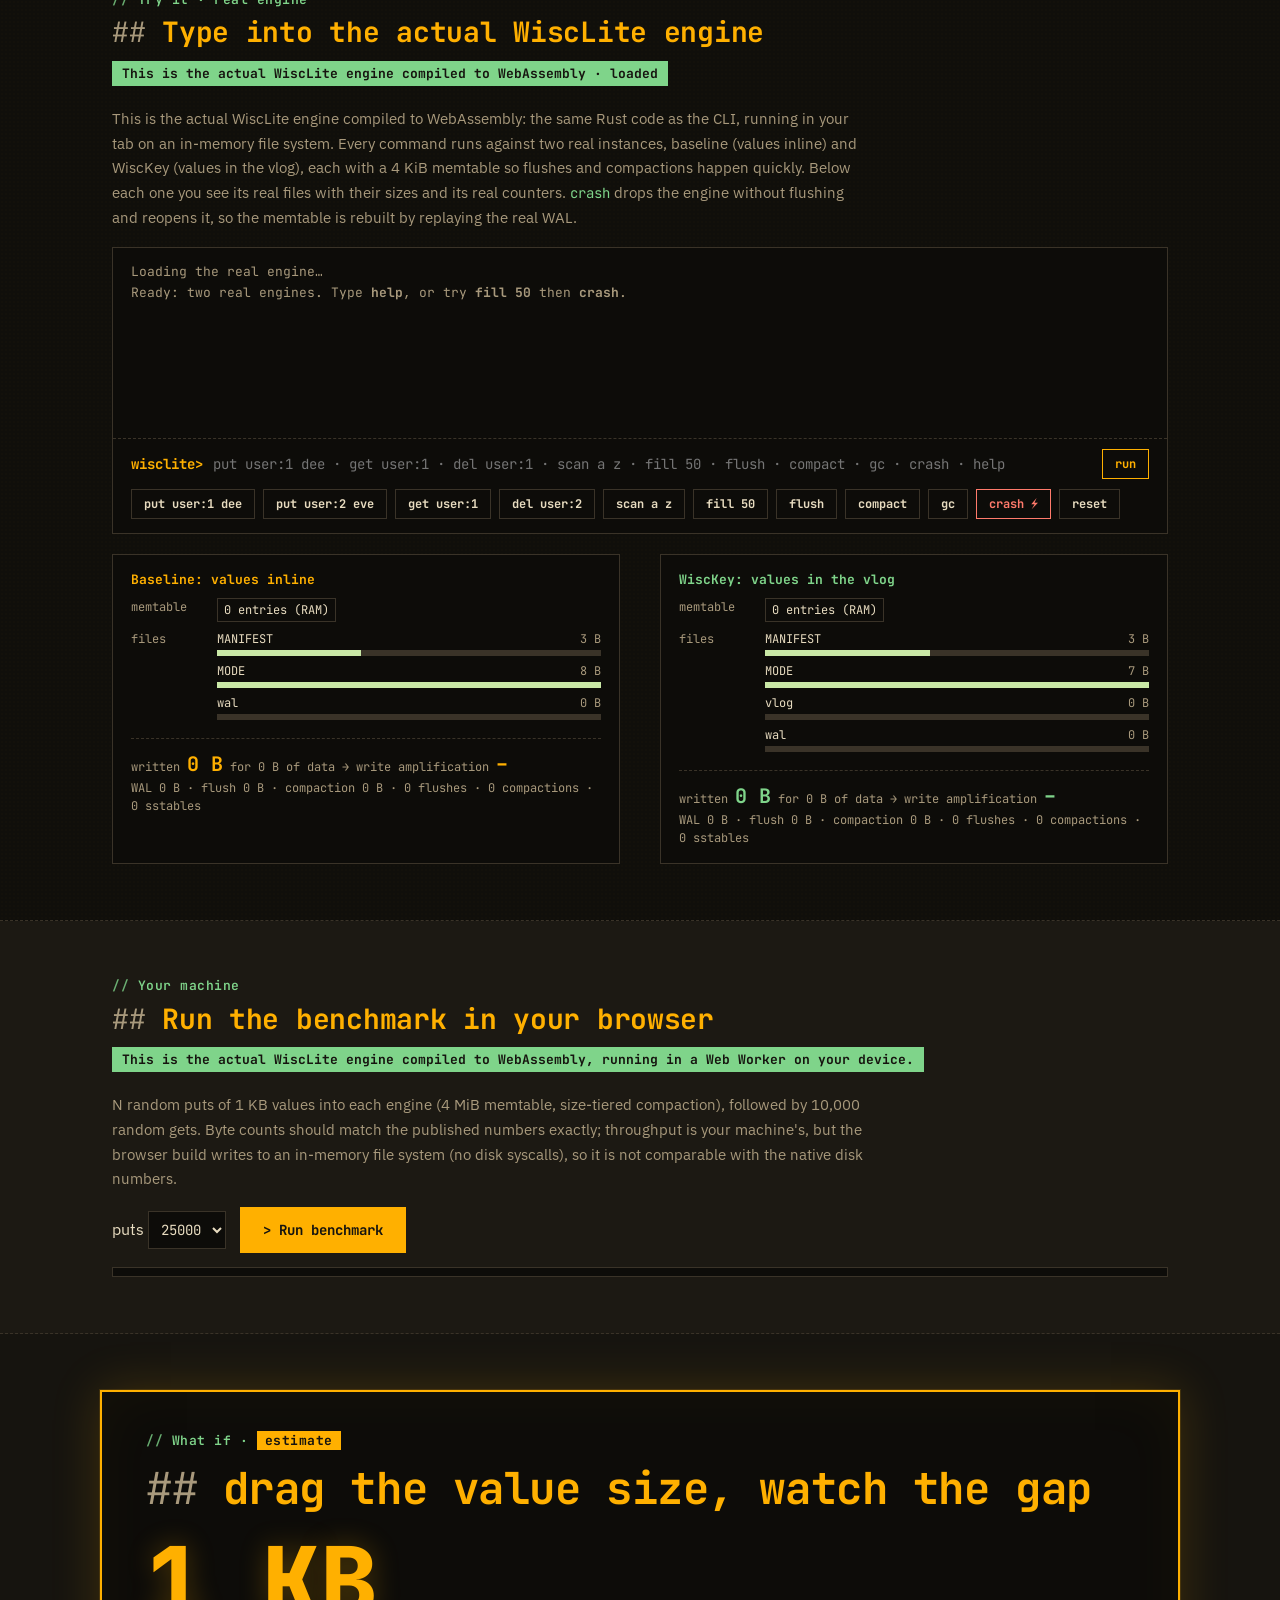
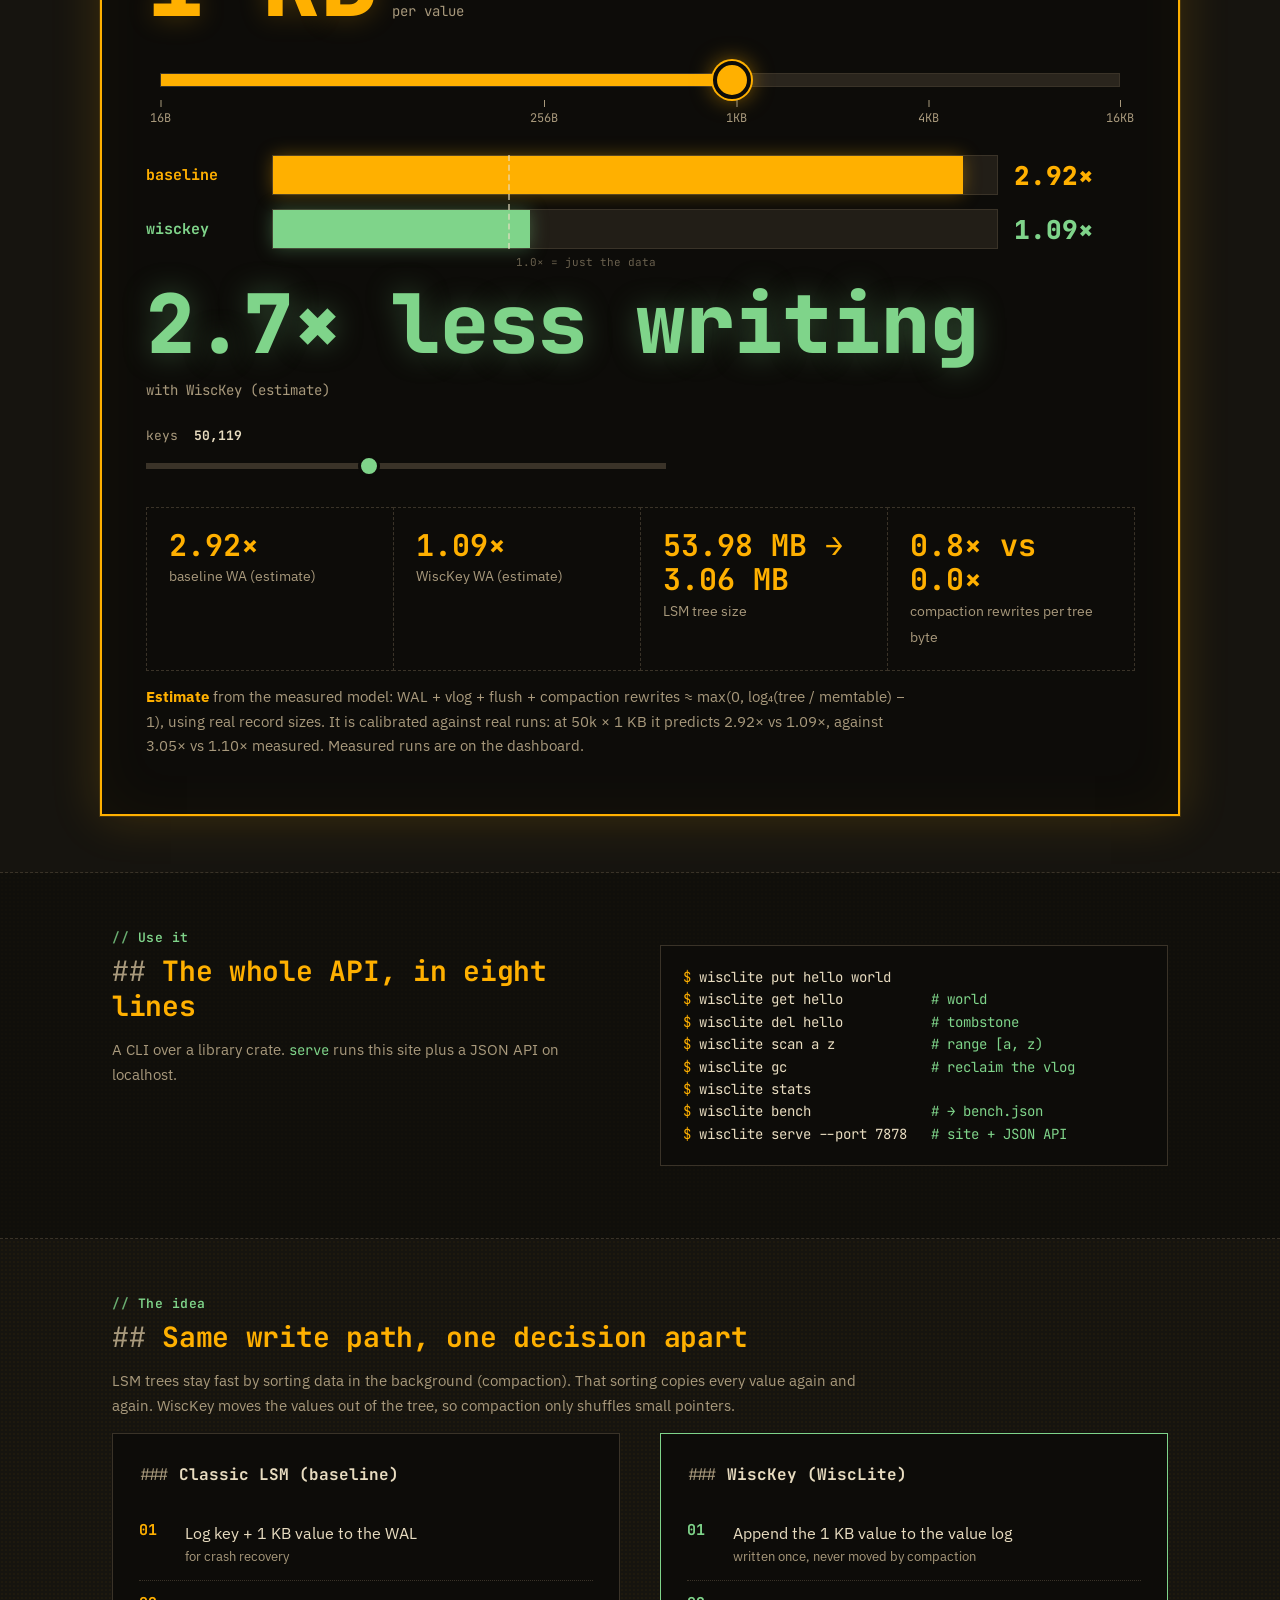
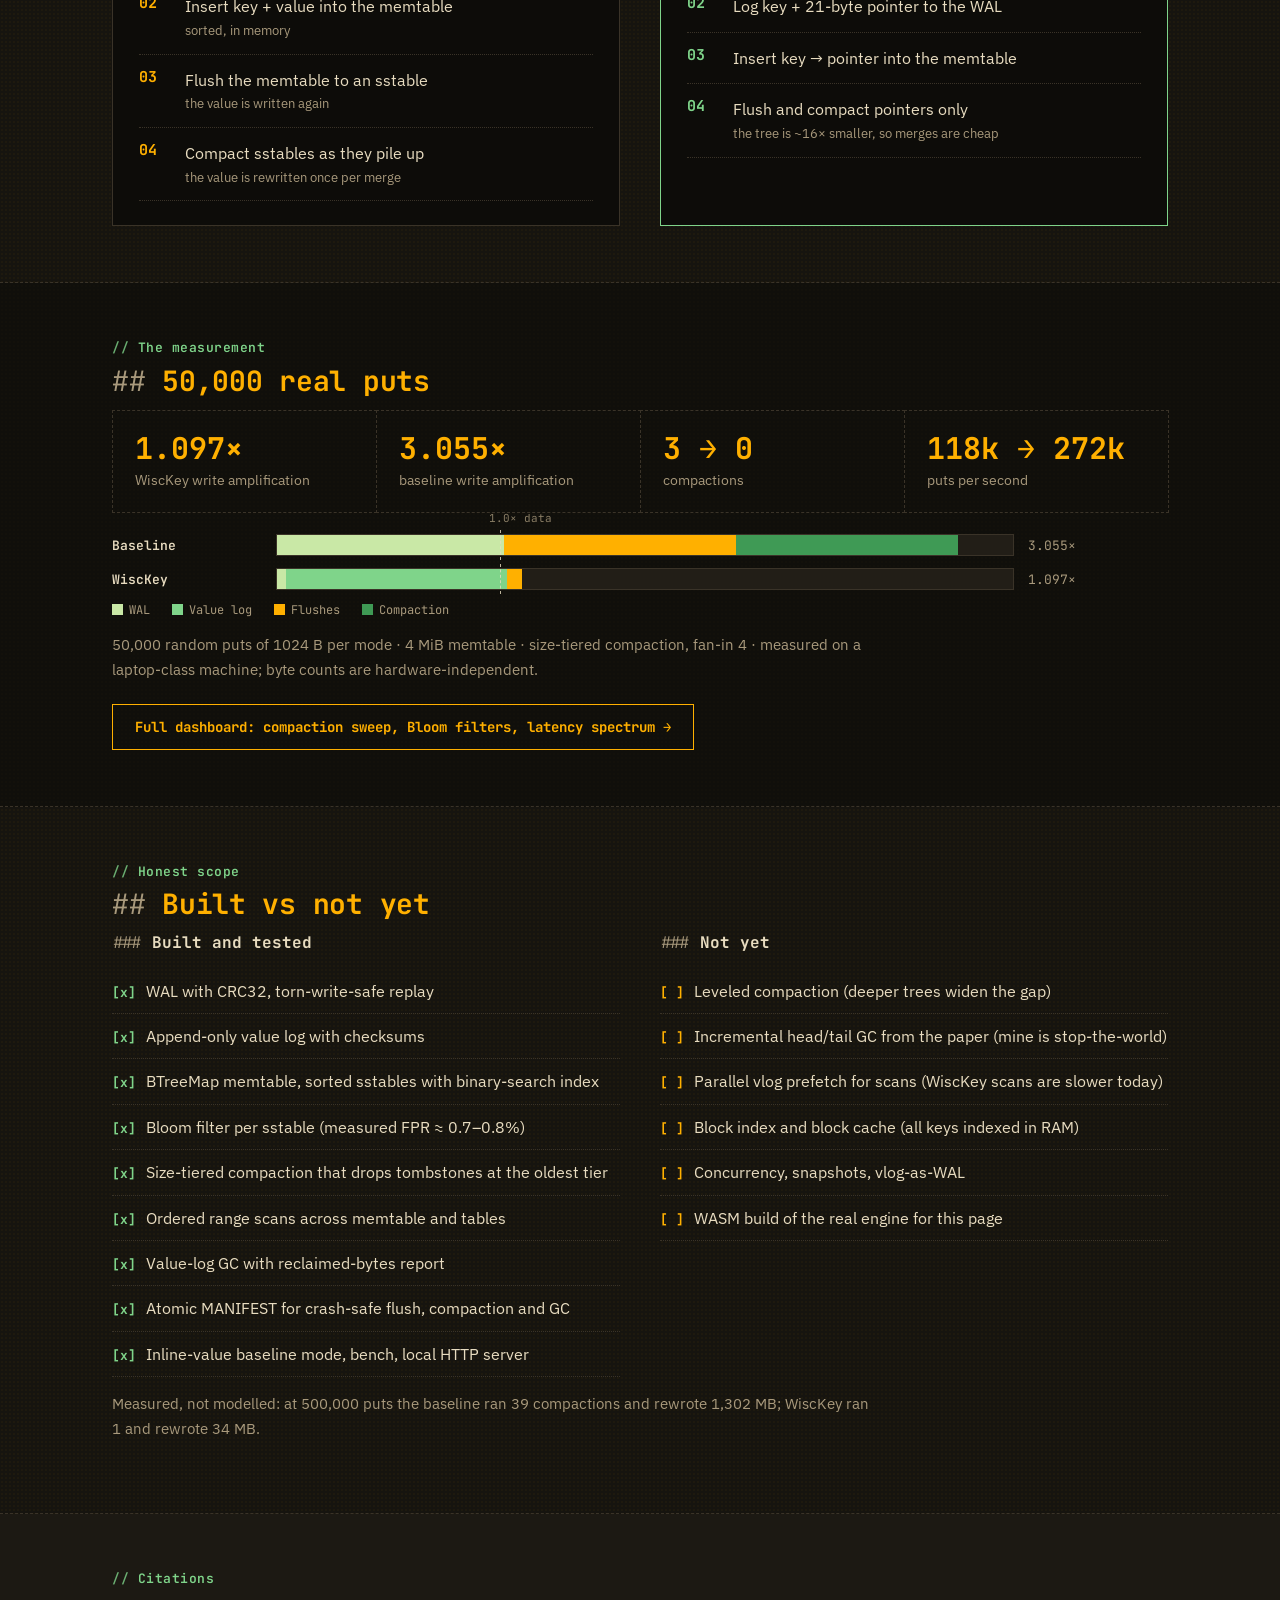
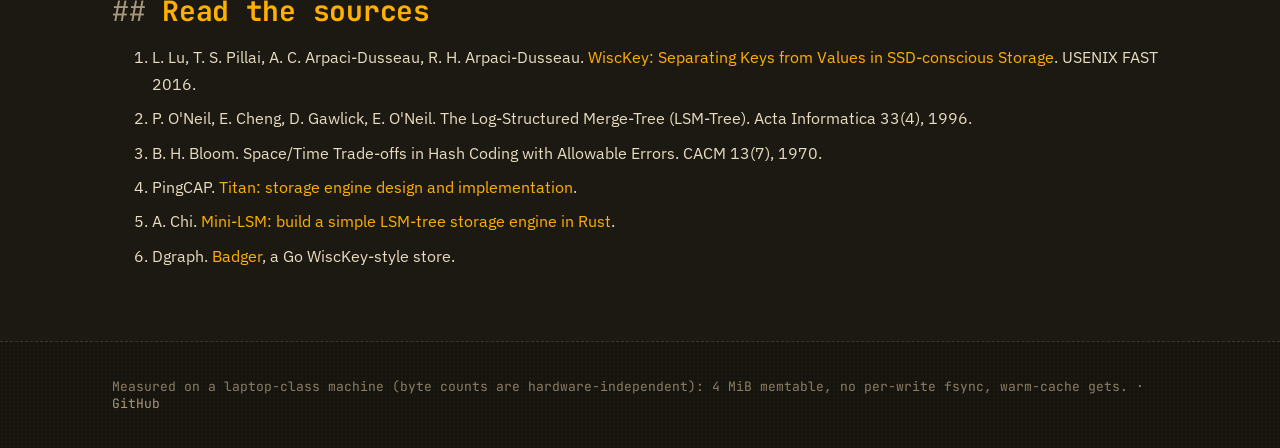
==== commit 4b1adbd7: "Estimator: gap readout on one line" ====
--- a/index.html
+++ b/index.html
@@ -100,7 +100,7 @@
 .eone{position:absolute;top:0;bottom:0;border-left:2px dashed var(--text);opacity:.6;pointer-events:none;transition:left .25s ease-out}
 .eone span{position:absolute;bottom:-20px;left:6px;white-space:nowrap;font:11px var(--font-display);color:var(--muted)}
 .estgap{display:flex;align-items:baseline;gap:16px;flex-wrap:wrap;margin:34px 0 22px}
-#e-gap{font:800 clamp(64px,10vw,128px)/1 var(--font-display);color:var(--accent);text-shadow:0 0 30px rgba(127,212,138,.35);font-variant-numeric:tabular-nums}
+#e-gap{font:800 clamp(28px,6.4vw,92px)/1 var(--font-display);white-space:nowrap;color:var(--accent);text-shadow:0 0 30px rgba(127,212,138,.35);font-variant-numeric:tabular-nums}
 #e-gap.neg{color:#ff7a6b;text-shadow:none}
 .small-slider{display:block;max-width:520px;margin:10px 0 16px}
 .small-slider span{font:13px var(--font-display);color:var(--muted)}.small-slider b{color:var(--text);margin-left:8px}
